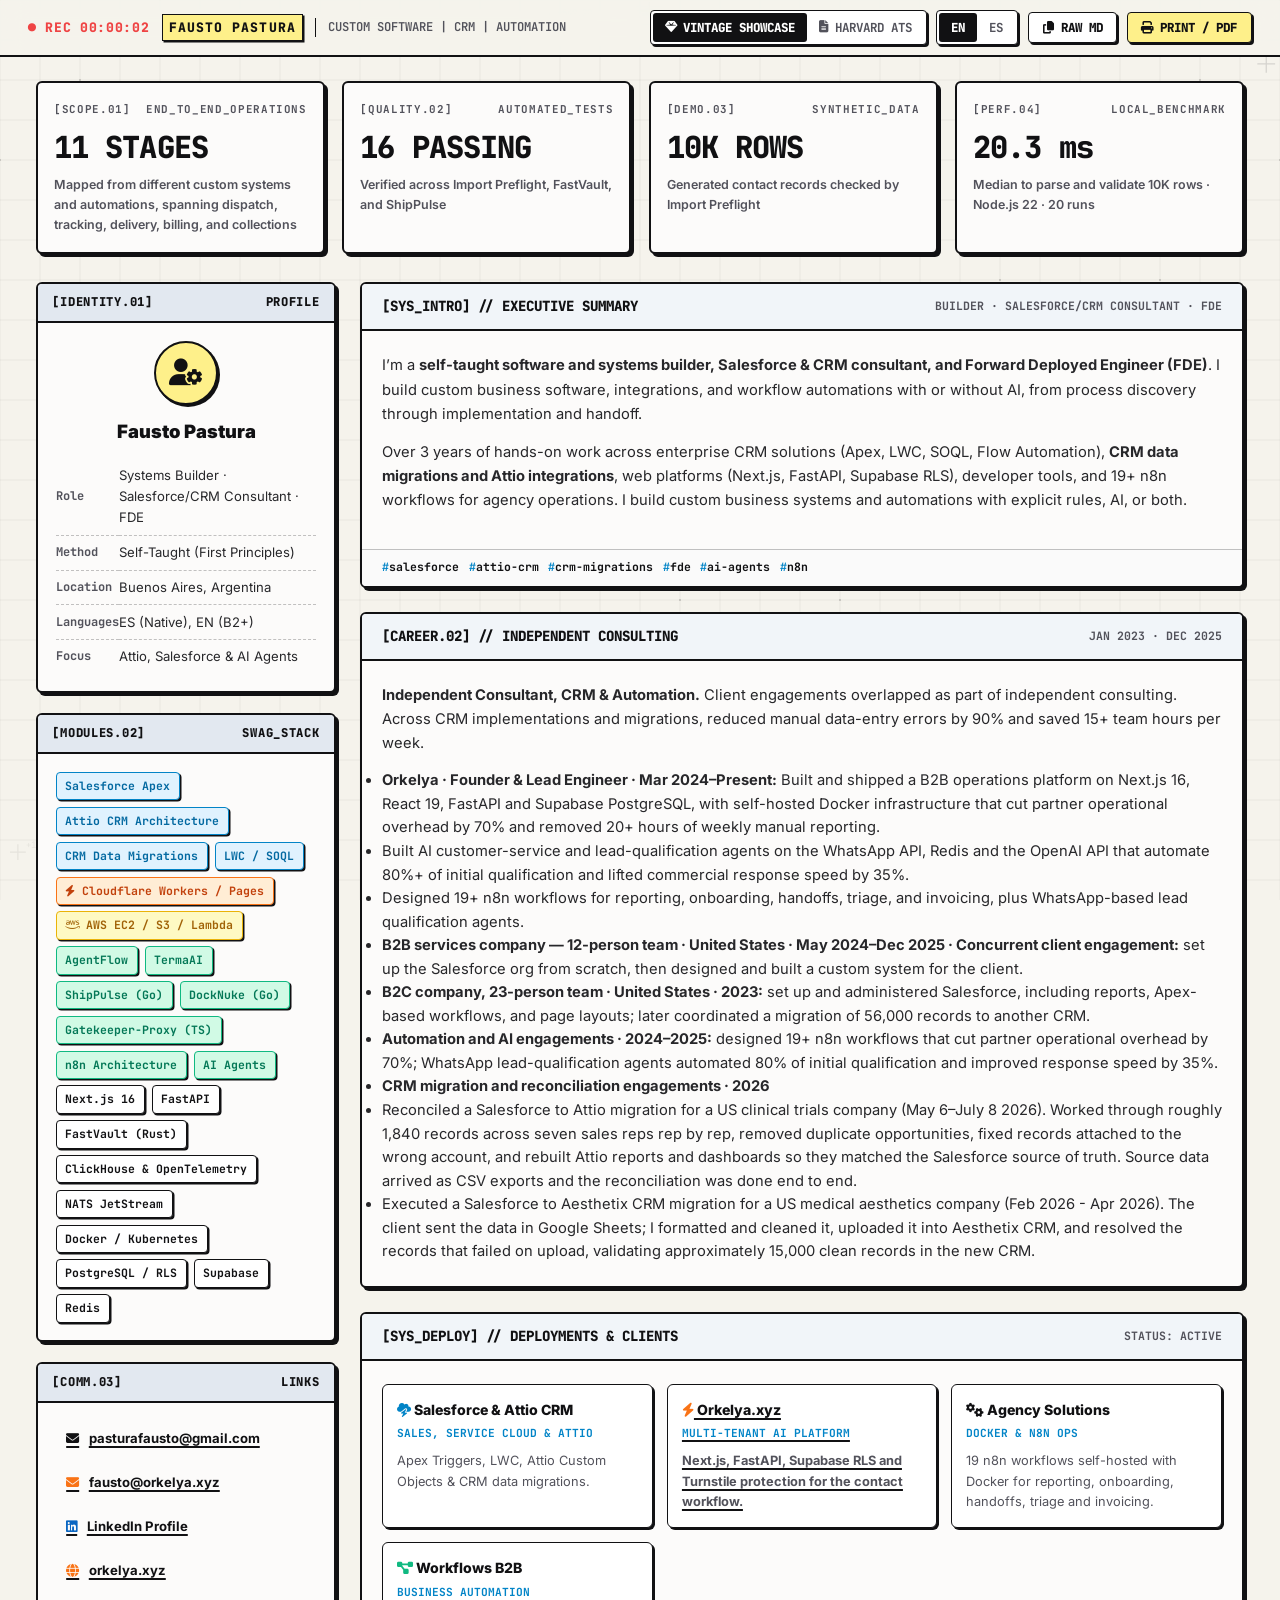
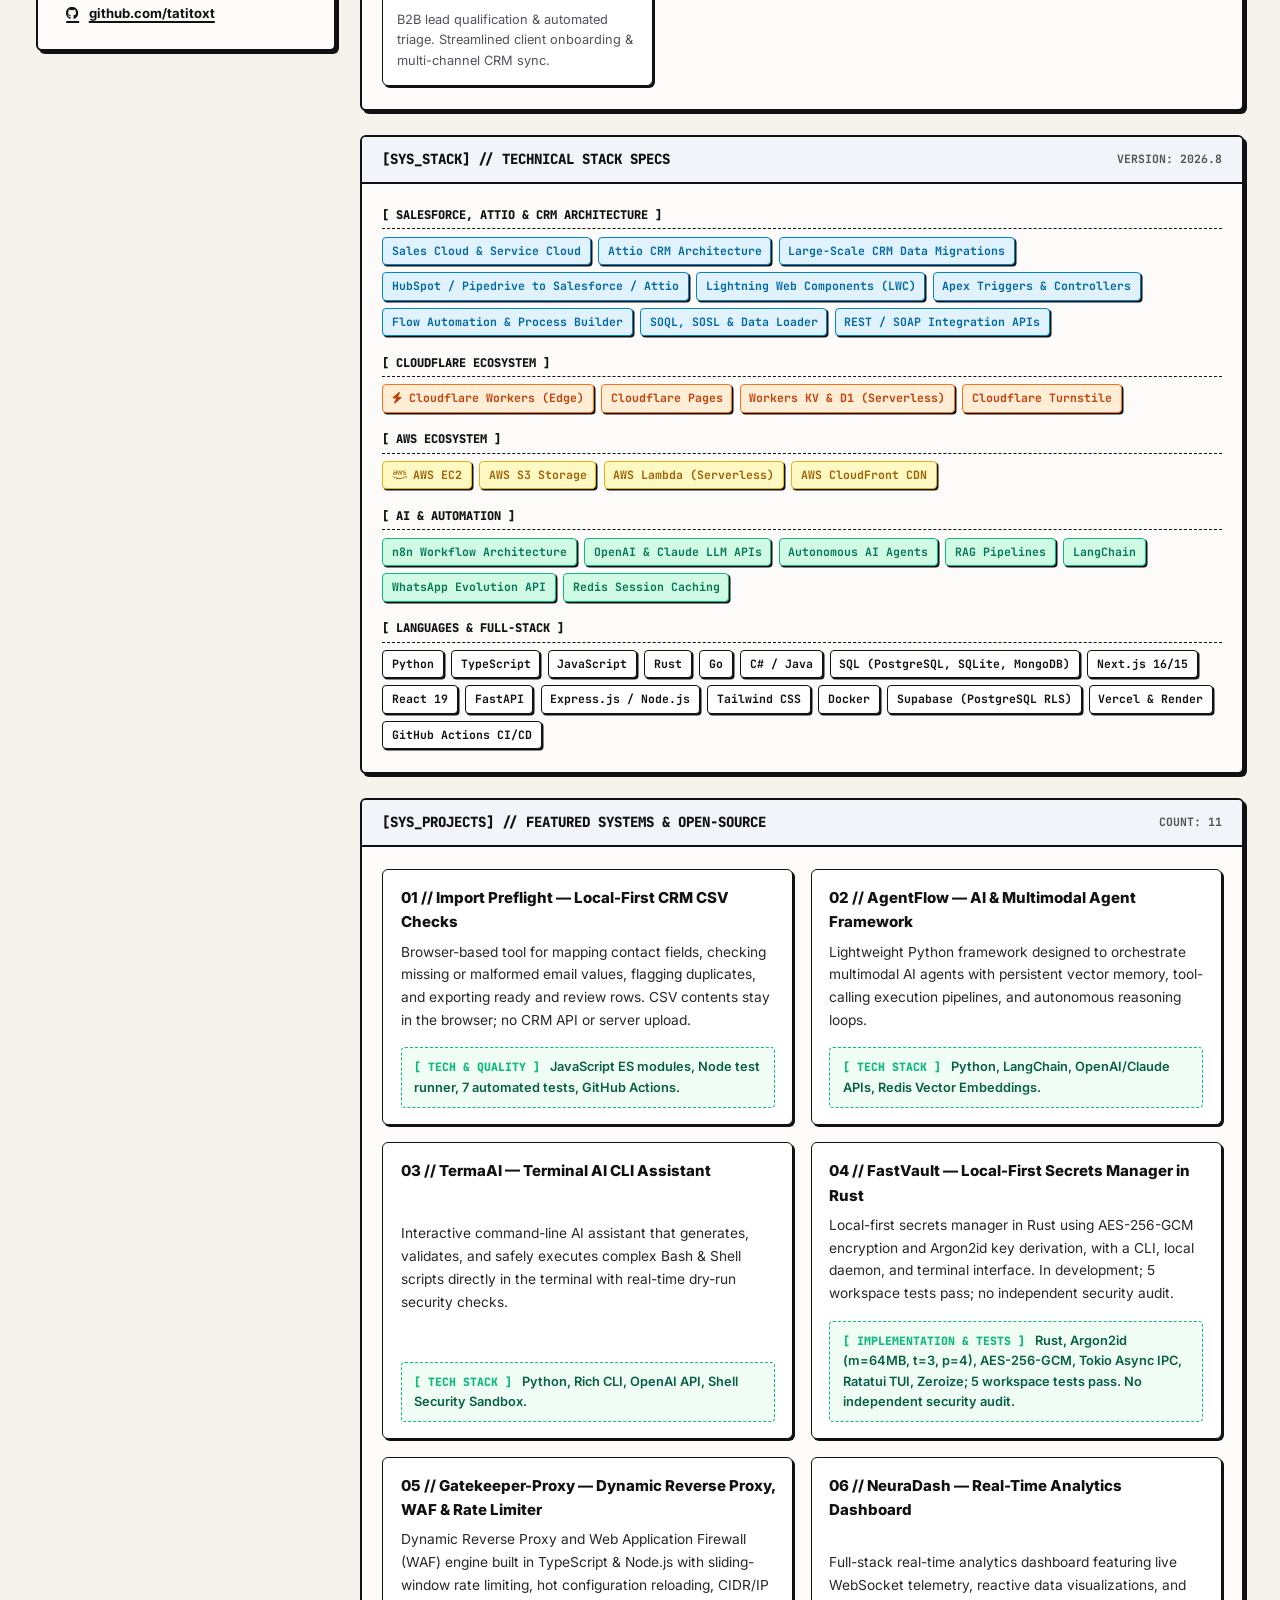
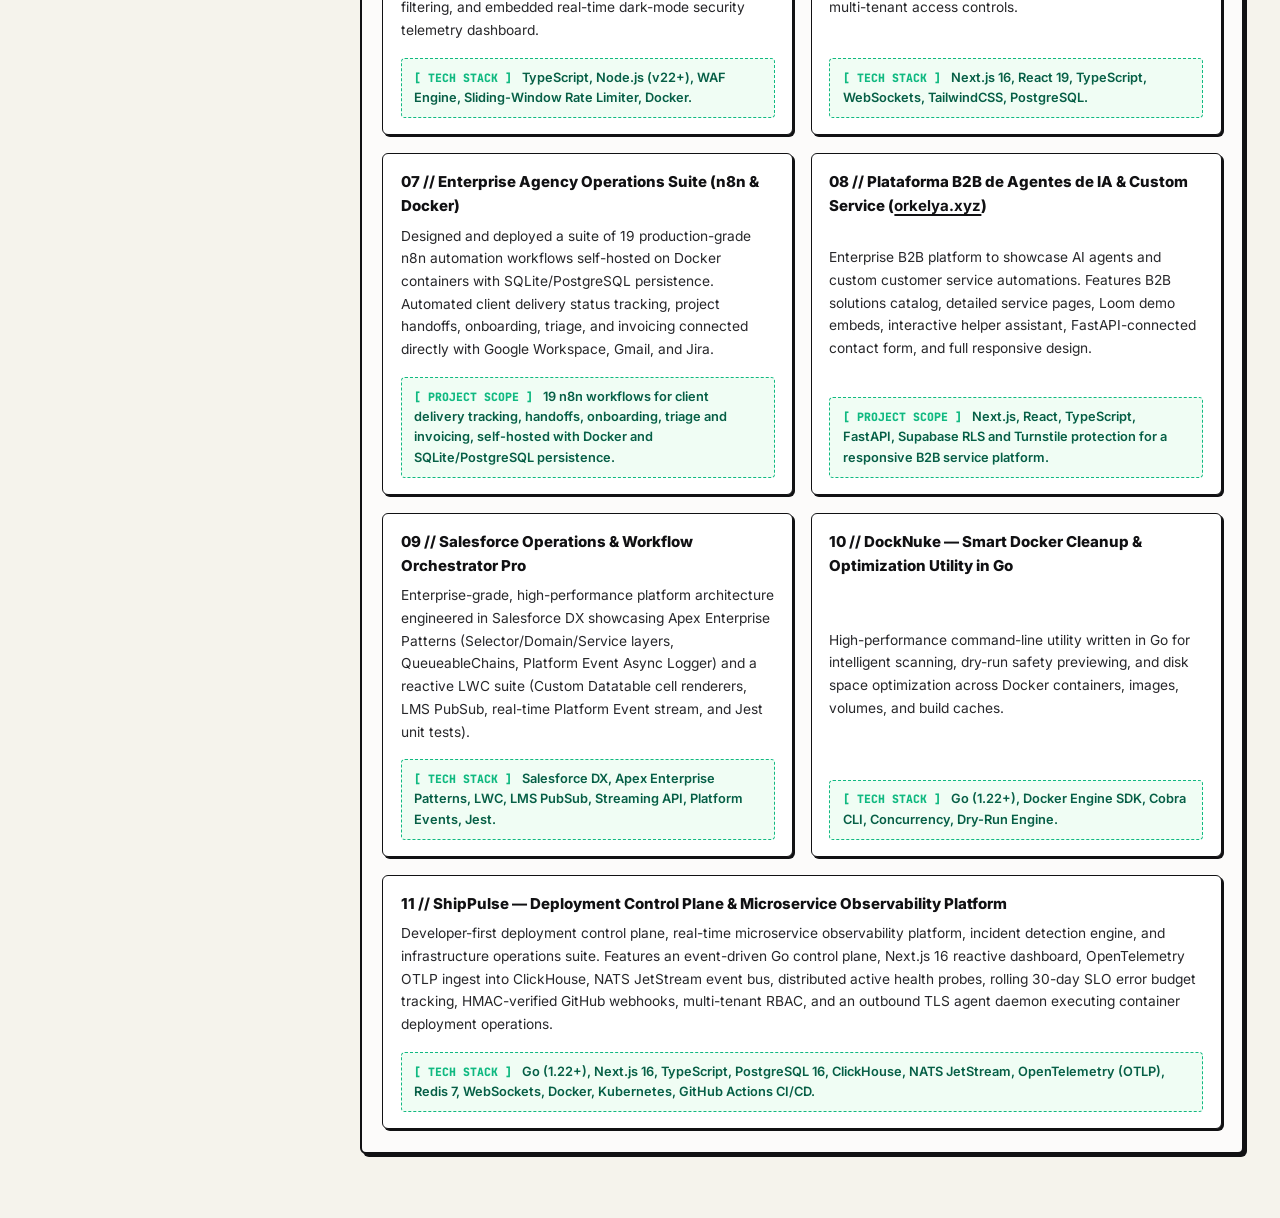
==== resume-app/index.html @ 9c27ce4f "CV + profile README: rebuild featured projects around verified portfolio - Featured projects now cov" ====
<!DOCTYPE html>
<html lang="en">
<head>
  <meta charset="UTF-8">
  <meta name="viewport" content="width=device-width, initial-scale=1.0">
  <title>Fausto Pastura — Software & Systems | Salesforce/CRM | FDE</title>
  <meta name="description" content="Self-taught software and systems builder, Salesforce and CRM consultant, and Forward Deployed Engineer (FDE). Builds custom business software and workflow automations with or without AI.">
  
  <!-- Monospace & Sans Vintage Fonts -->
  <link rel="preconnect" href="https://fonts.googleapis.com">
  <link rel="preconnect" href="https://fonts.gstatic.com" crossorigin>
  <link href="https://fonts.googleapis.com/css2?family=Inter:wght@400;500;600;700;800;900&family=JetBrains+Mono:wght@400;500;600;700;800;900&family=Newsreader:ital,wght@0,400;0,700;1,400&display=swap" rel="stylesheet">
  
  <!-- FontAwesome Icons -->
  <link rel="stylesheet" href="https://cdnjs.cloudflare.com/ajax/libs/font-awesome/6.4.0/css/all.min.css">
  
  <link rel="stylesheet" href="styles.css">
</head>
<body class="mode-portfolio lang-en">

  <!-- ANIMATED GRAPH PAPER CANVAS -->
  <canvas id="vintageCanvas"></canvas>

  <!-- TOP RETRO CAMERA OSD HEADER (PERMANENT FAVORED HUD) -->
  <header class="app-header no-print">
    <div class="header-container">
      <div class="brand">
        <span class="rec-indicator" id="recIndicator">● REC 00:00:00</span>
        <span class="brand-badge">FAUSTO PASTURA</span>
        <span class="brand-subtitle">CUSTOM SOFTWARE | CRM | AUTOMATION</span>
      </div>

      <div class="controls-group">
        <!-- View Switcher -->
        <div class="segmented-control">
          <button id="btnViewPortfolio" class="seg-btn active" title="Vintage Swag View">
            <i class="fa-solid fa-gem"></i> VINTAGE SHOWCASE
          </button>
          <button id="btnViewATS" class="seg-btn" title="Executive ATS Print View">
            <i class="fa-solid fa-file-lines"></i> HARVARD ATS
          </button>
        </div>

        <!-- Language Switcher -->
        <div class="segmented-control">
          <button id="btnLangEN" class="seg-btn active">EN</button>
          <button id="btnLangES" class="seg-btn">ES</button>
        </div>

        <!-- Actions -->
        <button id="btnCopyMD" class="action-btn" title="Copy raw Markdown to Clipboard">
          <i class="fa-solid fa-copy"></i> <span class="btn-text">RAW MD</span>
        </button>

        <button id="btnPrintPDF" class="action-btn primary" title="Export as High-Quality PDF">
          <i class="fa-solid fa-print"></i> <span class="btn-text">PRINT / PDF</span>
        </button>
      </div>
    </div>
  </header>

  <!-- MAIN PAGE WRAPPER -->
  <main class="resume-wrapper">
    
    <!-- EXPERIENCE AND WORK SCOPE -->
    <div class="metrics-strip portfolio-only no-print">
      <div class="vintage-card">
        <div class="vintage-card-label"><span>[SCOPE.01]</span><span>END_TO_END_OPERATIONS</span></div>
        <div class="metric-num">11 STAGES</div>
        <div class="metric-desc" data-en="Mapped from different custom systems and automations, spanning dispatch, tracking, delivery, billing, and collections" data-es="Mapeadas a partir de distintos sistemas a medida y automatizaciones: despacho, seguimiento, entrega, facturación y cobranzas">Mapped from different custom systems and automations, spanning dispatch, tracking, delivery, billing, and collections</div>
      </div>

      <div class="vintage-card">
        <div class="vintage-card-label"><span>[QUALITY.02]</span><span>AUTOMATED_TESTS</span></div>
        <div class="metric-num">16 PASSING</div>
        <div class="metric-desc" data-en="Verified across Import Preflight, FastVault, and ShipPulse" data-es="Verificados en Import Preflight, FastVault y ShipPulse">Verified across Import Preflight, FastVault, and ShipPulse</div>
      </div>

      <div class="vintage-card">
        <div class="vintage-card-label"><span>[DEMO.03]</span><span>SYNTHETIC_DATA</span></div>
        <div class="metric-num">10K ROWS</div>
        <div class="metric-desc" data-en="Generated contact records checked by Import Preflight" data-es="Contactos sintéticos validados con Import Preflight">Generated contact records checked by Import Preflight</div>
      </div>

      <div class="vintage-card">
        <div class="vintage-card-label"><span>[PERF.04]</span><span>LOCAL_BENCHMARK</span></div>
        <div class="metric-num">20.3 ms</div>
        <div class="metric-desc" data-en="Median to parse and validate 10K rows · Node.js 22 · 20 runs" data-es="Mediana al analizar y validar 10K filas · Node.js 22 · 20 ejecuciones">Median to parse and validate 10K rows · Node.js 22 · 20 runs</div>
      </div>
    </div>

    <!-- ATS DOCUMENT VIEW -->
    <article class="resume-document" id="resumeDoc">
      
      <!-- GRID CONTAINER (VINTAGE ARCHITECTURE) -->
      <div class="showcase-grid portfolio-only no-print">
        
        <!-- LEFT SIDEBAR -->
        <aside class="sidebar-left">
          
          <!-- About Me Widget -->
          <div class="widget">
            <div class="widget-header">
              <span>[IDENTITY.01]</span>
              <span>PROFILE</span>
            </div>
            <div class="widget-body">
              <div class="profile-avatar-box">
                <i class="fa-solid fa-user-gear avatar-icon"></i>
              </div>
              <p class="profile-name">Fausto Pastura</p>
              <table class="info-table">
                <tr>
                  <td class="info-key">Role</td>
                  <td>Systems Builder · Salesforce/CRM Consultant · FDE</td>
                </tr>
                <tr>
                  <td class="info-key">Method</td>
                  <td>Self-Taught (First Principles)</td>
                </tr>
                <tr>
                  <td class="info-key">Location</td>
                  <td>Buenos Aires, Argentina</td>
                </tr>
                <tr>
                  <td class="info-key">Languages</td>
                  <td>ES (Native), EN (B2+)</td>
                </tr>
                <tr>
                  <td class="info-key">Focus</td>
                  <td>Attio, Salesforce & AI Agents</td>
                </tr>
              </table>
            </div>
          </div>

          <!-- Core Competencies Widget -->
          <div class="widget">
            <div class="widget-header">
              <span>[MODULES.02]</span>
              <span>SWAG_STACK</span>
            </div>
            <div class="widget-body tag-cloud">
              <span class="tech-pill gold">Salesforce Apex</span>
              <span class="tech-pill gold">Attio CRM Architecture</span>
              <span class="tech-pill gold">CRM Data Migrations</span>
              <span class="tech-pill gold">LWC / SOQL</span>
              <span class="tech-pill cloudflare"><i class="fa-solid fa-bolt"></i> Cloudflare Workers / Pages</span>
              <span class="tech-pill aws"><i class="fa-brands fa-aws"></i> AWS EC2 / S3 / Lambda</span>
              <span class="tech-pill patina">AgentFlow</span>
              <span class="tech-pill patina">TermaAI</span>
              <span class="tech-pill patina">ShipPulse (Go)</span>
              <span class="tech-pill patina">DockNuke (Go)</span>
              <span class="tech-pill patina">Gatekeeper-Proxy (TS)</span>
              <span class="tech-pill patina">n8n Architecture</span>
              <span class="tech-pill patina">AI Agents</span>
              <span class="tech-pill">Next.js 16</span>
              <span class="tech-pill">FastAPI</span>
              <span class="tech-pill">FastVault (Rust)</span>
              <span class="tech-pill">ClickHouse & OpenTelemetry</span>
              <span class="tech-pill">NATS JetStream</span>
              <span class="tech-pill">Docker / Kubernetes</span>
              <span class="tech-pill">PostgreSQL / RLS</span>
              <span class="tech-pill">Supabase</span>
              <span class="tech-pill">Redis</span>
            </div>
          </div>

          <!-- Contact Widget -->
          <div class="widget">
            <div class="widget-header">
              <span>[COMM.03]</span>
              <span>LINKS</span>
            </div>
            <div class="widget-body">
              <div class="social-list">
                <a href="mailto:pasturafausto@gmail.com" class="social-link">
                  <i class="fa-solid fa-envelope" style="color:var(--text-black);"></i>
                  <span>pasturafausto@gmail.com</span>
                </a>
                <a href="mailto:fausto@orkelya.xyz" class="social-link">
                  <i class="fa-solid fa-envelope" style="color:var(--cloudflare-orange);"></i>
                  <span>fausto@orkelya.xyz</span>
                </a>
                <a href="https://www.linkedin.com/in/fausto-pastura-582828369/" target="_blank" class="social-link">
                  <i class="fa-brands fa-linkedin" style="color:#0a66c2;"></i>
                  <span>LinkedIn Profile</span>
                </a>
                <a href="https://www.orkelya.xyz" target="_blank" class="social-link">
                  <i class="fa-solid fa-globe" style="color:var(--cloudflare-orange);"></i>
                  <span>orkelya.xyz</span>
                </a>
                <a href="https://github.com/tatitoxt" target="_blank" class="social-link">
                  <i class="fa-brands fa-github" style="color:var(--text-black);"></i>
                  <span>github.com/tatitoxt</span>
                </a>
              </div>
            </div>
          </div>

        </aside>

        <!-- CENTER MAIN COLUMN -->
        <div class="main-column">
          
          <!-- Post Card 1: Intro / Summary -->
          <div class="post-card">
            <div class="post-header">
              <span class="post-title">[SYS_INTRO] // EXECUTIVE SUMMARY</span>
              <span class="post-date">BUILDER · SALESFORCE/CRM CONSULTANT · FDE</span>
            </div>
            <div class="post-body">
              <p class="summary-text lang-content-en">
                I’m a <strong>self-taught software and systems builder, Salesforce & CRM consultant, and Forward Deployed Engineer (FDE)</strong>. I build custom business software, integrations, and workflow automations with or without AI, from process discovery through implementation and handoff.
              </p>
              <p class="summary-text lang-content-es">
                Soy <strong>autodidacta, desarrollador de software y sistemas a medida, consultor de Salesforce y CRM, e ingeniero Forward Deployed (FDE)</strong>. Construyo software empresarial, integraciones y automatizaciones con o sin IA, desde el relevamiento hasta la implementación y transferencia.
              </p>
              <p class="lang-content-en">
                Over 3 years of hands-on work across enterprise CRM solutions (Apex, LWC, SOQL, Flow Automation), <strong>CRM data migrations and Attio integrations</strong>, web platforms (Next.js, FastAPI, Supabase RLS), developer tools, and 19+ n8n workflows for agency operations. I build custom business systems and automations with explicit rules, AI, or both.
              </p>
              <p class="lang-content-es">
                Más de 3 años de trabajo práctico en soluciones CRM empresariales (Apex, LWC, SOQL y Flows), <strong>migraciones de datos e integraciones con Attio</strong>, plataformas web (Next.js, FastAPI y Supabase RLS), herramientas para desarrolladores y más de 19 flujos n8n para operaciones de agencias. Desarrollo sistemas de negocio a medida y automatizaciones con reglas, IA o ambas.
              </p>
            </div>
            <div class="post-footer">
              <span class="post-tag">salesforce</span>
              <span class="post-tag">attio-crm</span>
              <span class="post-tag">crm-migrations</span>
              <span class="post-tag">fde</span>
              <span class="post-tag">ai-agents</span>
              <span class="post-tag">n8n</span>
            </div>
          </div>

          <div class="post-card">
            <div class="post-header">
              <span class="post-title">[CAREER.02] // INDEPENDENT CONSULTING</span>
              <span class="post-date" data-en="JAN 2023 · DEC 2025" data-es="ENE 2023 · DIC 2025">JAN 2023 · DEC 2025</span>
            </div>
            <div class="post-body">
              <p class="lang-content-en"><strong>Independent Consultant, CRM &amp; Automation.</strong> Client engagements overlapped as part of independent consulting. Across CRM implementations and migrations, reduced manual data-entry errors by 90% and saved 15+ team hours per week.</p>
              <p class="lang-content-es"><strong>Consultor independiente de CRM y automatización.</strong> Los proyectos con clientes se realizaron en paralelo dentro de la consultoría independiente. En las implementaciones y migraciones de CRM, reduje los errores manuales de datos un 90% y ahorré más de 15 horas semanales al equipo.</p>
              <ul class="bullet-list">
                <li class="lang-content-en"><strong>Orkelya · Founder &amp; Lead Engineer · Mar 2024–Present:</strong> Built and shipped a B2B operations platform on Next.js 16, React 19, FastAPI and Supabase PostgreSQL, with self-hosted Docker infrastructure that cut partner operational overhead by 70% and removed 20+ hours of weekly manual reporting.</li>
                <li class="lang-content-en">Built AI customer-service and lead-qualification agents on the WhatsApp API, Redis and the OpenAI API that automate 80%+ of initial qualification and lifted commercial response speed by 35%.</li>
                <li class="lang-content-en">Designed 19+ n8n workflows for reporting, onboarding, handoffs, triage, and invoicing, plus WhatsApp-based lead qualification agents.</li>
                <li class="lang-content-es"><strong>Orkelya · Fundador y líder técnico · mar 2024–actualidad:</strong> Construí y puse en producción una plataforma B2B de operaciones con Next.js 16, React 19, FastAPI y Supabase PostgreSQL, con infraestructura Docker self-hosted que redujo el overhead operativo de partners en un 70% y eliminó más de 20 horas semanales de reportes manuales.</li>
                <li class="lang-content-es">Construí agentes de IA de atención al cliente y calificación de leads sobre la API de WhatsApp, Redis y la API de OpenAI, que automatizan más del 80% de la calificación inicial y aumentaron un 35% la velocidad de respuesta comercial.</li>
                <li class="lang-content-es">Diseñé más de 19 flujos n8n para reportes, onboarding, traspasos, triaje y facturación, además de agentes de calificación de leads por WhatsApp.</li>
                <li class="lang-content-en"><strong>B2B services company — 12-person team · United States · May 2024–Dec 2025 · Concurrent client engagement:</strong> set up the Salesforce org from scratch, then designed and built a custom system for the client.</li>
                <li class="lang-content-es"><strong>Empresa de servicios B2B — equipo de 12 personas · Estados Unidos · mayo 2024–dic 2025 · Engagement en paralelo:</strong> configuré Salesforce desde cero y luego diseñé y construí un sistema a medida para la empresa.</li>
                <li class="lang-content-en"><strong>B2C company, 23-person team · United States · 2023:</strong> set up and administered Salesforce, including reports, Apex-based workflows, and page layouts; later coordinated a migration of 56,000 records to another CRM.</li>
                <li class="lang-content-es"><strong>Empresa B2C, equipo de 23 personas · Estados Unidos · 2023:</strong> configuré y administré Salesforce, incluidos reportes, flujos con Apex y diseños de página; luego coordiné la migración de 56.000 registros a otro CRM.</li>
                <li class="lang-content-en"><strong>Automation and AI engagements · 2024–2025:</strong> designed 19+ n8n workflows that cut partner operational overhead by 70%; WhatsApp lead-qualification agents automated 80% of initial qualification and improved response speed by 35%.</li>
                <li class="lang-content-en"><strong>CRM migration and reconciliation engagements · 2026</strong></li>
                <li class="lang-content-en">Reconciled a Salesforce to Attio migration for a US clinical trials company (May 6–July 8 2026). Worked through roughly 1,840 records across seven sales reps rep by rep, removed duplicate opportunities, fixed records attached to the wrong account, and rebuilt Attio reports and dashboards so they matched the Salesforce source of truth. Source data arrived as CSV exports and the reconciliation was done end to end.</li>
                <li class="lang-content-en">Executed a Salesforce to Aesthetix CRM migration for a US medical aesthetics company (Feb 2026 - Apr 2026). The client sent the data in Google Sheets; I formatted and cleaned it, uploaded it into Aesthetix CRM, and resolved the records that failed on upload, validating approximately 15,000 clean records in the new CRM.</li>
                <li class="lang-content-es"><strong>Proyectos de automatización e IA · 2024–2025:</strong> diseñé más de 19 flujos n8n que redujeron un 70% la carga operativa de los partners; agentes de calificación por WhatsApp automatizaron el 80% de la calificación inicial y mejoraron un 35% la velocidad de respuesta.</li>
                <li class="lang-content-es"><strong>Proyectos de migración y conciliación de CRM · 2026</strong></li>
                <li class="lang-content-es">Concilié una migración de Salesforce a Attio para una empresa estadounidense de ensayos clínicos (6 de mayo–8 de julio de 2026). Revisé aproximadamente 1.840 registros con siete representantes de ventas, uno por uno; eliminé oportunidades duplicadas, corregí registros asociados a la cuenta equivocada y reconstruí los reportes y dashboards de Attio para que coincidieran con la fuente de verdad de Salesforce. Los datos de origen llegaron como exportaciones CSV y realicé la conciliación de principio a fin.</li>
                <li class="lang-content-es">Ejecuté una migración de Salesforce a Aesthetix CRM para una empresa estadounidense de medicina estética (feb 2026 - abr 2026). El cliente envió los datos en Google Sheets; los formateé y limpié, los cargué en Aesthetix CRM y resolví los registros que fallaban en la carga, validando aproximadamente 15.000 registros limpios en el nuevo CRM.</li>
              </ul>
            </div>
          </div>

          <!-- Post Card 2: Client & Partner Deployments -->
          <div class="post-card">
            <div class="post-header">
              <span class="post-title">[SYS_DEPLOY] // DEPLOYMENTS & CLIENTS</span>
              <span class="post-date">STATUS: ACTIVE</span>
            </div>
            <div class="post-body">
              <div class="clients-grid">
                <div class="client-mini-card">
                  <span class="client-name"><i class="fa-solid fa-cloud-bolt" style="color:var(--salesforce-blue);"></i> Salesforce & Attio CRM</span>
                  <span class="client-category">Sales, Service Cloud & Attio</span>
                  <span class="client-comment" data-en="Apex Triggers, LWC, Attio Custom Objects & CRM data migrations." data-es="Triggers Apex, LWC, objetos personalizados en Attio y migraciones de datos CRM.">Apex Triggers, LWC, Attio Custom Objects & CRM data migrations.</span>
                </div>

                <a href="https://www.orkelya.xyz" target="_blank" class="client-mini-card">
                  <span class="client-name"><i class="fa-solid fa-bolt" style="color:var(--cloudflare-orange);"></i> Orkelya.xyz</span>
                  <span class="client-category">Multi-Tenant AI Platform</span>
                  <span class="client-comment" data-en="Next.js, FastAPI, Supabase RLS and Turnstile protection for the contact workflow." data-es="Next.js, FastAPI, Supabase RLS y Turnstile para el flujo de contacto.">Next.js, FastAPI, Supabase RLS and Turnstile protection for the contact workflow.</span>
                </a>

                <div class="client-mini-card">
                  <span class="client-name"><i class="fa-solid fa-gears" style="color:var(--text-black);"></i> Agency Solutions</span>
                  <span class="client-category">Docker & n8n Ops</span>
                  <span class="client-comment" data-en="19 n8n workflows self-hosted with Docker for reporting, onboarding, handoffs, triage and invoicing." data-es="19 workflows n8n self-hosted con Docker para reportes, onboarding, traspasos, triaje y facturación.">19 n8n workflows self-hosted with Docker for reporting, onboarding, handoffs, triage and invoicing.</span>
                </div>

                <div class="client-mini-card">
                  <span class="client-name"><i class="fa-solid fa-diagram-project" style="color:var(--emerald-green);"></i> Workflows B2B</span>
                  <span class="client-category">Business Automation</span>
                  <span class="client-comment" data-en="B2B lead qualification & automated triage. Streamlined client onboarding & multi-channel CRM sync." data-es="Calificación de leads B2B y triaje automatizado. Onboarding acelerado y sincronización CRM multicanal.">B2B lead qualification & automated triage. Streamlined client onboarding & multi-channel CRM sync.</span>
                </div>
              </div>
            </div>
          </div>

          <!-- Post Card 3: Tech Stack -->
          <div class="post-card">
            <div class="post-header">
              <span class="post-title">[SYS_STACK] // TECHNICAL STACK SPECS</span>
              <span class="post-date">VERSION: 2026.8</span>
            </div>
            <div class="post-body stack-body">
              
              <div class="stack-group">
                <span class="stack-label">[ SALESFORCE, ATTIO & CRM ARCHITECTURE ]</span>
                <div class="stack-list">
                  <span class="tech-pill gold">Sales Cloud & Service Cloud</span>
                  <span class="tech-pill gold">Attio CRM Architecture</span>
                  <span class="tech-pill gold">Large-Scale CRM Data Migrations</span>
                  <span class="tech-pill gold">HubSpot / Pipedrive to Salesforce / Attio</span>
                  <span class="tech-pill gold">Lightning Web Components (LWC)</span>
                  <span class="tech-pill gold">Apex Triggers & Controllers</span>
                  <span class="tech-pill gold">Flow Automation & Process Builder</span>
                  <span class="tech-pill gold">SOQL, SOSL & Data Loader</span>
                  <span class="tech-pill gold">REST / SOAP Integration APIs</span>
                </div>
              </div>

              <div class="stack-group">
                <span class="stack-label">[ CLOUDFLARE ECOSYSTEM ]</span>
                <div class="stack-list">
                  <span class="tech-pill cloudflare"><i class="fa-solid fa-bolt"></i> Cloudflare Workers (Edge)</span>
                  <span class="tech-pill cloudflare">Cloudflare Pages</span>
                  <span class="tech-pill cloudflare">Workers KV & D1 (Serverless)</span>
                  <span class="tech-pill cloudflare">Cloudflare Turnstile</span>
                </div>
              </div>

              <div class="stack-group">
                <span class="stack-label">[ AWS ECOSYSTEM ]</span>
                <div class="stack-list">
                  <span class="tech-pill aws"><i class="fa-brands fa-aws"></i> AWS EC2</span>
                  <span class="tech-pill aws">AWS S3 Storage</span>
                  <span class="tech-pill aws">AWS Lambda (Serverless)</span>
                  <span class="tech-pill aws">AWS CloudFront CDN</span>
                </div>
              </div>

              <div class="stack-group">
                <span class="stack-label">[ AI & AUTOMATION ]</span>
                <div class="stack-list">
                  <span class="tech-pill patina">n8n Workflow Architecture</span>
                  <span class="tech-pill patina">OpenAI & Claude LLM APIs</span>
                  <span class="tech-pill patina">Autonomous AI Agents</span>
                  <span class="tech-pill patina">RAG Pipelines</span>
                  <span class="tech-pill patina">LangChain</span>
                  <span class="tech-pill patina">WhatsApp Evolution API</span>
                  <span class="tech-pill patina">Redis Session Caching</span>
                </div>
              </div>

              <div class="stack-group">
                <span class="stack-label">[ LANGUAGES & FULL-STACK ]</span>
                <div class="stack-list">
                  <span class="tech-pill">Python</span>
                  <span class="tech-pill">TypeScript</span>
                  <span class="tech-pill">JavaScript</span>
                  <span class="tech-pill">Rust</span>
                  <span class="tech-pill">Go</span>
                  <span class="tech-pill">C# / Java</span>
                  <span class="tech-pill">SQL (PostgreSQL, SQLite, MongoDB)</span>
                  <span class="tech-pill">Next.js 16/15</span>
                  <span class="tech-pill">React 19</span>
                  <span class="tech-pill">FastAPI</span>
                  <span class="tech-pill">Express.js / Node.js</span>
                  <span class="tech-pill">Tailwind CSS</span>
                  <span class="tech-pill">Docker</span>
                  <span class="tech-pill">Supabase (PostgreSQL RLS)</span>
                  <span class="tech-pill">Vercel & Render</span>
                  <span class="tech-pill">GitHub Actions CI/CD</span>
                </div>
              </div>

            </div>
          </div>

          <!-- Post Card 4: Systems & Projects -->
          <div class="post-card">
            <div class="post-header">
              <span class="post-title">[SYS_PROJECTS] // FEATURED SYSTEMS & OPEN-SOURCE</span>
              <span class="post-date">COUNT: 11</span>
            </div>
            <div class="post-body">
              <ul class="project-showcase-list">
                <li>
                  <strong class="proj-title">01 // Import Preflight — Local-First CRM CSV Checks</strong>
                  <p class="lang-content-en">Browser-based tool for mapping contact fields, checking missing or malformed email values, flagging duplicates, and exporting ready and review rows. CSV contents stay in the browser; no CRM API or server upload.</p>
                  <p class="lang-content-es">Herramienta en el navegador para mapear campos de contactos, detectar emails ausentes o mal formados, marcar duplicados y exportar filas listas y para revisar. El CSV permanece en el navegador; no usa una API de CRM ni sube el archivo.</p>
                  <div class="project-impact-box">
                    <span class="impact-badge">[ TECH & QUALITY ]</span>
                    <span>JavaScript ES modules, Node test runner, 7 automated tests, GitHub Actions.</span>
                  </div>
                </li>
                <li>
                  <strong class="proj-title">02 // AgentFlow — AI & Multimodal Agent Framework</strong>
                  <p class="lang-content-en">Lightweight Python framework designed to orchestrate multimodal AI agents with persistent vector memory, tool-calling execution pipelines, and autonomous reasoning loops.</p>
                  <p class="lang-content-es">Framework ligero en Python diseñado para orquestar agentes de IA multimodales con memoria vectorial persistente, tuberías de ejecución de herramientas y bucles de razonamiento autónomo.</p>
                  <div class="project-impact-box">
                    <span class="impact-badge">[ TECH STACK ]</span>
                    <span>Python, LangChain, OpenAI/Claude APIs, Redis Vector Embeddings.</span>
                  </div>
                </li>

                <li>
                  <strong class="proj-title">03 // TermaAI — Terminal AI CLI Assistant</strong>
                  <p class="lang-content-en">Interactive command-line AI assistant that generates, validates, and safely executes complex Bash & Shell scripts directly in the terminal with real-time dry-run security checks.</p>
                  <p class="lang-content-es">Asistente interactivo de línea de comandos que genera, valida y ejecuta scripts complejos en Bash y Shell de forma segura directamente en la terminal con comprobaciones previas.</p>
                  <div class="project-impact-box">
                    <span class="impact-badge">[ TECH STACK ]</span>
                    <span>Python, Rich CLI, OpenAI API, Shell Security Sandbox.</span>
                  </div>
                </li>

                <li>
                  <strong class="proj-title">04 // FastVault — Local-First Secrets Manager in Rust</strong>
                  <p class="lang-content-en">Local-first secrets manager in Rust using AES-256-GCM encryption and Argon2id key derivation, with a CLI, local daemon, and terminal interface. In development; 5 workspace tests pass; no independent security audit.</p>
                  <p class="lang-content-es">Gestor local de secretos en Rust con cifrado AES-256-GCM y derivación Argon2id, CLI, daemon local e interfaz de terminal. En desarrollo; pasan 5 pruebas del workspace; sin auditoría de seguridad independiente.</p>
                  <div class="project-impact-box">
                    <span class="impact-badge">[ IMPLEMENTATION & TESTS ]</span>
                    <span class="lang-content-en">Rust, Argon2id (m=64MB, t=3, p=4), AES-256-GCM, Tokio Async IPC, Ratatui TUI, Zeroize; 5 workspace tests pass. No independent security audit.</span>
                    <span class="lang-content-es">Rust, Argon2id (m=64MB, t=3, p=4), AES-256-GCM, Tokio Async IPC, Ratatui TUI, Zeroize; pasan 5 pruebas del workspace. Sin auditoría de seguridad independiente.</span>
                  </div>
                </li>

                <li>
                  <strong class="proj-title">05 // Gatekeeper-Proxy — Dynamic Reverse Proxy, WAF & Rate Limiter</strong>
                  <p class="lang-content-en">Dynamic Reverse Proxy and Web Application Firewall (WAF) engine built in TypeScript & Node.js with sliding-window rate limiting, hot configuration reloading, CIDR/IP filtering, and embedded real-time dark-mode security telemetry dashboard.</p>
                  <p class="lang-content-es">Reverse Proxy dinámico y motor Firewall WAF construido en TypeScript & Node.js con rate limiting de ventana deslizante, recarga de configuración en caliente, filtrado por IP/CIDR y dashboard de telemetría de seguridad en tiempo real.</p>
                  <div class="project-impact-box">
                    <span class="impact-badge">[ TECH STACK ]</span>
                    <span>TypeScript, Node.js (v22+), WAF Engine, Sliding-Window Rate Limiter, Docker.</span>
                  </div>
                </li>

                <li>
                  <strong class="proj-title">06 // NeuraDash — Real-Time Analytics Dashboard</strong>
                  <p class="lang-content-en">Full-stack real-time analytics dashboard featuring live WebSocket telemetry, reactive data visualizations, and multi-tenant access controls.</p>
                  <p class="lang-content-es">Dashboard analítico full-stack con telemetría en vivo vía WebSockets, visualizaciones de datos reactivas y control de acceso multitenant.</p>
                  <div class="project-impact-box">
                    <span class="impact-badge">[ TECH STACK ]</span>
                    <span>Next.js 16, React 19, TypeScript, WebSockets, TailwindCSS, PostgreSQL.</span>
                  </div>
                </li>

                <li>
                  <strong class="proj-title">07 // Enterprise Agency Operations Suite (n8n & Docker)</strong>
                  <p class="lang-content-en">Designed and deployed a suite of 19 production-grade n8n automation workflows self-hosted on Docker containers with SQLite/PostgreSQL persistence. Automated client delivery status tracking, project handoffs, onboarding, triage, and invoicing connected directly with Google Workspace, Gmail, and Jira.</p>
                  <p class="lang-content-es">Diseño y despliegue de una suite de 19 flujos de automatización en n8n alojados en contenedores Docker self-hosted con persistencia SQLite/PostgreSQL. Automatización del seguimiento del estado de entregas a clientes, traspasos de proyectos, onboarding, triaje y facturación conectada a Google Workspace, Gmail y Jira.</p>
                  <div class="project-impact-box">
                    <span class="impact-badge">[ PROJECT SCOPE ]</span>
                    <span class="lang-content-en">19 n8n workflows for client delivery tracking, handoffs, onboarding, triage and invoicing, self-hosted with Docker and SQLite/PostgreSQL persistence.</span>
                    <span class="lang-content-es">19 flujos n8n para seguimiento de entregas, traspasos, onboarding, triaje y facturación, alojados con Docker y persistencia SQLite/PostgreSQL.</span>
                  </div>
                </li>

                <li>
                  <strong class="proj-title">08 // Plataforma B2B de Agentes de IA & Custom Service (<a href="https://www.orkelya.xyz" target="_blank">orkelya.xyz</a>)</strong>
                  <p class="lang-content-en">Enterprise B2B platform to showcase AI agents and custom customer service automations. Features B2B solutions catalog, detailed service pages, Loom demo embeds, interactive helper assistant, FastAPI-connected contact form, and full responsive design.</p>
                  <p class="lang-content-es">Plataforma B2B y landing profesional para presentar agentes de IA y automatizaciones de Custom Service. Incluye catálogo de soluciones B2B, páginas detalladas, soporte para demos Loom, asistente interactivo de ayuda, formulario conectado a FastAPI y diseño responsive.</p>
                  <div class="project-impact-box">
                    <span class="impact-badge">[ PROJECT SCOPE ]</span>
                    <span class="lang-content-en">Next.js, React, TypeScript, FastAPI, Supabase RLS and Turnstile protection for a responsive B2B service platform.</span>
                    <span class="lang-content-es">Next.js, React, TypeScript, FastAPI, Supabase RLS y Turnstile en una plataforma B2B responsive.</span>
                  </div>
                </li>

                <li>
                  <strong class="proj-title">09 // Salesforce Operations & Workflow Orchestrator Pro</strong>
                  <p class="lang-content-en">Enterprise-grade, high-performance platform architecture engineered in Salesforce DX showcasing Apex Enterprise Patterns (Selector/Domain/Service layers, QueueableChains, Platform Event Async Logger) and a reactive LWC suite (Custom Datatable cell renderers, LMS PubSub, real-time Platform Event stream, and Jest unit tests).</p>
                  <p class="lang-content-es">Arquitectura de plataforma empresarial de alto rendimiento implementada en Salesforce DX que demuestra Patrones Enterprise en Apex (capas Selector/Domain/Service, encadenamiento Queueable, Logger asíncrono con Platform Events) y una suite reactiva en LWC (Datatable personalizada con renderizadores de celdas, PubSub con LMS, flujo de eventos en tiempo real y pruebas unitarias en Jest).</p>
                  <div class="project-impact-box">
                    <span class="impact-badge">[ TECH STACK ]</span>
                    <span>Salesforce DX, Apex Enterprise Patterns, LWC, LMS PubSub, Streaming API, Platform Events, Jest.</span>
                  </div>
                </li>

                <li>
                  <strong class="proj-title">10 // DockNuke — Smart Docker Cleanup & Optimization Utility in Go</strong>
                  <p class="lang-content-en">High-performance command-line utility written in Go for intelligent scanning, dry-run safety previewing, and disk space optimization across Docker containers, images, volumes, and build caches.</p>
                  <p class="lang-content-es">Utilidad de línea de comandos en Go de alto rendimiento para escaneo inteligente, previsualización en modo dry-run y optimización de espacio en disco en contenedores, imágenes, volúmenes y cachés de Docker.</p>
                  <div class="project-impact-box">
                    <span class="impact-badge">[ TECH STACK ]</span>
                    <span>Go (1.22+), Docker Engine SDK, Cobra CLI, Concurrency, Dry-Run Engine.</span>
                  </div>
                </li>

                <li>
                  <strong class="proj-title">11 // ShipPulse — Deployment Control Plane & Microservice Observability Platform</strong>
                  <p class="lang-content-en">Developer-first deployment control plane, real-time microservice observability platform, incident detection engine, and infrastructure operations suite. Features an event-driven Go control plane, Next.js 16 reactive dashboard, OpenTelemetry OTLP ingest into ClickHouse, NATS JetStream event bus, distributed active health probes, rolling 30-day SLO error budget tracking, HMAC-verified GitHub webhooks, multi-tenant RBAC, and an outbound TLS agent daemon executing container deployment operations.</p>
                  <p class="lang-content-es">Plataforma de control de despliegues para desarrolladores, observabilidad de microservicios en tiempo real, motor de detección de incidentes y suite de operaciones de infraestructura. Incluye plano de control en Go orientado a eventos, dashboard reactivo en Next.js 16, ingesta OpenTelemetry OTLP hacia ClickHouse, bus de eventos NATS JetStream, sondas activas de salud distribuidas, seguimiento de presupuestos de error SLO a 30 días, webhooks de GitHub verificados con HMAC, RBAC multitenant y daemon agente TLS saliente para operaciones en contenedores.</p>
                  <div class="project-impact-box">
                    <span class="impact-badge">[ TECH STACK ]</span>
                    <span>Go (1.22+), Next.js 16, TypeScript, PostgreSQL 16, ClickHouse, NATS JetStream, OpenTelemetry (OTLP), Redis 7, WebSockets, Docker, Kubernetes, GitHub Actions CI/CD.</span>
                  </div>
                </li>
              </ul>
            </div>
          </div>

        </div>

      </div>

      <!-- HARVARD ATS PRINT LAYOUT -->
      <div class="ats-print-content">
        <header class="doc-header">
          <h1 class="candidate-name">FAUSTO PASTURA</h1>
          <p class="candidate-title" data-en="Software & Systems Builder | Salesforce & CRM Consultant | Forward Deployed Engineer (FDE) | Automation" data-es="Desarrollo de software y sistemas | Consultoría Salesforce y CRM | Forward Deployed Engineer (FDE) | Automatización">
            Software & Systems Builder | Salesforce & CRM Consultant | Forward Deployed Engineer (FDE) | Automation
          </p>
          
          <div class="contact-bar">
            <span>Buenos Aires, Argentina</span> |
            <span>pasturafausto@gmail.com</span> |
            <span>linkedin.com/in/fausto-pastura-582828369</span> |
            <span>orkelya.xyz</span> |
            <span>github.com/tatitoxt</span>
          </div>
        </header>

        <hr class="doc-divider">

        <section class="doc-section">
          <h2 class="section-title" data-en="PROFESSIONAL SUMMARY" data-es="RESUMEN PROFESIONAL">PROFESSIONAL SUMMARY</h2>
          <p class="summary-text lang-content-en">
            <strong>Self-taught Salesforce & Attio CRM Consultant, Forward Deployed AI Engineer (FDE), and Systems Integrator</strong> focused on custom software and systems for businesses, plus workflow automation with or without AI. I learn by building and have over 3 years of hands-on work across CRM, migrations, integrations, web platforms, developer tools, and 19+ n8n workflows. I work from understanding the process through implementation and documentation.
          </p>
          <p class="summary-text lang-content-es">
            <strong>Autodidacta, consultor Salesforce y Attio CRM, Ingeniero Forward Deployed de IA (FDE) e Integrador de Sistemas</strong> enfocado en desarrollar sistemas y software a medida para empresas, además de automatizaciones con o sin IA. Aprendo construyendo y tengo más de 3 años de trabajo práctico en CRM, migraciones, integraciones, plataformas web, herramientas para desarrolladores y 19+ flujos n8n. Trabajo desde el relevamiento del proceso hasta la implementación y documentación.
          </p>
        </section>

        <section class="doc-section">
          <h2 class="section-title" data-en="SELF-TAUGHT LEARNING PHILOSOPHY & MINDSET" data-es="FILOSOFÍA Y METODOLOGÍA AUTODIDACTA (SELF-TAUGHT)">SELF-TAUGHT LEARNING PHILOSOPHY & MINDSET</h2>
          <ul class="bullet-list lang-content-en">
            <li><strong>First-Principles Problem Solving:</strong> Gained software engineering skills through relentless self-study, reading official documentation, inspecting open-source codebases, and building production systems.</li>
            <li><strong>Forward Deployed Mindset:</strong> Ability to bridge business strategy with deep technical execution, directly interfacing with clients to scope, build, and deploy production-grade software and AI integrations.</li>
            <li><strong>Rapid Technology Adoption:</strong> Ability to learn and deploy new technology stacks (Next.js 16, FastAPI, n8n, Salesforce Apex/LWC, Attio CRM, Docker, Redis, Rust) in days to solve urgent business challenges.</li>
          </ul>
          <ul class="bullet-list lang-content-es">
            <li><strong>Resolución desde Primeros Principios:</strong> Desarrollo de habilidades de ingeniería mediante el estudio independiente, lectura de documentación oficial y construcción de software en producción.</li>
            <li><strong>Mentalidad Forward Deployed (FDE):</strong> Capacidad para unir la estrategia de negocio con la ejecución técnica profunda, trabajando directamente con clientes para diseñar, integrar y desplegar soluciones de software e IA.</li>
            <li><strong>Adopción Rápida Tecnológica:</strong> Capacidad para aprender y desplegar nuevos stacks (Next.js 16, FastAPI, n8n, Salesforce Apex/LWC, Attio CRM, Docker, Redis, Rust) en cuestión de días.</li>
          </ul>
        </section>

        <section class="doc-section">
          <h2 class="section-title" data-en="TECHNICAL SKILLS & COMPETENCIES" data-es="HABILIDADES TÉCNICAS Y COMPETENCIAS">TECHNICAL SKILLS & COMPETENCIES</h2>
          <p class="skill-category"><strong>Salesforce, Attio & CRM Architecture:</strong> Sales Cloud, Service Cloud, Attio CRM, Large-Scale CRM Data Migrations (HubSpot/Pipedrive to Salesforce/Attio), Apex Triggers, LWC, Flows, SOQL, Data Loader, REST/SOAP APIs</p>
          <p class="skill-category"><strong>Languages:</strong> Python, TypeScript, JavaScript, Apex (Salesforce), SOQL, SOSL, SQL, C, C++, Rust, Go, C#, Java, HTML5, CSS3, Bash</p>
          <p class="skill-category"><strong>Cloud & Edge (Cloudflare & AWS):</strong> Cloudflare Workers, Pages, Zero Trust, D1 SQL, Turnstile, AWS EC2, S3, Lambda, ECS, CloudFront, Route53</p>
          <p class="skill-category"><strong>AI, Agent & Automation:</strong> AgentFlow, TermaAI, FastVault (Rust), n8n Workflow Architecture, OpenAI/Claude APIs, RAG, LangChain, Redis</p>
          <p class="skill-category"><strong>Full-Stack & Databases:</strong> Next.js 16/15, React 19, FastAPI, Node.js, Express, Tailwind CSS, Supabase, PostgreSQL, MongoDB, Docker, Vercel, Render</p>
        </section>

        <section class="doc-section">
          <h2 class="section-title" data-en="PROFESSIONAL EXPERIENCE" data-es="EXPERIENCIA PROFESIONAL">PROFESSIONAL EXPERIENCE</h2>
          <div class="experience-item">
            <div class="lang-content-en">
              <p><strong>Orkelya — Founder &amp; Lead Engineer (Mar 2024–Present)</strong></p>
              <ul class="bullet-list">
                <li>Built and shipped a B2B operations platform on Next.js 16, React 19, FastAPI and Supabase PostgreSQL, with self-hosted Docker infrastructure that cut partner operational overhead by 70% and removed 20+ hours of weekly manual reporting.</li>
                <li>Built AI customer-service and lead-qualification agents on the WhatsApp API, Redis and the OpenAI API that automate 80%+ of initial qualification and lifted commercial response speed by 35%.</li>
                <li>Designed 19+ n8n workflows for reporting, onboarding, handoffs, triage, and invoicing, plus WhatsApp-based lead qualification agents.</li>
              </ul>
              <p><strong>CRM migration and reconciliation engagements (2026)</strong></p>
              <ul class="bullet-list">
                <li>Reconciled a Salesforce to Attio migration for a US clinical trials company (May 6–July 8 2026). Worked through roughly 1,840 records across seven sales reps rep by rep, removed duplicate opportunities, fixed records attached to the wrong account, and rebuilt Attio reports and dashboards so they matched the Salesforce source of truth. Source data arrived as CSV exports and the reconciliation was done end to end.</li>
                <li>Executed a Salesforce to Aesthetix CRM migration for a US medical aesthetics company (Feb 2026 - Apr 2026). The client sent the data in Google Sheets; I formatted and cleaned it, uploaded it into Aesthetix CRM, and resolved the records that failed on upload, validating approximately 15,000 clean records in the new CRM.</li>
              </ul>
              <p><strong>Independent consulting engagements (concurrent with Orkelya)</strong></p>
              <ul class="bullet-list">
                <li>B2B services company — 12-person team — United States (May 2024–Dec 2025): set up the Salesforce org from scratch, then designed and built a custom system for the client.</li>
                <li>B2C company, 23-person team, United States (2023): set up and administered Salesforce, including reports, Apex-based workflows, and page layouts; later coordinated the migration of 56,000 records to another CRM, including data preparation and quality validation.</li>
              </ul>
              <p>Client names withheld where required by confidentiality.</p>
            </div>
            <div class="lang-content-es">
              <p><strong>Orkelya — Fundador y líder técnico (mar 2024–presente)</strong></p>
              <ul class="bullet-list">
                <li>Construí y puse en producción una plataforma B2B de operaciones con Next.js 16, React 19, FastAPI y Supabase PostgreSQL, con infraestructura Docker self-hosted que redujo el overhead operativo de partners en un 70% y eliminó más de 20 horas semanales de reportes manuales.</li>
                <li>Construí agentes de IA de atención al cliente y calificación de leads sobre la API de WhatsApp, Redis y la API de OpenAI, que automatizan más del 80% de la calificación inicial y aumentaron un 35% la velocidad de respuesta comercial.</li>
                <li>Diseñé más de 19 flujos n8n para reportes, onboarding, traspasos, triaje y facturación, además de agentes de calificación de leads por WhatsApp.</li>
              </ul>
              <p><strong>Proyectos de migración y conciliación de CRM (2026)</strong></p>
              <ul class="bullet-list">
                <li>Concilié una migración de Salesforce a Attio para una empresa estadounidense de ensayos clínicos (6 de mayo–8 de julio de 2026). Revisé aproximadamente 1.840 registros con siete representantes de ventas, uno por uno; eliminé oportunidades duplicadas, corregí registros asociados a la cuenta equivocada y reconstruí los reportes y dashboards de Attio para que coincidieran con la fuente de verdad de Salesforce. Los datos de origen llegaron como exportaciones CSV y realicé la conciliación de principio a fin.</li>
                <li>Ejecuté una migración de Salesforce a Aesthetix CRM para una empresa estadounidense de medicina estética (feb 2026 - abr 2026). El cliente envió los datos en Google Sheets; los formateé y limpié, los cargué en Aesthetix CRM y resolví los registros que fallaban en la carga, validando aproximadamente 15.000 registros limpios en el nuevo CRM.</li>
              </ul>
              <p><strong>Engagements de consultoría independiente (en paralelo con Orkelya)</strong></p>
              <ul class="bullet-list">
                <li>Empresa de servicios B2B — equipo de 12 personas — Estados Unidos (may 2024–dic 2025): configuré el org de Salesforce desde cero y luego diseñé y construí un sistema a medida para la empresa.</li>
                <li>Empresa B2C, equipo de 23 personas, Estados Unidos (2023): configuré y administré Salesforce, incluidos reportes, flujos con Apex y diseños de página; luego coordiné la migración de 56.000 registros a otro CRM, incluida la preparación y validación de calidad de los datos.</li>
              </ul>
              <p>Nombres de clientes omitidos cuando lo requiere la confidencialidad.</p>
            </div>
          </div>
        </section>

        <section class="doc-section">
          <h2 class="section-title" data-en="FEATURED OPEN-SOURCE & SYSTEMS PROJECTS" data-es="PROYECTOS Y SISTEMAS OPEN-SOURCE DESTACADOS">FEATURED OPEN-SOURCE & SYSTEMS PROJECTS</h2>
          <ul class="bullet-list lang-content-en">
            <li><strong>Aurora:</strong> Cross-platform desktop music companion (Tauri 2, Rust core, React/TypeScript): ambient edge lighting, glass mini player, synced karaoke lyrics, stats and playlists. Rust tests + Vitest + Playwright + WebDriver E2E in CI.</li>
            <li><strong>Salesforce Integration Gateway:</strong> Apex + LWC integration framework: signed webhooks, async reconciliation, billing sync, admin console and event simulator. 70 Apex test methods in 9 classes.</li>
            <li><strong>Pipeline Clinic:</strong> CI failure triage for GitHub Actions — deterministic fingerprinting/grouping, secret redaction, API + CLI + React UI. 116 tests on SQLite/PostgreSQL + Playwright E2E.</li>
            <li><strong>Compose Doctor:</strong> Go CLI that diagnoses Docker Compose projects fully offline (17 rule classes). 156 tests incl. golden and fuzz.</li>
            <li><strong>CargoDesk:</strong> Logistics operations desk (Go API + Next.js): request→delivery state machine, SLA, audit timeline, RBAC, multi-tenancy. Unit + integration + 7 E2E tests.</li>
            <li><strong>Gatekeeper-Proxy:</strong> Hardened TypeScript/Node reverse proxy + WAF + rate limiter (fixed IP-spoofing, stored XSS, request smuggling). 143 unit/integration + 17 E2E tests.</li>
            <li><strong>NeuraDash:</strong> Multi-tenant real-time analytics dashboard (Next.js 16, React 19, WebSockets, Postgres RLS). 73 tests + compose smoke CI.</li>
            <li><strong>ShipPulse:</strong> Go release-safety slice: outbox → NATS JetStream → idempotent worker → health probes → automatic rollback. 52 unit+integration tests + Playwright.</li>
            <li><strong>AgentFlow:</strong> Typed Python framework for tool-calling agents with pluggable providers, vector memory and agent handoff. 65 tests; mypy --strict.</li>
            <li><strong>TermaAI:</strong> Terminal AI assistant for safe Bash script generation with dry-run checks and audit log. 222 tests.</li>
            <li><strong>Also public:</strong> Staff Suite Lite (FiveM MIT resource, SHA-256 audit chain), Import Preflight (7 tests), FastVault (Rust secrets CLI, in development), DockNuke (Go Docker cleanup).</li>
          </ul>
          <ul class="bullet-list lang-content-es">
            <li><strong>Aurora:</strong> App de escritorio multiplataforma (Tauri 2, núcleo en Rust, React/TypeScript): iluminación ambiental, mini reproductor glass, letras karaoke sincronizadas, estadísticas y playlists. Tests Rust + Vitest + Playwright + E2E WebDriver en CI.</li>
            <li><strong>Salesforce Integration Gateway:</strong> Framework de integración en Apex + LWC: webhooks firmados, conciliación asíncrona, sincronización de facturación, consola admin y simulador de eventos. 70 métodos de test Apex en 9 clases.</li>
            <li><strong>Pipeline Clinic:</strong> Triaje de fallos de CI para GitHub Actions — fingerprinting/agrupación determinística, enmascarado de secretos, API + CLI + UI React. 116 tests en SQLite/PostgreSQL + E2E Playwright.</li>
            <li><strong>Compose Doctor:</strong> CLI en Go que diagnostica proyectos Docker Compose totalmente offline (17 clases de reglas). 156 tests incl. golden y fuzz.</li>
            <li><strong>CargoDesk:</strong> Mesa de operaciones logísticas (API en Go + Next.js): máquina de estados pedido→entrega, SLA, línea de tiempo auditable, RBAC, multi-tenancy. Tests unitarios + integración + 7 E2E.</li>
            <li><strong>Gatekeeper-Proxy:</strong> Reverse proxy endurecido en TypeScript/Node + WAF + rate limiter (corregidos IP-spoofing, XSS persistente, request smuggling). 143 tests unitarios/integración + 17 E2E.</li>
            <li><strong>NeuraDash:</strong> Dashboard analítico multi-tenant en tiempo real (Next.js 16, React 19, WebSockets, Postgres RLS). 73 tests + smoke de compose en CI.</li>
            <li><strong>ShipPulse:</strong> Pipeline de releases en Go: outbox → NATS JetStream → worker idempotente → sondas de salud → rollback automático. 52 tests unitarios/integración + Playwright.</li>
            <li><strong>AgentFlow:</strong> Framework tipado en Python para agentes con tool-calling, proveedores intercambiables, memoria vectorial y delegación entre agentes. 65 tests; mypy --strict.</li>
            <li><strong>TermaAI:</strong> Asistente de terminal con IA para generación segura de scripts Bash con dry-run y log de auditoría. 222 tests.</li>
            <li><strong>También públicos:</strong> Staff Suite Lite (recurso MIT para FiveM, auditoría SHA-256), Import Preflight (7 tests), FastVault (CLI de secretos en Rust, en desarrollo), DockNuke (limpieza Docker en Go).</li>
          </ul>
        </section>

        <section class="doc-section">
          <h2 class="section-title" data-en="EDUCATION & CONTINUOUS LEARNING" data-es="EDUCACIÓN Y APRENDIZAJE CONTINUO">EDUCATION & CONTINUOUS LEARNING</h2>
          <ul class="simple-list">
            <li><strong>Self-Taught Continuous Learner</strong> — Hands-on software development & real-world system architecture (2022 - Present)</li>
            <li><strong>Salesforce & Attio Platform Engineering</strong> — Hands-on Apex, LWC, SOQL & Flow Architecture (2023 - Present)</li>
            <li><strong>Bartolomé Mitre Day School</strong> — High School Diploma (Buenos Aires, Argentina)</li>
          </ul>
        </section>

        <section class="doc-section">
          <h2 class="section-title" data-en="LANGUAGES" data-es="IDIOMAS">LANGUAGES</h2>
          <p><strong>Spanish:</strong> Native / Bilingual &nbsp;|&nbsp; <strong>English:</strong> Upper-Intermediate (B2+)</p>
        </section>

      </div>

    </article>
  </main>

  <!-- TOAST NOTIFICATION -->
  <div id="toast" class="toast hidden">Copied Markdown to clipboard!</div>

  <script src="app.js"></script>

  <!-- Vercel Analytics -->
  <script>
    window.va = window.va || function () { (window.vaq = window.vaq || []).push(arguments); };
  </script>
  <script defer src="/_vercel/insights/script.js"></script>

  <!-- Vercel Speed Insights -->
  <script>
    window.si = window.si || function () { (window.siq = window.siq || []).push(arguments); };
  </script>
  <script defer src="/_vercel/speed-insights/script.js"></script>
</body>
</html>
---- resume-app/styles.css ----
/* ==========================================================================
   FAUSTO PASTURA — VINTAGE LIGHT SWAG AESTHETIC DESIGN SYSTEM
   Theme: Vintage Light Paper, Retro Macintosh / Cyber-Analog Swag
   Features: Warm Cream Canvas, Tactile Borders, Animated Graph Grid, Vibrant Badges
   ========================================================================== */

:root {
  /* Vintage Light Palette */
  --bg-vintage: #f5f3ec;
  --bg-card: #fcfbfa;
  --bg-card-hover: #ffffff;
  --bg-header: rgba(245, 243, 236, 0.92);
  
  --border-dark: #111113;
  --border-subtle: rgba(17, 17, 19, 0.15);
  --border-dashed: rgba(17, 17, 19, 0.25);
  
  --shadow-retro: 3px 3px 0px #111113;
  --shadow-retro-hover: 5px 5px 0px #111113;
  
  /* Text Colors */
  --text-black: #111113;
  --text-body: #27272a;
  --text-muted: #52525b;
  --text-faint: #71717a;
  
  /* Swag Vibrant Accents */
  --vhs-red: #ef4444;
  --cloudflare-orange: #f97316;
  --aws-gold: #d97706;
  --salesforce-blue: #0284c7;
  --emerald-green: #10b981;
  --vintage-purple: #8b5cf6;
  
  /* Fonts */
  --font-mono: 'JetBrains Mono', monospace;
  --font-sans: 'Inter', -apple-system, sans-serif;
  --font-serif: 'Newsreader', Georgia, serif;
}

/* RESET */
*, *::before, *::after {
  box-sizing: border-box;
  margin: 0;
  padding: 0;
}

body {
  font-family: var(--font-sans);
  background-color: var(--bg-vintage);
  color: var(--text-body);
  line-height: 1.6;
  min-height: 100vh;
  padding-bottom: 4rem;
  position: relative;
  overflow-x: hidden;
}

/* ANIMATED GRAPH PAPER CANVAS */
#vintageCanvas {
  position: fixed;
  top: 0;
  left: 0;
  width: 100vw;
  height: 100vh;
  z-index: -1;
  pointer-events: none;
}

a {
  color: var(--text-black);
  font-weight: 700;
  text-decoration: underline;
  text-decoration-thickness: 1.5px;
  text-underline-offset: 3px;
  transition: all 0.2s ease;
}

a:hover {
  color: var(--salesforce-blue);
  text-decoration-color: var(--salesforce-blue);
}

/* ==========================================================================
   PERMANENT FAVORITE HUD HEADER (Camera OSD Bar)
   ========================================================================== */
.app-header {
  position: sticky;
  top: 0;
  z-index: 100;
  background: var(--bg-header);
  backdrop-filter: blur(12px);
  -webkit-backdrop-filter: blur(12px);
  border-bottom: 2px solid var(--border-dark);
  padding: 0.65rem 1.75rem;
  font-family: var(--font-mono);
}

.header-container {
  max-width: 1240px;
  margin: 0 auto;
  display: flex;
  justify-content: space-between;
  align-items: center;
  flex-wrap: wrap;
  gap: 0.8rem;
  font-size: 0.82rem;
}

.brand {
  display: flex;
  align-items: center;
  gap: 0.8rem;
}

.rec-indicator {
  color: var(--vhs-red);
  font-weight: 900;
  letter-spacing: 0.05em;
  animation: rec-blink 1.5s infinite;
}

@keyframes rec-blink {
  0%, 100% { opacity: 1; }
  50% { opacity: 0.3; }
}

.brand-badge {
  color: var(--text-black);
  font-weight: 900;
  letter-spacing: 0.08em;
  text-transform: uppercase;
  background: #fef08a;
  padding: 2px 6px;
  border: 1.5px solid var(--border-dark);
  box-shadow: 1.5px 1.5px 0px var(--border-dark);
}

.brand-subtitle {
  color: var(--text-muted);
  font-size: 0.76rem;
  border-left: 1.5px solid var(--border-dark);
  padding-left: 0.75rem;
  font-weight: 600;
}

.controls-group {
  display: flex;
  align-items: center;
  gap: 0.6rem;
  flex-wrap: wrap;
}

/* VINTAGE RETRO BUTTONS */
.segmented-control {
  display: flex;
  background: #ffffff;
  border: 1.5px solid var(--border-dark);
  box-shadow: 2px 2px 0px var(--border-dark);
  border-radius: 4px;
  padding: 2px;
}

.seg-btn {
  background: transparent;
  border: none;
  color: var(--text-muted);
  padding: 0.35rem 0.75rem;
  font-family: var(--font-mono);
  font-size: 0.78rem;
  font-weight: 700;
  cursor: pointer;
  border-radius: 3px;
  transition: all 0.15s ease;
  display: flex;
  align-items: center;
  gap: 0.4rem;
}

.seg-btn:hover {
  color: var(--text-black);
}

.seg-btn.active {
  background: var(--text-black);
  color: #ffffff;
  font-weight: 800;
}

.action-btn {
  background: #ffffff;
  border: 1.5px solid var(--border-dark);
  box-shadow: 2px 2px 0px var(--border-dark);
  color: var(--text-black);
  padding: 0.4rem 0.85rem;
  font-family: var(--font-mono);
  font-size: 0.78rem;
  font-weight: 800;
  border-radius: 4px;
  cursor: pointer;
  transition: all 0.15s ease;
}

.action-btn:hover {
  transform: translate(-1px, -1px);
  box-shadow: 3px 3px 0px var(--border-dark);
}

.action-btn:active {
  transform: translate(1px, 1px);
  box-shadow: 1px 1px 0px var(--border-dark);
}

.action-btn.primary {
  background: #fef08a;
  color: var(--text-black);
}

/* ==========================================================================
   METRICS STRIP (VINTAGE TACTILE CARDS)
   ========================================================================== */
.resume-wrapper {
  max-width: 1240px;
  margin: 1.5rem auto 0;
  padding: 0 1rem;
}

.metrics-strip {
  display: grid;
  grid-template-columns: repeat(auto-fit, minmax(210px, 1fr));
  gap: 1.1rem;
  margin-bottom: 1.75rem;
}

.vintage-card {
  background: var(--bg-card);
  border: 2px solid var(--border-dark);
  box-shadow: var(--shadow-retro);
  border-radius: 6px;
  padding: 1.1rem 1rem;
  position: relative;
  transition: all 0.2s ease;
}

.vintage-card:hover {
  transform: translate(-2px, -2px);
  box-shadow: var(--shadow-retro-hover);
  background: var(--bg-card-hover);
}

.vintage-card-label {
  font-family: var(--font-mono);
  font-size: 0.68rem;
  color: var(--text-muted);
  text-transform: uppercase;
  font-weight: 700;
  letter-spacing: 0.06em;
  display: flex;
  justify-content: space-between;
  margin-bottom: 0.3rem;
}

.metric-num {
  font-size: 1.9rem;
  font-weight: 900;
  color: var(--text-black);
  font-family: var(--font-mono);
  letter-spacing: -0.03em;
}

.metric-desc {
  font-size: 0.78rem;
  color: var(--text-muted);
  margin-top: 0.2rem;
  font-weight: 600;
}

/* ==========================================================================
   SHOWCASE GRID ARCHITECTURE
   ========================================================================== */
.showcase-grid {
  display: grid;
  grid-template-columns: 300px 1fr;
  gap: 1.5rem;
  align-items: start;
}

@media (max-width: 900px) {
  .showcase-grid {
    grid-template-columns: 1fr;
  }
}

/* SIDEBAR & WIDGETS */
.sidebar-left {
  display: flex;
  flex-direction: column;
  gap: 1.25rem;
}

.widget {
  background: var(--bg-card);
  border: 2px solid var(--border-dark);
  box-shadow: var(--shadow-retro);
  border-radius: 6px;
  overflow: hidden;
}

.widget-header {
  background: #e2e8f0;
  border-bottom: 2px solid var(--border-dark);
  padding: 0.55rem 0.9rem;
  font-family: var(--font-mono);
  font-size: 0.76rem;
  font-weight: 800;
  color: var(--text-black);
  text-transform: uppercase;
  letter-spacing: 0.06em;
  display: flex;
  justify-content: space-between;
}

.widget-body {
  padding: 1.1rem;
}

.profile-avatar-box {
  width: 64px;
  height: 64px;
  border-radius: 50%;
  border: 2px solid var(--border-dark);
  background: #fef08a;
  display: flex;
  align-items: center;
  justify-content: center;
  margin: 0 auto 0.75rem;
  box-shadow: 2px 2px 0px var(--border-dark);
}

.avatar-icon {
  font-size: 1.7rem;
  color: var(--text-black);
}

.profile-name {
  text-align: center;
  font-weight: 900;
  font-size: 1.15rem;
  color: var(--text-black);
  margin-bottom: 0.8rem;
}

.info-table {
  width: 100%;
  border-collapse: collapse;
  font-size: 0.82rem;
}

.info-table td {
  padding: 0.4rem 0;
  border-bottom: 1px dashed var(--border-dashed);
}

.info-table tr:last-child td {
  border-bottom: none;
}

.info-key {
  color: var(--text-muted);
  font-family: var(--font-mono);
  font-size: 0.75rem;
  font-weight: 700;
}

/* TECH SWAG PILLS */
.tag-cloud {
  display: flex;
  flex-wrap: wrap;
  gap: 0.4rem;
}

.tech-pill {
  font-family: var(--font-mono);
  font-size: 0.72rem;
  padding: 0.25rem 0.55rem;
  border-radius: 4px;
  background: #ffffff;
  color: var(--text-black);
  border: 1.5px solid var(--border-dark);
  box-shadow: 1.5px 1.5px 0px var(--border-dark);
  font-weight: 700;
  transition: all 0.15s ease;
}

.tech-pill:hover {
  transform: translate(-1px, -1px);
  box-shadow: 2.5px 2.5px 0px var(--border-dark);
}

.tech-pill.cloudflare {
  background: #ffedd5;
  color: #c2410c;
  border-color: #f97316;
}

.tech-pill.aws {
  background: #fef9c3;
  color: #a16207;
  border-color: #eab308;
}

.tech-pill.gold {
  background: #e0f2fe;
  color: #0369a1;
  border-color: #0284c7;
}

.tech-pill.patina {
  background: #d1fae5;
  color: #047857;
  border-color: #10b981;
}

.social-list {
  display: flex;
  flex-direction: column;
  gap: 0.5rem;
}

.social-link {
  display: flex;
  align-items: center;
  gap: 0.6rem;
  font-size: 0.82rem;
  color: var(--text-black);
  padding: 0.4rem 0.6rem;
  border-radius: 4px;
  border: 1px solid transparent;
  transition: all 0.15s ease;
}

.social-link:hover {
  background: #ffffff;
  border-color: var(--border-dark);
  box-shadow: 2px 2px 0px var(--border-dark);
}

/* MAIN COLUMN */
.main-column {
  display: flex;
  flex-direction: column;
  gap: 1.5rem;
}

.post-card {
  background: var(--bg-card);
  border: 2px solid var(--border-dark);
  box-shadow: var(--shadow-retro);
  border-radius: 6px;
  overflow: hidden;
  transition: all 0.2s ease;
}

.post-card:hover {
  transform: translate(-2px, -2px);
  box-shadow: var(--shadow-retro-hover);
}

.post-header {
  background: #f1f5f9;
  border-bottom: 2px solid var(--border-dark);
  padding: 0.7rem 1.25rem;
  display: flex;
  justify-content: space-between;
  align-items: center;
}

.post-title {
  font-family: var(--font-mono);
  font-size: 0.88rem;
  font-weight: 800;
  color: var(--text-black);
}

.post-date {
  font-family: var(--font-mono);
  font-size: 0.72rem;
  color: var(--text-muted);
  font-weight: 700;
}

.post-body {
  padding: 1.4rem 1.25rem;
  font-size: 0.92rem;
  color: var(--text-body);
}

.post-body p {
  margin-bottom: 0.85rem;
  line-height: 1.65;
}

.post-footer {
  background: #fafafa;
  border-top: 1px solid var(--border-dashed);
  padding: 0.55rem 1.25rem;
  display: flex;
  gap: 0.6rem;
  flex-wrap: wrap;
}

.post-tag {
  font-family: var(--font-mono);
  font-size: 0.72rem;
  color: var(--text-black);
  font-weight: 700;
}

.post-tag::before {
  content: "#";
  color: var(--salesforce-blue);
}

/* CLIENT MINI CARDS */
.clients-grid {
  display: grid;
  grid-template-columns: repeat(auto-fit, minmax(220px, 1fr));
  gap: 0.85rem;
}

.client-mini-card {
  background: #ffffff;
  border: 1.5px solid var(--border-dark);
  box-shadow: 2px 2px 0px var(--border-dark);
  border-radius: 6px;
  padding: 0.9rem;
  display: flex;
  flex-direction: column;
  gap: 0.25rem;
  transition: all 0.15s ease;
}

.client-mini-card:hover {
  transform: translate(-1px, -1px);
  box-shadow: 3px 3px 0px var(--border-dark);
  text-decoration: none;
}

.client-name {
  font-weight: 800;
  color: var(--text-black);
  font-size: 0.88rem;
}

.client-category {
  font-size: 0.7rem;
  font-family: var(--font-mono);
  color: var(--salesforce-blue);
  text-transform: uppercase;
  font-weight: 700;
}

.client-comment {
  font-size: 0.8rem;
  color: var(--text-muted);
  margin-top: 0.25rem;
}

/* STACK GROUPS */
.stack-body {
  display: flex;
  flex-direction: column;
  gap: 1.1rem;
}

.stack-group {
  display: flex;
  flex-direction: column;
  gap: 0.45rem;
}

.stack-label {
  font-family: var(--font-mono);
  font-size: 0.75rem;
  font-weight: 800;
  color: var(--text-black);
  text-transform: uppercase;
  padding-bottom: 0.2rem;
  border-bottom: 1.5px dashed var(--border-dark);
}

.stack-list {
  display: flex;
  flex-wrap: wrap;
  gap: 0.45rem;
}

/* PROJECT SHOWCASE LIST & IMPACT BOX */
.project-showcase-list {
  list-style: none;
  display: grid;
  grid-template-columns: repeat(2, 1fr);
  gap: 1.1rem;
}

@media (max-width: 768px) {
  .project-showcase-list {
    grid-template-columns: 1fr;
  }
}

.project-showcase-list li {
  background: #ffffff;
  border: 1.5px solid var(--border-dark);
  box-shadow: 2px 2px 0px var(--border-dark);
  border-radius: 6px;
  padding: 1rem 1.1rem;
  display: flex;
  flex-direction: column;
  justify-content: space-between;
  transition: all 0.15s ease;
}

.project-showcase-list li:hover {
  transform: translate(-1px, -1px);
  box-shadow: 3px 3px 0px var(--border-dark);
}

@media (min-width: 769px) {
  .project-showcase-list li:last-child:nth-child(odd) {
    grid-column: 1 / -1;
  }
}

.proj-title {
  color: var(--text-black);
  font-size: 0.94rem;
  display: block;
  margin-bottom: 0.4rem;
  font-weight: 800;
}

.project-showcase-list p {
  margin-bottom: 0.55rem;
  font-size: 0.86rem;
  color: var(--text-body);
}

.project-impact-box {
  background: #f0fdf4;
  border: 1.5px dashed var(--emerald-green);
  border-radius: 4px;
  padding: 0.55rem 0.8rem;
  font-size: 0.8rem;
  color: #065f46;
  margin-top: 0.45rem;
  font-weight: 600;
}

.impact-badge {
  font-weight: 900;
  color: var(--emerald-green);
  margin-right: 0.4rem;
  font-family: var(--font-mono);
  font-size: 0.72rem;
  text-transform: uppercase;
}

/* HARVARD ATS PRINT LAYOUT */
.ats-print-content { display: none; }
body.mode-ats .portfolio-only { display: none !important; }
body.mode-ats .ats-print-content {
  display: block !important;
  background: #ffffff;
  color: #0f172a;
  padding: 3rem 3.5rem;
  font-family: var(--font-serif);
}

body.mode-ats .resume-document { background: #ffffff; border: 1px solid #cbd5e1; padding: 0; }
body.mode-ats .candidate-name { color: #000000; text-align: center; font-size: 2.2rem; font-weight: 800; }
body.mode-ats .candidate-title { color: #1e293b; text-align: center; font-size: 1.05rem; font-weight: 700; }
body.mode-ats .contact-bar { justify-content: center; color: #334155; font-size: 0.85rem; }
body.mode-ats .doc-divider { background: #000000; height: 1.5px; margin: 1rem 0; }
body.mode-ats .section-title { color: #000000; border-bottom: 1.5px solid #000000; font-size: 0.9rem; font-weight: 800; }
body.mode-ats .summary-text, body.mode-ats .bullet-list, body.mode-ats .simple-list, body.mode-ats p { color: #1e293b; font-size: 0.92rem; }

/* LANGUAGE TOGGLING */
body.lang-en .lang-content-es { display: none !important; }
body.lang-es .lang-content-en { display: none !important; }

/* TOAST */
.toast {
  position: fixed;
  bottom: 2rem;
  right: 2rem;
  background: var(--text-black);
  color: #ffffff;
  padding: 0.65rem 1.3rem;
  font-weight: 800;
  font-size: 0.82rem;
  border-radius: 6px;
  box-shadow: 4px 4px 0px rgba(0, 0, 0, 0.2);
  transition: opacity 0.3s ease;
  z-index: 1000;
}

.toast.hidden { opacity: 0; pointer-events: none; }

/* PRINT MEDIA */
@media print {
  @page { margin: 0.4in; size: letter; }
  body { background: #ffffff !important; color: #000000 !important; padding: 0 !important; }
  #vintageCanvas { display: none !important; }
  .no-print, .app-header, .metrics-strip, .showcase-grid, .toast { display: none !important; }
  .ats-print-content { display: block !important; padding: 0 !important; }
  .resume-wrapper { max-width: 100% !important; margin: 0 !important; padding: 0 !important; }
  .resume-document { background: #ffffff !important; color: #000000 !important; border: none !important; padding: 0 !important; }
  a { color: #000000 !important; text-decoration: none !important; }
}
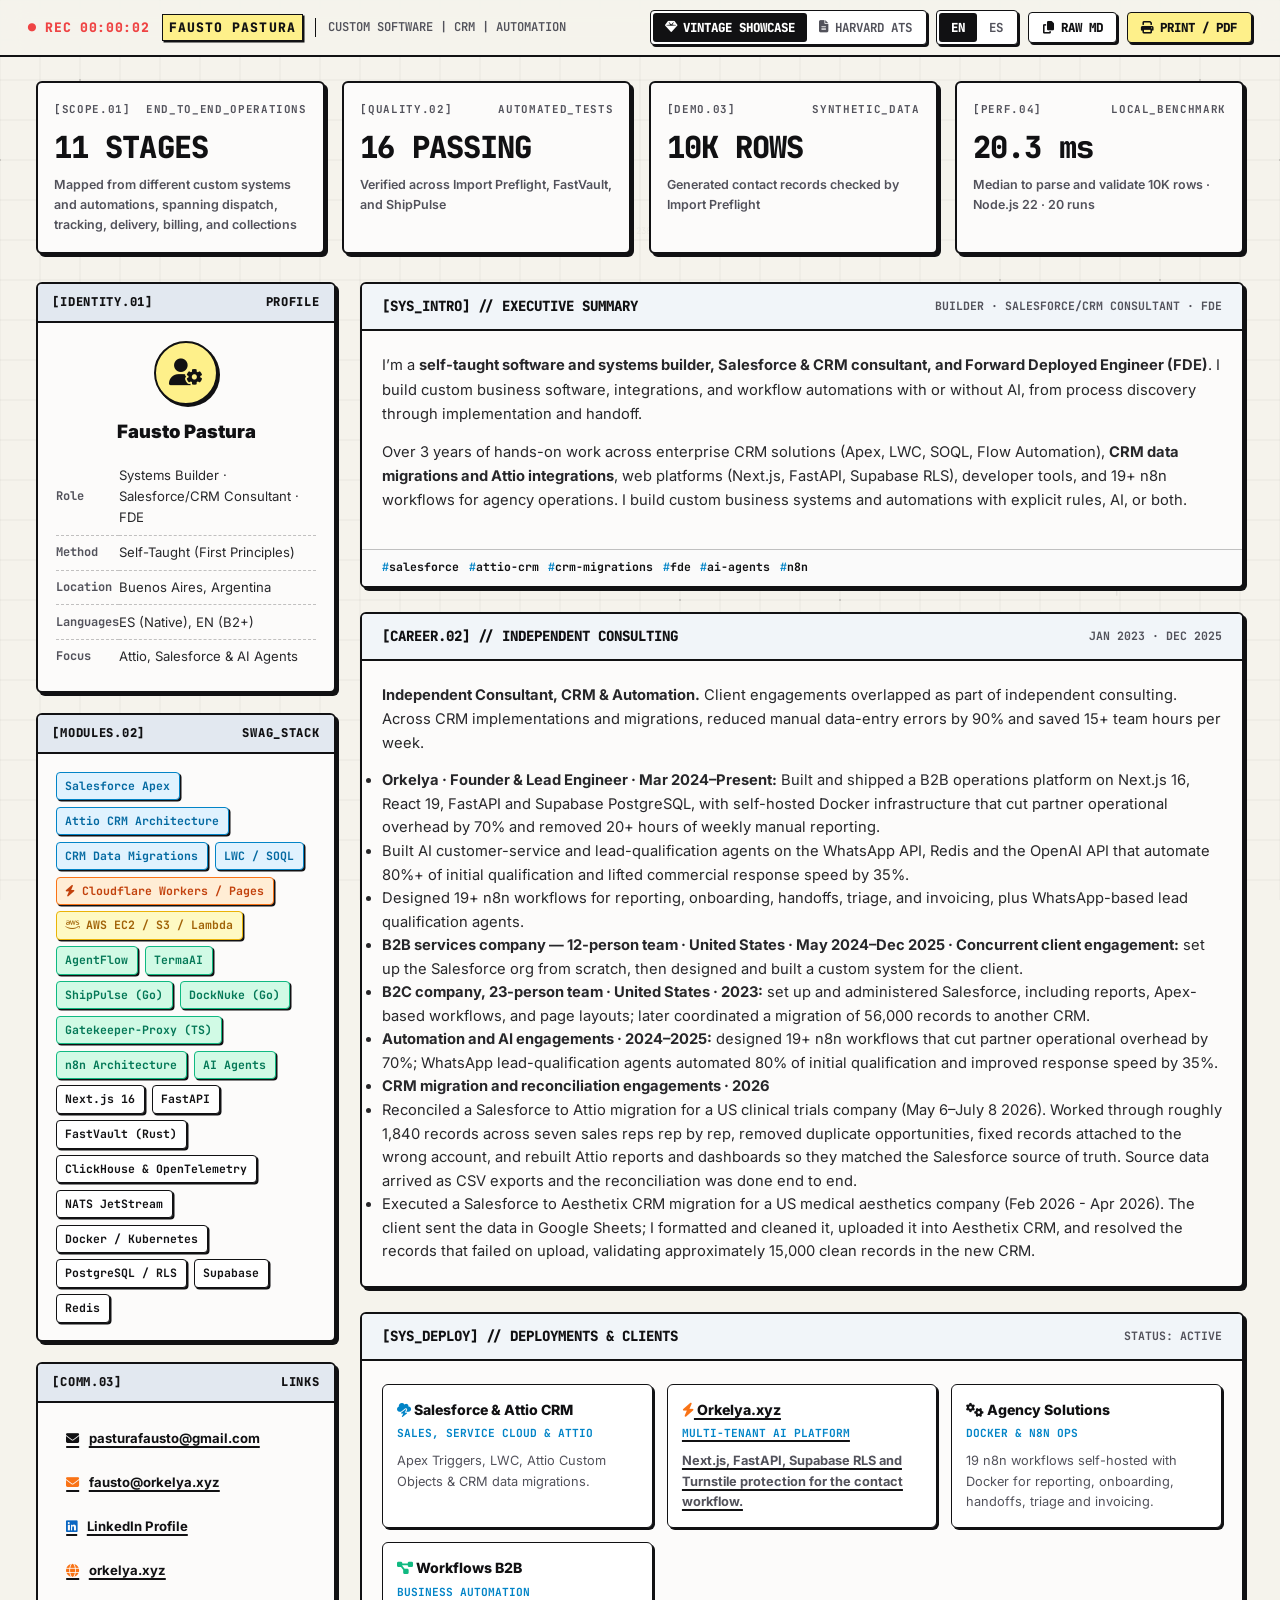
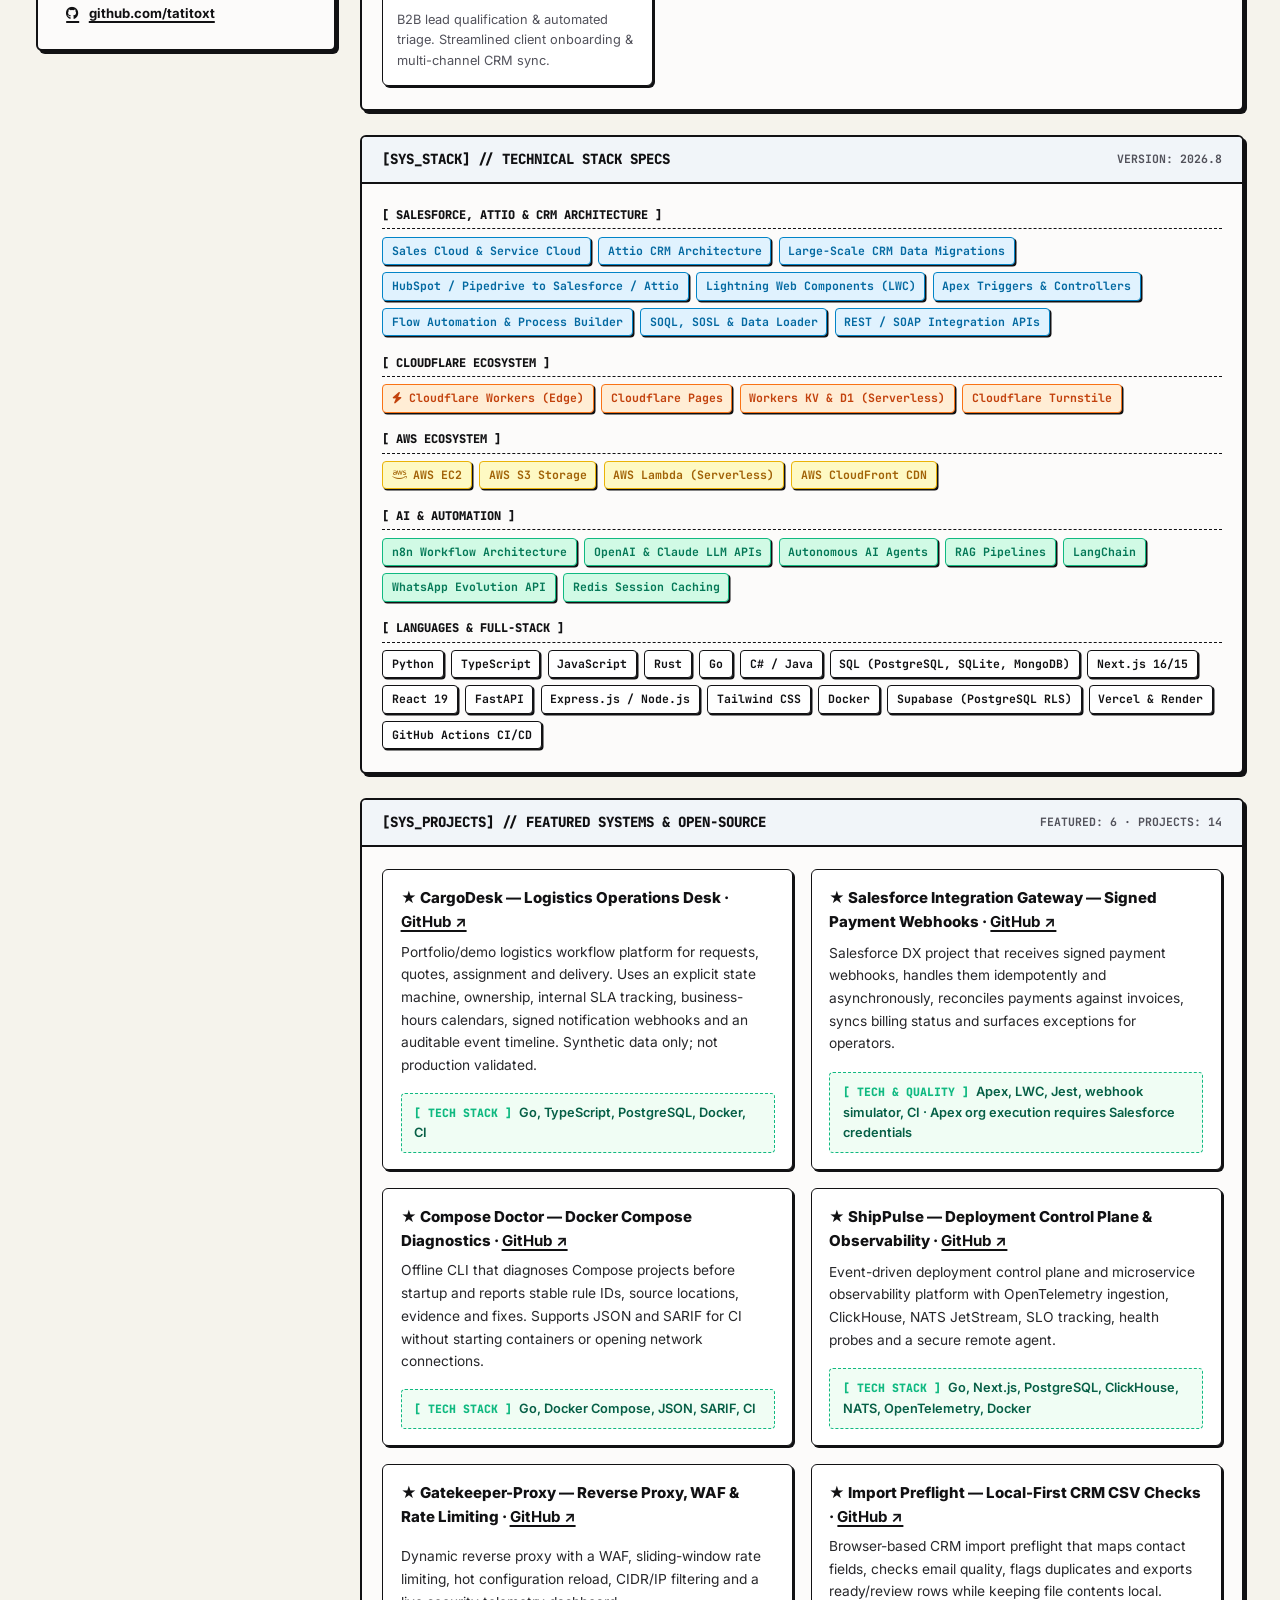
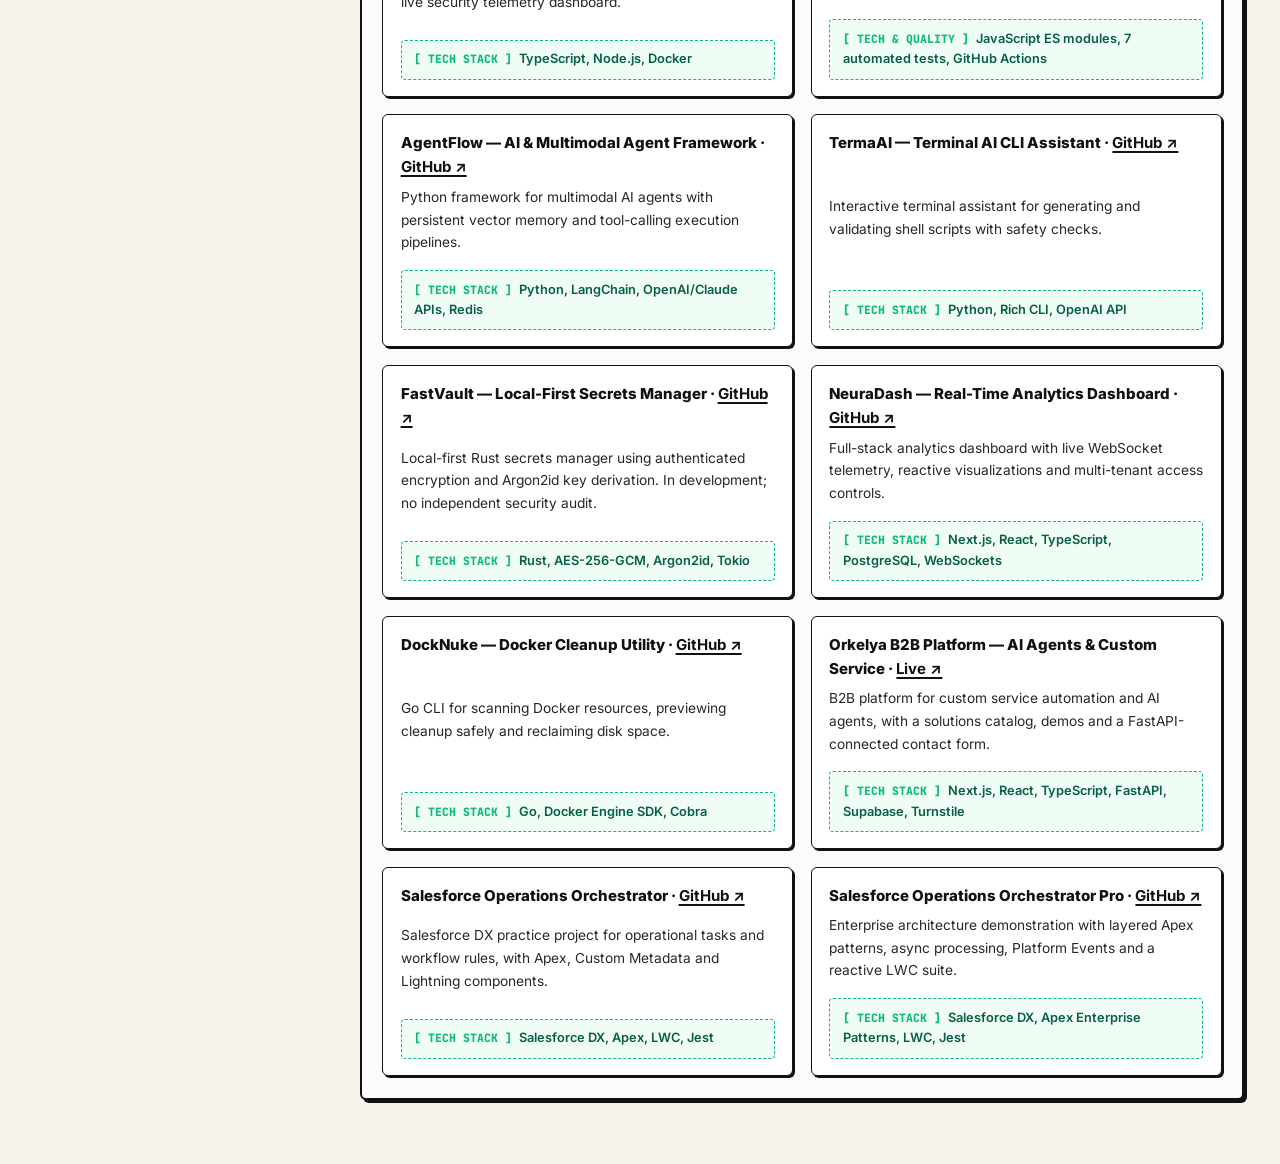
==== commit e4148316: "Update featured repository showcase" ====
--- a/resume-app/index.html
+++ b/resume-app/index.html
@@ -384,120 +384,93 @@
           <div class="post-card">
             <div class="post-header">
               <span class="post-title">[SYS_PROJECTS] // FEATURED SYSTEMS & OPEN-SOURCE</span>
-              <span class="post-date">COUNT: 11</span>
+              <span class="post-date">FEATURED: 6 · PROJECTS: 14</span>
             </div>
             <div class="post-body">
               <ul class="project-showcase-list">
-                <li>
-                  <strong class="proj-title">01 // Import Preflight — Local-First CRM CSV Checks</strong>
-                  <p class="lang-content-en">Browser-based tool for mapping contact fields, checking missing or malformed email values, flagging duplicates, and exporting ready and review rows. CSV contents stay in the browser; no CRM API or server upload.</p>
-                  <p class="lang-content-es">Herramienta en el navegador para mapear campos de contactos, detectar emails ausentes o mal formados, marcar duplicados y exportar filas listas y para revisar. El CSV permanece en el navegador; no usa una API de CRM ni sube el archivo.</p>
-                  <div class="project-impact-box">
-                    <span class="impact-badge">[ TECH & QUALITY ]</span>
-                    <span>JavaScript ES modules, Node test runner, 7 automated tests, GitHub Actions.</span>
-                  </div>
-                </li>
-                <li>
-                  <strong class="proj-title">02 // AgentFlow — AI & Multimodal Agent Framework</strong>
-                  <p class="lang-content-en">Lightweight Python framework designed to orchestrate multimodal AI agents with persistent vector memory, tool-calling execution pipelines, and autonomous reasoning loops.</p>
-                  <p class="lang-content-es">Framework ligero en Python diseñado para orquestar agentes de IA multimodales con memoria vectorial persistente, tuberías de ejecución de herramientas y bucles de razonamiento autónomo.</p>
-                  <div class="project-impact-box">
-                    <span class="impact-badge">[ TECH STACK ]</span>
-                    <span>Python, LangChain, OpenAI/Claude APIs, Redis Vector Embeddings.</span>
-                  </div>
-                </li>
-
-                <li>
-                  <strong class="proj-title">03 // TermaAI — Terminal AI CLI Assistant</strong>
-                  <p class="lang-content-en">Interactive command-line AI assistant that generates, validates, and safely executes complex Bash & Shell scripts directly in the terminal with real-time dry-run security checks.</p>
-                  <p class="lang-content-es">Asistente interactivo de línea de comandos que genera, valida y ejecuta scripts complejos en Bash y Shell de forma segura directamente en la terminal con comprobaciones previas.</p>
-                  <div class="project-impact-box">
-                    <span class="impact-badge">[ TECH STACK ]</span>
-                    <span>Python, Rich CLI, OpenAI API, Shell Security Sandbox.</span>
-                  </div>
-                </li>
-
-                <li>
-                  <strong class="proj-title">04 // FastVault — Local-First Secrets Manager in Rust</strong>
-                  <p class="lang-content-en">Local-first secrets manager in Rust using AES-256-GCM encryption and Argon2id key derivation, with a CLI, local daemon, and terminal interface. In development; 5 workspace tests pass; no independent security audit.</p>
-                  <p class="lang-content-es">Gestor local de secretos en Rust con cifrado AES-256-GCM y derivación Argon2id, CLI, daemon local e interfaz de terminal. En desarrollo; pasan 5 pruebas del workspace; sin auditoría de seguridad independiente.</p>
-                  <div class="project-impact-box">
-                    <span class="impact-badge">[ IMPLEMENTATION & TESTS ]</span>
-                    <span class="lang-content-en">Rust, Argon2id (m=64MB, t=3, p=4), AES-256-GCM, Tokio Async IPC, Ratatui TUI, Zeroize; 5 workspace tests pass. No independent security audit.</span>
-                    <span class="lang-content-es">Rust, Argon2id (m=64MB, t=3, p=4), AES-256-GCM, Tokio Async IPC, Ratatui TUI, Zeroize; pasan 5 pruebas del workspace. Sin auditoría de seguridad independiente.</span>
-                  </div>
-                </li>
-
-                <li>
-                  <strong class="proj-title">05 // Gatekeeper-Proxy — Dynamic Reverse Proxy, WAF & Rate Limiter</strong>
-                  <p class="lang-content-en">Dynamic Reverse Proxy and Web Application Firewall (WAF) engine built in TypeScript & Node.js with sliding-window rate limiting, hot configuration reloading, CIDR/IP filtering, and embedded real-time dark-mode security telemetry dashboard.</p>
-                  <p class="lang-content-es">Reverse Proxy dinámico y motor Firewall WAF construido en TypeScript & Node.js con rate limiting de ventana deslizante, recarga de configuración en caliente, filtrado por IP/CIDR y dashboard de telemetría de seguridad en tiempo real.</p>
-                  <div class="project-impact-box">
-                    <span class="impact-badge">[ TECH STACK ]</span>
-                    <span>TypeScript, Node.js (v22+), WAF Engine, Sliding-Window Rate Limiter, Docker.</span>
-                  </div>
-                </li>
-
-                <li>
-                  <strong class="proj-title">06 // NeuraDash — Real-Time Analytics Dashboard</strong>
-                  <p class="lang-content-en">Full-stack real-time analytics dashboard featuring live WebSocket telemetry, reactive data visualizations, and multi-tenant access controls.</p>
-                  <p class="lang-content-es">Dashboard analítico full-stack con telemetría en vivo vía WebSockets, visualizaciones de datos reactivas y control de acceso multitenant.</p>
-                  <div class="project-impact-box">
-                    <span class="impact-badge">[ TECH STACK ]</span>
-                    <span>Next.js 16, React 19, TypeScript, WebSockets, TailwindCSS, PostgreSQL.</span>
-                  </div>
-                </li>
-
-                <li>
-                  <strong class="proj-title">07 // Enterprise Agency Operations Suite (n8n & Docker)</strong>
-                  <p class="lang-content-en">Designed and deployed a suite of 19 production-grade n8n automation workflows self-hosted on Docker containers with SQLite/PostgreSQL persistence. Automated client delivery status tracking, project handoffs, onboarding, triage, and invoicing connected directly with Google Workspace, Gmail, and Jira.</p>
-                  <p class="lang-content-es">Diseño y despliegue de una suite de 19 flujos de automatización en n8n alojados en contenedores Docker self-hosted con persistencia SQLite/PostgreSQL. Automatización del seguimiento del estado de entregas a clientes, traspasos de proyectos, onboarding, triaje y facturación conectada a Google Workspace, Gmail y Jira.</p>
-                  <div class="project-impact-box">
-                    <span class="impact-badge">[ PROJECT SCOPE ]</span>
-                    <span class="lang-content-en">19 n8n workflows for client delivery tracking, handoffs, onboarding, triage and invoicing, self-hosted with Docker and SQLite/PostgreSQL persistence.</span>
-                    <span class="lang-content-es">19 flujos n8n para seguimiento de entregas, traspasos, onboarding, triaje y facturación, alojados con Docker y persistencia SQLite/PostgreSQL.</span>
-                  </div>
-                </li>
-
-                <li>
-                  <strong class="proj-title">08 // Plataforma B2B de Agentes de IA & Custom Service (<a href="https://www.orkelya.xyz" target="_blank">orkelya.xyz</a>)</strong>
-                  <p class="lang-content-en">Enterprise B2B platform to showcase AI agents and custom customer service automations. Features B2B solutions catalog, detailed service pages, Loom demo embeds, interactive helper assistant, FastAPI-connected contact form, and full responsive design.</p>
-                  <p class="lang-content-es">Plataforma B2B y landing profesional para presentar agentes de IA y automatizaciones de Custom Service. Incluye catálogo de soluciones B2B, páginas detalladas, soporte para demos Loom, asistente interactivo de ayuda, formulario conectado a FastAPI y diseño responsive.</p>
-                  <div class="project-impact-box">
-                    <span class="impact-badge">[ PROJECT SCOPE ]</span>
-                    <span class="lang-content-en">Next.js, React, TypeScript, FastAPI, Supabase RLS and Turnstile protection for a responsive B2B service platform.</span>
-                    <span class="lang-content-es">Next.js, React, TypeScript, FastAPI, Supabase RLS y Turnstile en una plataforma B2B responsive.</span>
-                  </div>
-                </li>
-
-                <li>
-                  <strong class="proj-title">09 // Salesforce Operations & Workflow Orchestrator Pro</strong>
-                  <p class="lang-content-en">Enterprise-grade, high-performance platform architecture engineered in Salesforce DX showcasing Apex Enterprise Patterns (Selector/Domain/Service layers, QueueableChains, Platform Event Async Logger) and a reactive LWC suite (Custom Datatable cell renderers, LMS PubSub, real-time Platform Event stream, and Jest unit tests).</p>
-                  <p class="lang-content-es">Arquitectura de plataforma empresarial de alto rendimiento implementada en Salesforce DX que demuestra Patrones Enterprise en Apex (capas Selector/Domain/Service, encadenamiento Queueable, Logger asíncrono con Platform Events) y una suite reactiva en LWC (Datatable personalizada con renderizadores de celdas, PubSub con LMS, flujo de eventos en tiempo real y pruebas unitarias en Jest).</p>
-                  <div class="project-impact-box">
-                    <span class="impact-badge">[ TECH STACK ]</span>
-                    <span>Salesforce DX, Apex Enterprise Patterns, LWC, LMS PubSub, Streaming API, Platform Events, Jest.</span>
-                  </div>
-                </li>
-
-                <li>
-                  <strong class="proj-title">10 // DockNuke — Smart Docker Cleanup & Optimization Utility in Go</strong>
-                  <p class="lang-content-en">High-performance command-line utility written in Go for intelligent scanning, dry-run safety previewing, and disk space optimization across Docker containers, images, volumes, and build caches.</p>
-                  <p class="lang-content-es">Utilidad de línea de comandos en Go de alto rendimiento para escaneo inteligente, previsualización en modo dry-run y optimización de espacio en disco en contenedores, imágenes, volúmenes y cachés de Docker.</p>
-                  <div class="project-impact-box">
-                    <span class="impact-badge">[ TECH STACK ]</span>
-                    <span>Go (1.22+), Docker Engine SDK, Cobra CLI, Concurrency, Dry-Run Engine.</span>
-                  </div>
-                </li>
-
-                <li>
-                  <strong class="proj-title">11 // ShipPulse — Deployment Control Plane & Microservice Observability Platform</strong>
-                  <p class="lang-content-en">Developer-first deployment control plane, real-time microservice observability platform, incident detection engine, and infrastructure operations suite. Features an event-driven Go control plane, Next.js 16 reactive dashboard, OpenTelemetry OTLP ingest into ClickHouse, NATS JetStream event bus, distributed active health probes, rolling 30-day SLO error budget tracking, HMAC-verified GitHub webhooks, multi-tenant RBAC, and an outbound TLS agent daemon executing container deployment operations.</p>
-                  <p class="lang-content-es">Plataforma de control de despliegues para desarrolladores, observabilidad de microservicios en tiempo real, motor de detección de incidentes y suite de operaciones de infraestructura. Incluye plano de control en Go orientado a eventos, dashboard reactivo en Next.js 16, ingesta OpenTelemetry OTLP hacia ClickHouse, bus de eventos NATS JetStream, sondas activas de salud distribuidas, seguimiento de presupuestos de error SLO a 30 días, webhooks de GitHub verificados con HMAC, RBAC multitenant y daemon agente TLS saliente para operaciones en contenedores.</p>
-                  <div class="project-impact-box">
-                    <span class="impact-badge">[ TECH STACK ]</span>
-                    <span>Go (1.22+), Next.js 16, TypeScript, PostgreSQL 16, ClickHouse, NATS JetStream, OpenTelemetry (OTLP), Redis 7, WebSockets, Docker, Kubernetes, GitHub Actions CI/CD.</span>
-                  </div>
+                <li class="featured-project">
+                  <strong class="proj-title">★ CargoDesk — Logistics Operations Desk · <a href="https://github.com/tatitoxt/cargodesk" target="_blank" rel="noopener">GitHub ↗</a></strong>
+                  <p class="lang-content-en">Portfolio/demo logistics workflow platform for requests, quotes, assignment and delivery. Uses an explicit state machine, ownership, internal SLA tracking, business-hours calendars, signed notification webhooks and an auditable event timeline. Synthetic data only; not production validated.</p>
+                  <p class="lang-content-es">Plataforma demo de operaciones logísticas para gestionar solicitudes, cotizaciones, asignación y entregas. Incluye máquina de estados explícita, responsables, seguimiento de SLA, calendarios laborales, webhooks firmados y una línea de tiempo auditable. Usa datos sintéticos; no está validada en producción.</p>
+                  <div class="project-impact-box"><span class="impact-badge">[ TECH STACK ]</span><span>Go, TypeScript, PostgreSQL, Docker, CI</span></div>
+                </li>
+                <li class="featured-project">
+                  <strong class="proj-title">★ Salesforce Integration Gateway — Signed Payment Webhooks · <a href="https://github.com/tatitoxt/salesforce-integration-gateway" target="_blank" rel="noopener">GitHub ↗</a></strong>
+                  <p class="lang-content-en">Salesforce DX project that receives signed payment webhooks, handles them idempotently and asynchronously, reconciles payments against invoices, syncs billing status and surfaces exceptions for operators.</p>
+                  <p class="lang-content-es">Proyecto Salesforce DX que recibe webhooks de pago firmados, los procesa de forma idempotente y asíncrona, concilia pagos con facturas, sincroniza el estado de facturación y muestra excepciones para el equipo operativo.</p>
+                  <div class="project-impact-box"><span class="impact-badge">[ TECH & QUALITY ]</span><span>Apex, LWC, Jest, webhook simulator, CI · Apex org execution requires Salesforce credentials</span></div>
+                </li>
+                <li class="featured-project">
+                  <strong class="proj-title">★ Compose Doctor — Docker Compose Diagnostics · <a href="https://github.com/tatitoxt/compose-doctor" target="_blank" rel="noopener">GitHub ↗</a></strong>
+                  <p class="lang-content-en">Offline CLI that diagnoses Compose projects before startup and reports stable rule IDs, source locations, evidence and fixes. Supports JSON and SARIF for CI without starting containers or opening network connections.</p>
+                  <p class="lang-content-es">CLI offline que diagnostica proyectos Compose antes del inicio y reporta reglas estables, ubicación, evidencia y sugerencias. Genera JSON y SARIF para CI sin iniciar contenedores ni abrir conexiones de red.</p>
+                  <div class="project-impact-box"><span class="impact-badge">[ TECH STACK ]</span><span>Go, Docker Compose, JSON, SARIF, CI</span></div>
+                </li>
+                <li class="featured-project">
+                  <strong class="proj-title">★ ShipPulse — Deployment Control Plane & Observability · <a href="https://github.com/tatitoxt/shippulse" target="_blank" rel="noopener">GitHub ↗</a></strong>
+                  <p class="lang-content-en">Event-driven deployment control plane and microservice observability platform with OpenTelemetry ingestion, ClickHouse, NATS JetStream, SLO tracking, health probes and a secure remote agent.</p>
+                  <p class="lang-content-es">Plano de control de despliegues y plataforma de observabilidad de microservicios con ingesta OpenTelemetry, ClickHouse, NATS JetStream, seguimiento de SLO, chequeos de salud y agente remoto seguro.</p>
+                  <div class="project-impact-box"><span class="impact-badge">[ TECH STACK ]</span><span>Go, Next.js, PostgreSQL, ClickHouse, NATS, OpenTelemetry, Docker</span></div>
+                </li>
+                <li class="featured-project">
+                  <strong class="proj-title">★ Gatekeeper-Proxy — Reverse Proxy, WAF & Rate Limiting · <a href="https://github.com/tatitoxt/gatekeeper-proxy" target="_blank" rel="noopener">GitHub ↗</a></strong>
+                  <p class="lang-content-en">Dynamic reverse proxy with a WAF, sliding-window rate limiting, hot configuration reload, CIDR/IP filtering and a live security telemetry dashboard.</p>
+                  <p class="lang-content-es">Reverse proxy dinámico con WAF, rate limiting de ventana deslizante, recarga de configuración, filtrado CIDR/IP y dashboard de telemetría de seguridad en vivo.</p>
+                  <div class="project-impact-box"><span class="impact-badge">[ TECH STACK ]</span><span>TypeScript, Node.js, Docker</span></div>
+                </li>
+                <li class="featured-project">
+                  <strong class="proj-title">★ Import Preflight — Local-First CRM CSV Checks · <a href="https://github.com/tatitoxt/crm-import-preflight" target="_blank" rel="noopener">GitHub ↗</a></strong>
+                  <p class="lang-content-en">Browser-based CRM import preflight that maps contact fields, checks email quality, flags duplicates and exports ready/review rows while keeping file contents local.</p>
+                  <p class="lang-content-es">Preflight de importaciones CRM en el navegador: mapea campos, valida emails, marca duplicados y exporta filas listas o para revisar manteniendo el archivo local.</p>
+                  <div class="project-impact-box"><span class="impact-badge">[ TECH & QUALITY ]</span><span>JavaScript ES modules, 7 automated tests, GitHub Actions</span></div>
+                </li>
+                <li>
+                  <strong class="proj-title">AgentFlow — AI & Multimodal Agent Framework · <a href="https://github.com/tatitoxt/agentflow" target="_blank" rel="noopener">GitHub ↗</a></strong>
+                  <p class="lang-content-en">Python framework for multimodal AI agents with persistent vector memory and tool-calling execution pipelines.</p>
+                  <p class="lang-content-es">Framework Python para agentes de IA multimodales con memoria vectorial persistente y ejecución de herramientas.</p>
+                  <div class="project-impact-box"><span class="impact-badge">[ TECH STACK ]</span><span>Python, LangChain, OpenAI/Claude APIs, Redis</span></div>
+                </li>
+                <li>
+                  <strong class="proj-title">TermaAI — Terminal AI CLI Assistant · <a href="https://github.com/tatitoxt/termaai" target="_blank" rel="noopener">GitHub ↗</a></strong>
+                  <p class="lang-content-en">Interactive terminal assistant for generating and validating shell scripts with safety checks.</p>
+                  <p class="lang-content-es">Asistente de terminal para generar y validar scripts de shell con controles de seguridad.</p>
+                  <div class="project-impact-box"><span class="impact-badge">[ TECH STACK ]</span><span>Python, Rich CLI, OpenAI API</span></div>
+                </li>
+                <li>
+                  <strong class="proj-title">FastVault — Local-First Secrets Manager · <a href="https://github.com/tatitoxt/fastvault" target="_blank" rel="noopener">GitHub ↗</a></strong>
+                  <p class="lang-content-en">Local-first Rust secrets manager using authenticated encryption and Argon2id key derivation. In development; no independent security audit.</p>
+                  <p class="lang-content-es">Gestor local de secretos en Rust con cifrado autenticado y derivación Argon2id. En desarrollo; sin auditoría de seguridad independiente.</p>
+                  <div class="project-impact-box"><span class="impact-badge">[ TECH STACK ]</span><span>Rust, AES-256-GCM, Argon2id, Tokio</span></div>
+                </li>
+                <li>
+                  <strong class="proj-title">NeuraDash — Real-Time Analytics Dashboard · <a href="https://github.com/tatitoxt/neuradash" target="_blank" rel="noopener">GitHub ↗</a></strong>
+                  <p class="lang-content-en">Full-stack analytics dashboard with live WebSocket telemetry, reactive visualizations and multi-tenant access controls.</p>
+                  <p class="lang-content-es">Dashboard analítico full-stack con telemetría WebSocket en vivo, visualizaciones reactivas y control de acceso multitenant.</p>
+                  <div class="project-impact-box"><span class="impact-badge">[ TECH STACK ]</span><span>Next.js, React, TypeScript, PostgreSQL, WebSockets</span></div>
+                </li>
+                <li>
+                  <strong class="proj-title">DockNuke — Docker Cleanup Utility · <a href="https://github.com/tatitoxt/docknuke" target="_blank" rel="noopener">GitHub ↗</a></strong>
+                  <p class="lang-content-en">Go CLI for scanning Docker resources, previewing cleanup safely and reclaiming disk space.</p>
+                  <p class="lang-content-es">CLI en Go para escanear recursos Docker, previsualizar limpiezas seguras y recuperar espacio.</p>
+                  <div class="project-impact-box"><span class="impact-badge">[ TECH STACK ]</span><span>Go, Docker Engine SDK, Cobra</span></div>
+                </li>
+                <li>
+                  <strong class="proj-title">Orkelya B2B Platform — AI Agents & Custom Service · <a href="https://www.orkelya.xyz" target="_blank" rel="noopener">Live ↗</a></strong>
+                  <p class="lang-content-en">B2B platform for custom service automation and AI agents, with a solutions catalog, demos and a FastAPI-connected contact form.</p>
+                  <p class="lang-content-es">Plataforma B2B de automatización de servicio y agentes IA, con catálogo de soluciones, demos y formulario conectado a FastAPI.</p>
+                  <div class="project-impact-box"><span class="impact-badge">[ TECH STACK ]</span><span>Next.js, React, TypeScript, FastAPI, Supabase, Turnstile</span></div>
+                </li>
+                <li>
+                  <strong class="proj-title">Salesforce Operations Orchestrator · <a href="https://github.com/tatitoxt/salesforce-operations-orchestrator" target="_blank" rel="noopener">GitHub ↗</a></strong>
+                  <p class="lang-content-en">Salesforce DX practice project for operational tasks and workflow rules, with Apex, Custom Metadata and Lightning components.</p>
+                  <p class="lang-content-es">Proyecto práctico en Salesforce DX para tareas operativas y reglas de flujo, con Apex, Custom Metadata y componentes Lightning.</p>
+                  <div class="project-impact-box"><span class="impact-badge">[ TECH STACK ]</span><span>Salesforce DX, Apex, LWC, Jest</span></div>
+                </li>
+                <li>
+                  <strong class="proj-title">Salesforce Operations Orchestrator Pro · <a href="https://github.com/tatitoxt/salesforce-operations-orchestrator" target="_blank" rel="noopener">GitHub ↗</a></strong>
+                  <p class="lang-content-en">Enterprise architecture demonstration with layered Apex patterns, async processing, Platform Events and a reactive LWC suite.</p>
+                  <p class="lang-content-es">Demostración de arquitectura empresarial con patrones Apex por capas, procesos asíncronos, Platform Events y una suite LWC reactiva.</p>
+                  <div class="project-impact-box"><span class="impact-badge">[ TECH STACK ]</span><span>Salesforce DX, Apex Enterprise Patterns, LWC, Jest</span></div>
                 </li>
               </ul>
             </div>
@@ -606,30 +579,22 @@
         <section class="doc-section">
           <h2 class="section-title" data-en="FEATURED OPEN-SOURCE & SYSTEMS PROJECTS" data-es="PROYECTOS Y SISTEMAS OPEN-SOURCE DESTACADOS">FEATURED OPEN-SOURCE & SYSTEMS PROJECTS</h2>
           <ul class="bullet-list lang-content-en">
-            <li><strong>Aurora:</strong> Cross-platform desktop music companion (Tauri 2, Rust core, React/TypeScript): ambient edge lighting, glass mini player, synced karaoke lyrics, stats and playlists. Rust tests + Vitest + Playwright + WebDriver E2E in CI.</li>
-            <li><strong>Salesforce Integration Gateway:</strong> Apex + LWC integration framework: signed webhooks, async reconciliation, billing sync, admin console and event simulator. 70 Apex test methods in 9 classes.</li>
-            <li><strong>Pipeline Clinic:</strong> CI failure triage for GitHub Actions — deterministic fingerprinting/grouping, secret redaction, API + CLI + React UI. 116 tests on SQLite/PostgreSQL + Playwright E2E.</li>
-            <li><strong>Compose Doctor:</strong> Go CLI that diagnoses Docker Compose projects fully offline (17 rule classes). 156 tests incl. golden and fuzz.</li>
-            <li><strong>CargoDesk:</strong> Logistics operations desk (Go API + Next.js): request→delivery state machine, SLA, audit timeline, RBAC, multi-tenancy. Unit + integration + 7 E2E tests.</li>
-            <li><strong>Gatekeeper-Proxy:</strong> Hardened TypeScript/Node reverse proxy + WAF + rate limiter (fixed IP-spoofing, stored XSS, request smuggling). 143 unit/integration + 17 E2E tests.</li>
-            <li><strong>NeuraDash:</strong> Multi-tenant real-time analytics dashboard (Next.js 16, React 19, WebSockets, Postgres RLS). 73 tests + compose smoke CI.</li>
-            <li><strong>ShipPulse:</strong> Go release-safety slice: outbox → NATS JetStream → idempotent worker → health probes → automatic rollback. 52 unit+integration tests + Playwright.</li>
-            <li><strong>AgentFlow:</strong> Typed Python framework for tool-calling agents with pluggable providers, vector memory and agent handoff. 65 tests; mypy --strict.</li>
-            <li><strong>TermaAI:</strong> Terminal AI assistant for safe Bash script generation with dry-run checks and audit log. 222 tests.</li>
-            <li><strong>Also public:</strong> Staff Suite Lite (FiveM MIT resource, SHA-256 audit chain), Import Preflight (7 tests), FastVault (Rust secrets CLI, in development), DockNuke (Go Docker cleanup).</li>
+            <li><strong>Import Preflight:</strong> Browser-only CSV preflight for CRM imports. Maps contact fields, checks email presence and format, flags duplicate addresses, and exports ready and review rows. The file is not uploaded. Includes 7 automated tests.</li>
+            <li><strong>AgentFlow:</strong> Multimodal AI agent framework with vector memory & autonomous tool-execution loops (Python, LangChain, OpenAI, Redis).</li>
+            <li><strong>TermaAI:</strong> Interactive command-line terminal AI assistant for safe Bash script generation (Python, Rich CLI, OpenAI).</li>
+            <li><strong>FastVault:</strong> Rust CLI for encrypted local secrets. In development; 5 workspace tests pass; no independent security audit.</li>
+            <li><strong>Gatekeeper-Proxy:</strong> Dynamic reverse proxy with WAF security firewall & sliding-window rate limiting (TypeScript, Node.js, Docker).</li>
+            <li><strong>DockNuke:</strong> High-performance Docker cleanup & disk optimization utility in Go.</li>
+            <li><strong>NeuraDash:</strong> Real-time WebSocket analytics dashboard (Next.js 16, React 19, WebSockets, PostgreSQL).</li>
           </ul>
           <ul class="bullet-list lang-content-es">
-            <li><strong>Aurora:</strong> App de escritorio multiplataforma (Tauri 2, núcleo en Rust, React/TypeScript): iluminación ambiental, mini reproductor glass, letras karaoke sincronizadas, estadísticas y playlists. Tests Rust + Vitest + Playwright + E2E WebDriver en CI.</li>
-            <li><strong>Salesforce Integration Gateway:</strong> Framework de integración en Apex + LWC: webhooks firmados, conciliación asíncrona, sincronización de facturación, consola admin y simulador de eventos. 70 métodos de test Apex en 9 clases.</li>
-            <li><strong>Pipeline Clinic:</strong> Triaje de fallos de CI para GitHub Actions — fingerprinting/agrupación determinística, enmascarado de secretos, API + CLI + UI React. 116 tests en SQLite/PostgreSQL + E2E Playwright.</li>
-            <li><strong>Compose Doctor:</strong> CLI en Go que diagnostica proyectos Docker Compose totalmente offline (17 clases de reglas). 156 tests incl. golden y fuzz.</li>
-            <li><strong>CargoDesk:</strong> Mesa de operaciones logísticas (API en Go + Next.js): máquina de estados pedido→entrega, SLA, línea de tiempo auditable, RBAC, multi-tenancy. Tests unitarios + integración + 7 E2E.</li>
-            <li><strong>Gatekeeper-Proxy:</strong> Reverse proxy endurecido en TypeScript/Node + WAF + rate limiter (corregidos IP-spoofing, XSS persistente, request smuggling). 143 tests unitarios/integración + 17 E2E.</li>
-            <li><strong>NeuraDash:</strong> Dashboard analítico multi-tenant en tiempo real (Next.js 16, React 19, WebSockets, Postgres RLS). 73 tests + smoke de compose en CI.</li>
-            <li><strong>ShipPulse:</strong> Pipeline de releases en Go: outbox → NATS JetStream → worker idempotente → sondas de salud → rollback automático. 52 tests unitarios/integración + Playwright.</li>
-            <li><strong>AgentFlow:</strong> Framework tipado en Python para agentes con tool-calling, proveedores intercambiables, memoria vectorial y delegación entre agentes. 65 tests; mypy --strict.</li>
-            <li><strong>TermaAI:</strong> Asistente de terminal con IA para generación segura de scripts Bash con dry-run y log de auditoría. 222 tests.</li>
-            <li><strong>También públicos:</strong> Staff Suite Lite (recurso MIT para FiveM, auditoría SHA-256), Import Preflight (7 tests), FastVault (CLI de secretos en Rust, en desarrollo), DockNuke (limpieza Docker en Go).</li>
+            <li><strong>Import Preflight:</strong> Preflight de CSV en el navegador para importaciones a CRM. Mapea campos de contactos, valida presencia y formato de email, marca direcciones duplicadas y exporta filas listas y para revisar. El archivo no se sube. Incluye 7 pruebas automatizadas.</li>
+            <li><strong>AgentFlow:</strong> Framework de agentes de IA multimodales con memoria vectorial y ejecución autónoma (Python, LangChain, OpenAI, Redis).</li>
+            <li><strong>TermaAI:</strong> Asistente interactivo de terminal para generación segura de scripts en Bash (Python, Rich CLI, OpenAI).</li>
+            <li><strong>FastVault:</strong> CLI en Rust para secretos cifrados localmente. En desarrollo; pasan 5 pruebas del workspace; sin auditoría de seguridad independiente.</li>
+            <li><strong>Gatekeeper-Proxy:</strong> Reverse proxy dinámico con firewall WAF de seguridad y rate limiting de ventana deslizante (TypeScript, Node.js, Docker).</li>
+            <li><strong>DockNuke:</strong> Utilidad en Go para limpieza inteligente y optimización de entornos Docker.</li>
+            <li><strong>NeuraDash:</strong> Dashboard analítico en tiempo real vía WebSockets (Next.js 16, React 19, WebSockets, PostgreSQL).</li>
           </ul>
         </section>
 
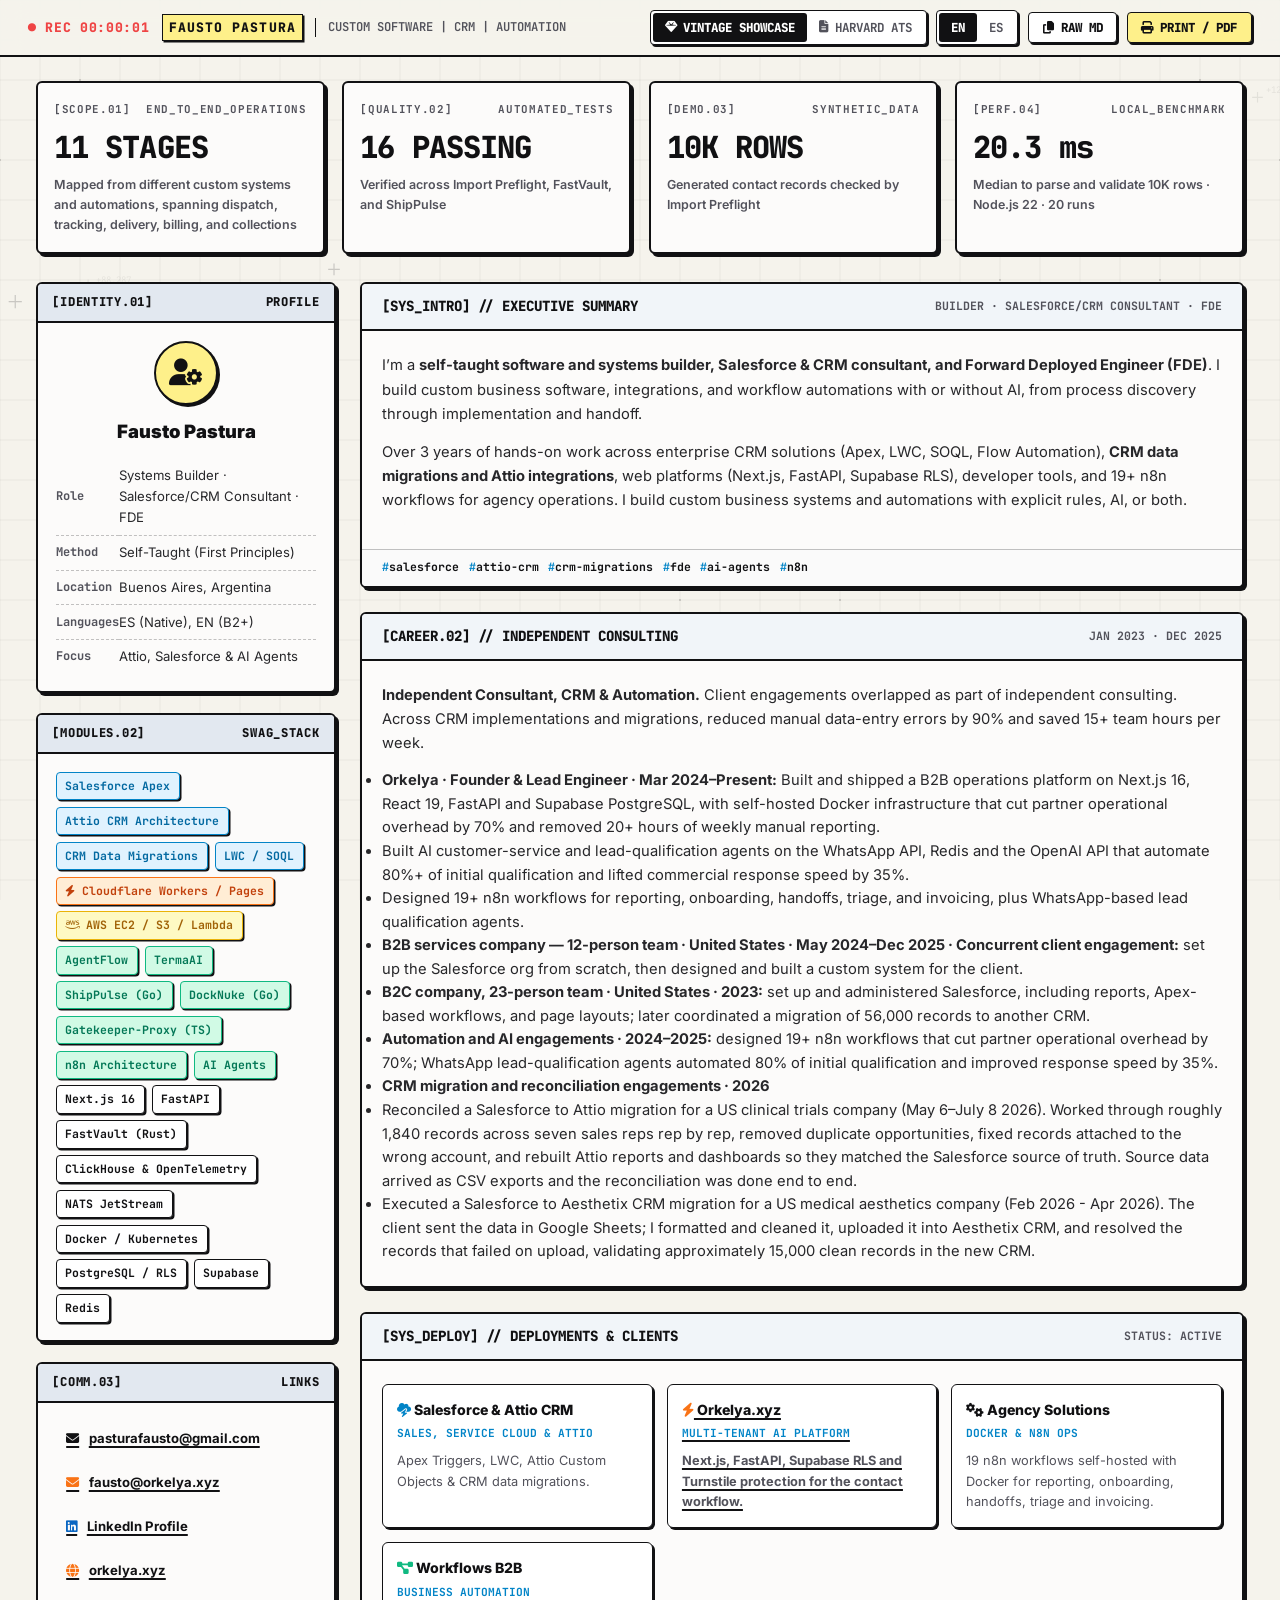
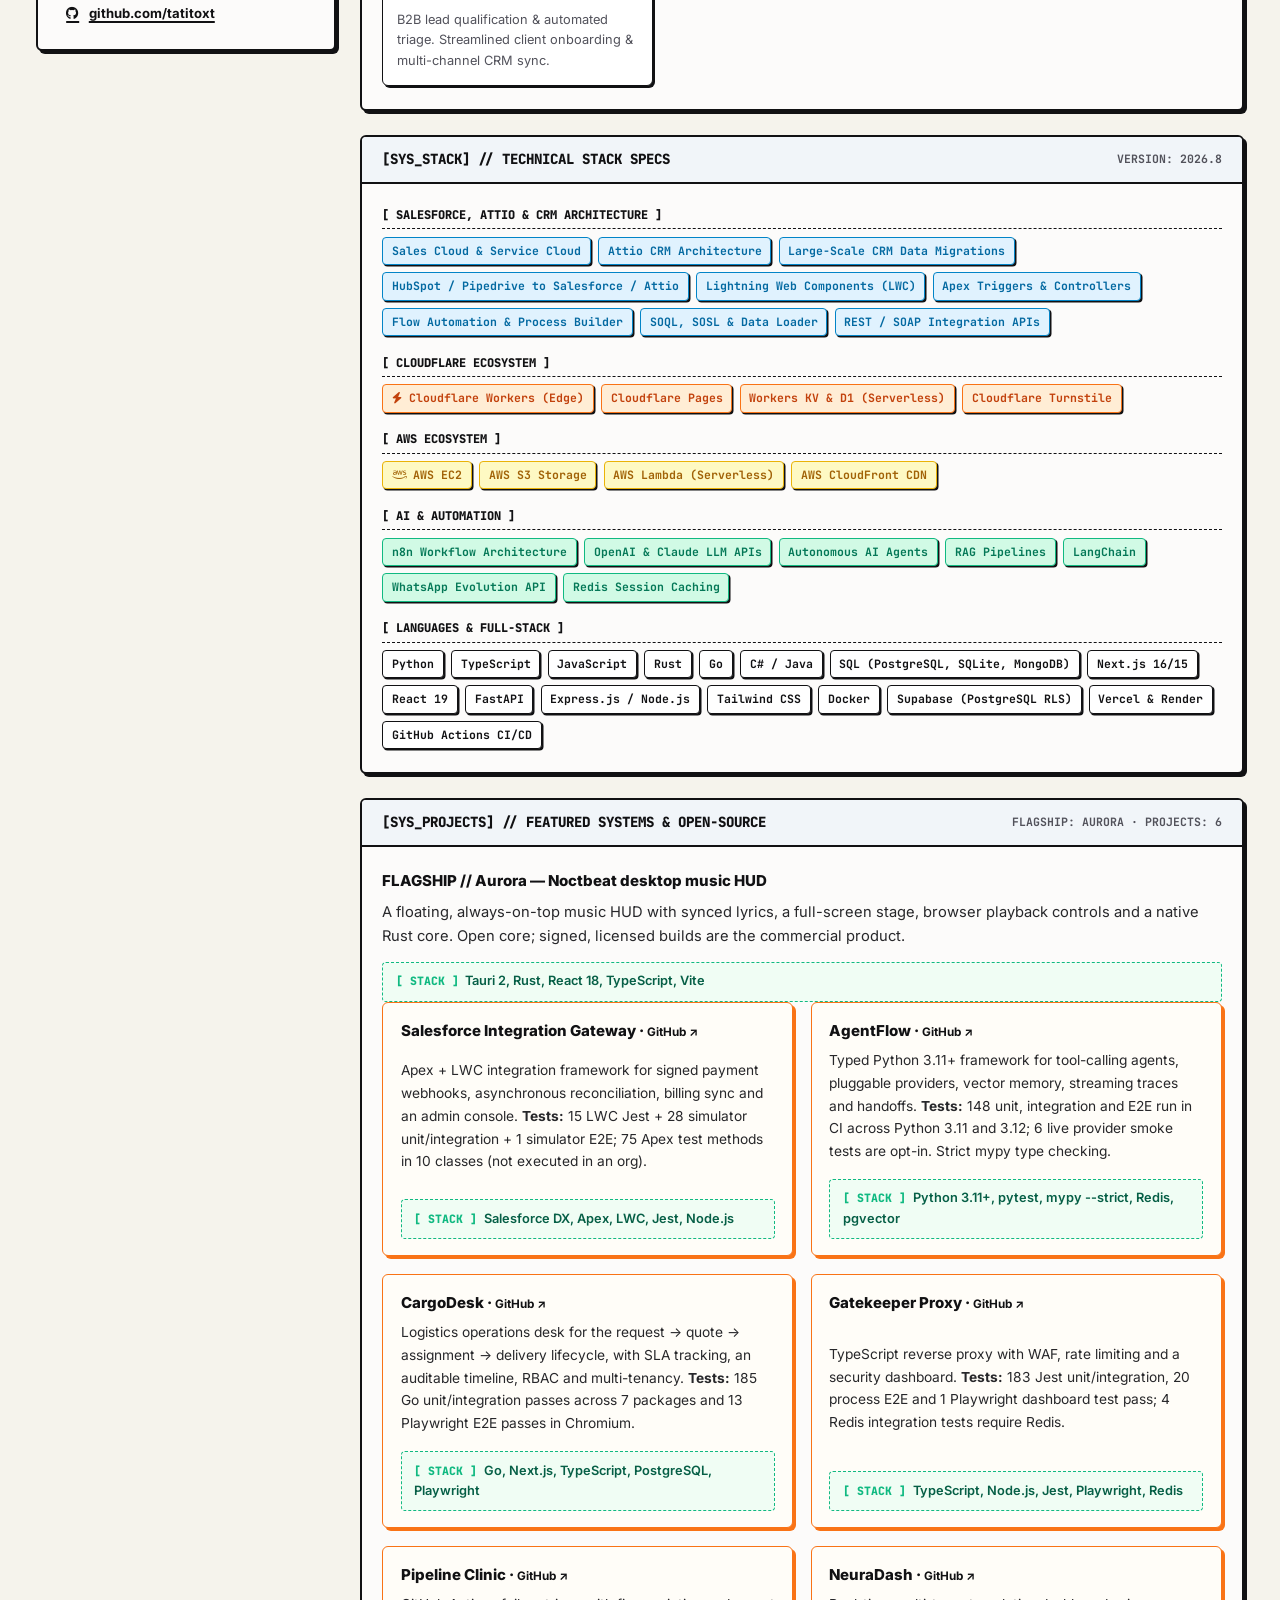
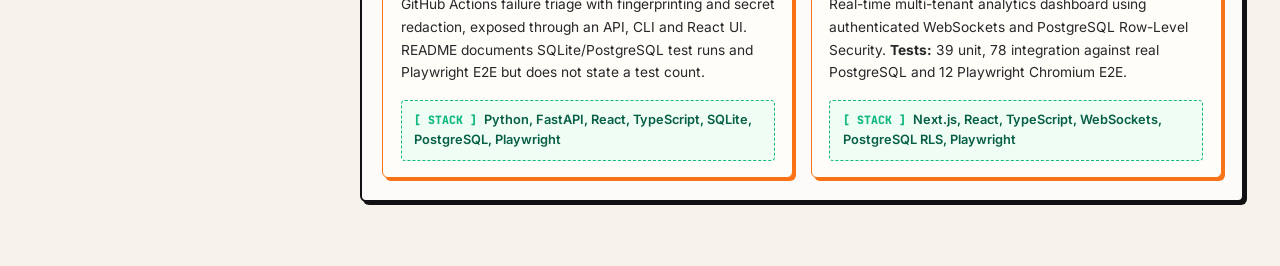
==== commit 0a4a3e6f: "Refresh featured projects and ATS list" ====
--- a/resume-app/index.html
+++ b/resume-app/index.html
@@ -384,97 +384,54 @@
           <div class="post-card">
             <div class="post-header">
               <span class="post-title">[SYS_PROJECTS] // FEATURED SYSTEMS & OPEN-SOURCE</span>
-              <span class="post-date">FEATURED: 6 · PROJECTS: 14</span>
+              <span class="post-date">FLAGSHIP: AURORA · PROJECTS: 6</span>
             </div>
             <div class="post-body">
+              <div class="project-flagship">
+                <strong class="proj-title">FLAGSHIP // Aurora — Noctbeat desktop music HUD</strong>
+                <p class="lang-content-en">A floating, always-on-top music HUD with synced lyrics, a full-screen stage, browser playback controls and a native Rust core. Open core; signed, licensed builds are the commercial product.</p>
+                <p class="lang-content-es">HUD musical flotante siempre visible, con letras sincronizadas, escenario fullscreen, controles de reproducción del navegador y núcleo nativo en Rust. Core abierto; las versiones firmadas y licenciadas son el producto comercial.</p>
+                <div class="project-impact-box"><span class="impact-badge">[ STACK ]</span><span>Tauri 2, Rust, React 18, TypeScript, Vite</span></div>
+              </div>
               <ul class="project-showcase-list">
                 <li class="featured-project">
-                  <strong class="proj-title">★ CargoDesk — Logistics Operations Desk · <a href="https://github.com/tatitoxt/cargodesk" target="_blank" rel="noopener">GitHub ↗</a></strong>
-                  <p class="lang-content-en">Portfolio/demo logistics workflow platform for requests, quotes, assignment and delivery. Uses an explicit state machine, ownership, internal SLA tracking, business-hours calendars, signed notification webhooks and an auditable event timeline. Synthetic data only; not production validated.</p>
-                  <p class="lang-content-es">Plataforma demo de operaciones logísticas para gestionar solicitudes, cotizaciones, asignación y entregas. Incluye máquina de estados explícita, responsables, seguimiento de SLA, calendarios laborales, webhooks firmados y una línea de tiempo auditable. Usa datos sintéticos; no está validada en producción.</p>
-                  <div class="project-impact-box"><span class="impact-badge">[ TECH STACK ]</span><span>Go, TypeScript, PostgreSQL, Docker, CI</span></div>
+                  <strong class="proj-title">Salesforce Integration Gateway · <a href="https://github.com/tatitoxt/salesforce-integration-gateway" target="_blank" rel="noopener">GitHub ↗</a></strong>
+                  <p class="lang-content-en">Apex + LWC integration framework for signed payment webhooks, asynchronous reconciliation, billing sync and an admin console. <strong>Tests:</strong> 15 LWC Jest + 28 simulator unit/integration + 1 simulator E2E; 75 Apex test methods in 10 classes (not executed in an org).</p>
+                  <p class="lang-content-es">Framework de integración Apex + LWC para webhooks de pago firmados, conciliación asíncrona, sincronización de facturación y consola administrativa. <strong>Pruebas:</strong> 15 LWC Jest + 28 unitarias/integración del simulador + 1 E2E del simulador; 75 métodos Apex en 10 clases (sin ejecutar en una org).</p>
+                  <div class="project-impact-box"><span class="impact-badge">[ STACK ]</span><span>Salesforce DX, Apex, LWC, Jest, Node.js</span></div>
                 </li>
                 <li class="featured-project">
-                  <strong class="proj-title">★ Salesforce Integration Gateway — Signed Payment Webhooks · <a href="https://github.com/tatitoxt/salesforce-integration-gateway" target="_blank" rel="noopener">GitHub ↗</a></strong>
-                  <p class="lang-content-en">Salesforce DX project that receives signed payment webhooks, handles them idempotently and asynchronously, reconciles payments against invoices, syncs billing status and surfaces exceptions for operators.</p>
-                  <p class="lang-content-es">Proyecto Salesforce DX que recibe webhooks de pago firmados, los procesa de forma idempotente y asíncrona, concilia pagos con facturas, sincroniza el estado de facturación y muestra excepciones para el equipo operativo.</p>
-                  <div class="project-impact-box"><span class="impact-badge">[ TECH & QUALITY ]</span><span>Apex, LWC, Jest, webhook simulator, CI · Apex org execution requires Salesforce credentials</span></div>
+                  <strong class="proj-title">AgentFlow · <a href="https://github.com/tatitoxt/agentflow" target="_blank" rel="noopener">GitHub ↗</a></strong>
+                  <p class="lang-content-en">Typed Python 3.11+ framework for tool-calling agents, pluggable providers, vector memory, streaming traces and handoffs. <strong>Tests:</strong> 148 unit, integration and E2E run in CI across Python 3.11 and 3.12; 6 live provider smoke tests are opt-in. Strict mypy type checking.</p>
+                  <p class="lang-content-es">Framework tipado en Python 3.11+ para agentes con tool calling, providers intercambiables, memoria vectorial, trazas de streaming y handoffs. <strong>Pruebas:</strong> 148 unitarias, de integración y E2E en CI con Python 3.11 y 3.12; 6 pruebas live de providers son opt-in. Tipado estricto con mypy.</p>
+                  <div class="project-impact-box"><span class="impact-badge">[ STACK ]</span><span>Python 3.11+, pytest, mypy --strict, Redis, pgvector</span></div>
                 </li>
                 <li class="featured-project">
-                  <strong class="proj-title">★ Compose Doctor — Docker Compose Diagnostics · <a href="https://github.com/tatitoxt/compose-doctor" target="_blank" rel="noopener">GitHub ↗</a></strong>
-                  <p class="lang-content-en">Offline CLI that diagnoses Compose projects before startup and reports stable rule IDs, source locations, evidence and fixes. Supports JSON and SARIF for CI without starting containers or opening network connections.</p>
-                  <p class="lang-content-es">CLI offline que diagnostica proyectos Compose antes del inicio y reporta reglas estables, ubicación, evidencia y sugerencias. Genera JSON y SARIF para CI sin iniciar contenedores ni abrir conexiones de red.</p>
-                  <div class="project-impact-box"><span class="impact-badge">[ TECH STACK ]</span><span>Go, Docker Compose, JSON, SARIF, CI</span></div>
+                  <strong class="proj-title">CargoDesk · <a href="https://github.com/tatitoxt/cargodesk" target="_blank" rel="noopener">GitHub ↗</a></strong>
+                  <p class="lang-content-en">Logistics operations desk for the request → quote → assignment → delivery lifecycle, with SLA tracking, an auditable timeline, RBAC and multi-tenancy. <strong>Tests:</strong> 185 Go unit/integration passes across 7 packages and 13 Playwright E2E passes in Chromium.</p>
+                  <p class="lang-content-es">Mesa de operaciones logísticas para el ciclo solicitud → cotización → asignación → entrega, con seguimiento de SLA, timeline auditable, RBAC y multitenancy. <strong>Pruebas:</strong> 185 pruebas Go unitarias/de integración en 7 paquetes y 13 E2E con Playwright en Chromium.</p>
+                  <div class="project-impact-box"><span class="impact-badge">[ STACK ]</span><span>Go, Next.js, TypeScript, PostgreSQL, Playwright</span></div>
                 </li>
                 <li class="featured-project">
-                  <strong class="proj-title">★ ShipPulse — Deployment Control Plane & Observability · <a href="https://github.com/tatitoxt/shippulse" target="_blank" rel="noopener">GitHub ↗</a></strong>
-                  <p class="lang-content-en">Event-driven deployment control plane and microservice observability platform with OpenTelemetry ingestion, ClickHouse, NATS JetStream, SLO tracking, health probes and a secure remote agent.</p>
-                  <p class="lang-content-es">Plano de control de despliegues y plataforma de observabilidad de microservicios con ingesta OpenTelemetry, ClickHouse, NATS JetStream, seguimiento de SLO, chequeos de salud y agente remoto seguro.</p>
-                  <div class="project-impact-box"><span class="impact-badge">[ TECH STACK ]</span><span>Go, Next.js, PostgreSQL, ClickHouse, NATS, OpenTelemetry, Docker</span></div>
+                  <strong class="proj-title">Gatekeeper Proxy · <a href="https://github.com/tatitoxt/gatekeeper-proxy" target="_blank" rel="noopener">GitHub ↗</a></strong>
+                  <p class="lang-content-en">TypeScript reverse proxy with WAF, rate limiting and a security dashboard. <strong>Tests:</strong> 183 Jest unit/integration, 20 process E2E and 1 Playwright dashboard test pass; 4 Redis integration tests require Redis.</p>
+                  <p class="lang-content-es">Reverse proxy en TypeScript con WAF, rate limiting y dashboard de seguridad. <strong>Pruebas:</strong> pasan 183 unitarias/de integración con Jest, 20 E2E de procesos y 1 prueba Playwright del dashboard; 4 pruebas de integración Redis requieren Redis.</p>
+                  <div class="project-impact-box"><span class="impact-badge">[ STACK ]</span><span>TypeScript, Node.js, Jest, Playwright, Redis</span></div>
                 </li>
                 <li class="featured-project">
-                  <strong class="proj-title">★ Gatekeeper-Proxy — Reverse Proxy, WAF & Rate Limiting · <a href="https://github.com/tatitoxt/gatekeeper-proxy" target="_blank" rel="noopener">GitHub ↗</a></strong>
-                  <p class="lang-content-en">Dynamic reverse proxy with a WAF, sliding-window rate limiting, hot configuration reload, CIDR/IP filtering and a live security telemetry dashboard.</p>
-                  <p class="lang-content-es">Reverse proxy dinámico con WAF, rate limiting de ventana deslizante, recarga de configuración, filtrado CIDR/IP y dashboard de telemetría de seguridad en vivo.</p>
-                  <div class="project-impact-box"><span class="impact-badge">[ TECH STACK ]</span><span>TypeScript, Node.js, Docker</span></div>
+                  <strong class="proj-title">Pipeline Clinic · <a href="https://github.com/tatitoxt/pipeline-clinic" target="_blank" rel="noopener">GitHub ↗</a></strong>
+                  <p class="lang-content-en">GitHub Actions failure triage with fingerprinting and secret redaction, exposed through an API, CLI and React UI. README documents SQLite/PostgreSQL test runs and Playwright E2E but does not state a test count.</p>
+                  <p class="lang-content-es">Triage de fallas de GitHub Actions con fingerprinting y redacción de secretos, mediante API, CLI y UI en React. El README documenta ejecuciones de pruebas en SQLite/PostgreSQL y E2E con Playwright, pero no indica un conteo.</p>
+                  <div class="project-impact-box"><span class="impact-badge">[ STACK ]</span><span>Python, FastAPI, React, TypeScript, SQLite, PostgreSQL, Playwright</span></div>
                 </li>
                 <li class="featured-project">
-                  <strong class="proj-title">★ Import Preflight — Local-First CRM CSV Checks · <a href="https://github.com/tatitoxt/crm-import-preflight" target="_blank" rel="noopener">GitHub ↗</a></strong>
-                  <p class="lang-content-en">Browser-based CRM import preflight that maps contact fields, checks email quality, flags duplicates and exports ready/review rows while keeping file contents local.</p>
-                  <p class="lang-content-es">Preflight de importaciones CRM en el navegador: mapea campos, valida emails, marca duplicados y exporta filas listas o para revisar manteniendo el archivo local.</p>
-                  <div class="project-impact-box"><span class="impact-badge">[ TECH & QUALITY ]</span><span>JavaScript ES modules, 7 automated tests, GitHub Actions</span></div>
+                  <strong class="proj-title">NeuraDash · <a href="https://github.com/tatitoxt/neuradash" target="_blank" rel="noopener">GitHub ↗</a></strong>
+                  <p class="lang-content-en">Real-time multi-tenant analytics dashboard using authenticated WebSockets and PostgreSQL Row-Level Security. <strong>Tests:</strong> 39 unit, 78 integration against real PostgreSQL and 12 Playwright Chromium E2E.</p>
+                  <p class="lang-content-es">Dashboard de analítica en tiempo real y multitenant, con WebSockets autenticados y Row-Level Security de PostgreSQL. <strong>Pruebas:</strong> 39 unitarias, 78 de integración con PostgreSQL real y 12 E2E con Playwright Chromium.</p>
+                  <div class="project-impact-box"><span class="impact-badge">[ STACK ]</span><span>Next.js, React, TypeScript, WebSockets, PostgreSQL RLS, Playwright</span></div>
                 </li>
-                <li>
-                  <strong class="proj-title">AgentFlow — AI & Multimodal Agent Framework · <a href="https://github.com/tatitoxt/agentflow" target="_blank" rel="noopener">GitHub ↗</a></strong>
-                  <p class="lang-content-en">Python framework for multimodal AI agents with persistent vector memory and tool-calling execution pipelines.</p>
-                  <p class="lang-content-es">Framework Python para agentes de IA multimodales con memoria vectorial persistente y ejecución de herramientas.</p>
-                  <div class="project-impact-box"><span class="impact-badge">[ TECH STACK ]</span><span>Python, LangChain, OpenAI/Claude APIs, Redis</span></div>
-                </li>
-                <li>
-                  <strong class="proj-title">TermaAI — Terminal AI CLI Assistant · <a href="https://github.com/tatitoxt/termaai" target="_blank" rel="noopener">GitHub ↗</a></strong>
-                  <p class="lang-content-en">Interactive terminal assistant for generating and validating shell scripts with safety checks.</p>
-                  <p class="lang-content-es">Asistente de terminal para generar y validar scripts de shell con controles de seguridad.</p>
-                  <div class="project-impact-box"><span class="impact-badge">[ TECH STACK ]</span><span>Python, Rich CLI, OpenAI API</span></div>
-                </li>
-                <li>
-                  <strong class="proj-title">FastVault — Local-First Secrets Manager · <a href="https://github.com/tatitoxt/fastvault" target="_blank" rel="noopener">GitHub ↗</a></strong>
-                  <p class="lang-content-en">Local-first Rust secrets manager using authenticated encryption and Argon2id key derivation. In development; no independent security audit.</p>
-                  <p class="lang-content-es">Gestor local de secretos en Rust con cifrado autenticado y derivación Argon2id. En desarrollo; sin auditoría de seguridad independiente.</p>
-                  <div class="project-impact-box"><span class="impact-badge">[ TECH STACK ]</span><span>Rust, AES-256-GCM, Argon2id, Tokio</span></div>
-                </li>
-                <li>
-                  <strong class="proj-title">NeuraDash — Real-Time Analytics Dashboard · <a href="https://github.com/tatitoxt/neuradash" target="_blank" rel="noopener">GitHub ↗</a></strong>
-                  <p class="lang-content-en">Full-stack analytics dashboard with live WebSocket telemetry, reactive visualizations and multi-tenant access controls.</p>
-                  <p class="lang-content-es">Dashboard analítico full-stack con telemetría WebSocket en vivo, visualizaciones reactivas y control de acceso multitenant.</p>
-                  <div class="project-impact-box"><span class="impact-badge">[ TECH STACK ]</span><span>Next.js, React, TypeScript, PostgreSQL, WebSockets</span></div>
-                </li>
-                <li>
-                  <strong class="proj-title">DockNuke — Docker Cleanup Utility · <a href="https://github.com/tatitoxt/docknuke" target="_blank" rel="noopener">GitHub ↗</a></strong>
-                  <p class="lang-content-en">Go CLI for scanning Docker resources, previewing cleanup safely and reclaiming disk space.</p>
-                  <p class="lang-content-es">CLI en Go para escanear recursos Docker, previsualizar limpiezas seguras y recuperar espacio.</p>
-                  <div class="project-impact-box"><span class="impact-badge">[ TECH STACK ]</span><span>Go, Docker Engine SDK, Cobra</span></div>
-                </li>
-                <li>
-                  <strong class="proj-title">Orkelya B2B Platform — AI Agents & Custom Service · <a href="https://www.orkelya.xyz" target="_blank" rel="noopener">Live ↗</a></strong>
-                  <p class="lang-content-en">B2B platform for custom service automation and AI agents, with a solutions catalog, demos and a FastAPI-connected contact form.</p>
-                  <p class="lang-content-es">Plataforma B2B de automatización de servicio y agentes IA, con catálogo de soluciones, demos y formulario conectado a FastAPI.</p>
-                  <div class="project-impact-box"><span class="impact-badge">[ TECH STACK ]</span><span>Next.js, React, TypeScript, FastAPI, Supabase, Turnstile</span></div>
-                </li>
-                <li>
-                  <strong class="proj-title">Salesforce Operations Orchestrator · <a href="https://github.com/tatitoxt/salesforce-operations-orchestrator" target="_blank" rel="noopener">GitHub ↗</a></strong>
-                  <p class="lang-content-en">Salesforce DX practice project for operational tasks and workflow rules, with Apex, Custom Metadata and Lightning components.</p>
-                  <p class="lang-content-es">Proyecto práctico en Salesforce DX para tareas operativas y reglas de flujo, con Apex, Custom Metadata y componentes Lightning.</p>
-                  <div class="project-impact-box"><span class="impact-badge">[ TECH STACK ]</span><span>Salesforce DX, Apex, LWC, Jest</span></div>
-                </li>
-                <li>
-                  <strong class="proj-title">Salesforce Operations Orchestrator Pro · <a href="https://github.com/tatitoxt/salesforce-operations-orchestrator" target="_blank" rel="noopener">GitHub ↗</a></strong>
-                  <p class="lang-content-en">Enterprise architecture demonstration with layered Apex patterns, async processing, Platform Events and a reactive LWC suite.</p>
-                  <p class="lang-content-es">Demostración de arquitectura empresarial con patrones Apex por capas, procesos asíncronos, Platform Events y una suite LWC reactiva.</p>
-                  <div class="project-impact-box"><span class="impact-badge">[ TECH STACK ]</span><span>Salesforce DX, Apex Enterprise Patterns, LWC, Jest</span></div>
-                </li>
-              </ul>
-            </div>
-          </div>
+              </ul>
+            </div>          </div>
 
         </div>
 
@@ -577,24 +534,24 @@
         </section>
 
         <section class="doc-section">
-          <h2 class="section-title" data-en="FEATURED OPEN-SOURCE & SYSTEMS PROJECTS" data-es="PROYECTOS Y SISTEMAS OPEN-SOURCE DESTACADOS">FEATURED OPEN-SOURCE & SYSTEMS PROJECTS</h2>
-          <ul class="bullet-list lang-content-en">
-            <li><strong>Import Preflight:</strong> Browser-only CSV preflight for CRM imports. Maps contact fields, checks email presence and format, flags duplicate addresses, and exports ready and review rows. The file is not uploaded. Includes 7 automated tests.</li>
-            <li><strong>AgentFlow:</strong> Multimodal AI agent framework with vector memory & autonomous tool-execution loops (Python, LangChain, OpenAI, Redis).</li>
-            <li><strong>TermaAI:</strong> Interactive command-line terminal AI assistant for safe Bash script generation (Python, Rich CLI, OpenAI).</li>
-            <li><strong>FastVault:</strong> Rust CLI for encrypted local secrets. In development; 5 workspace tests pass; no independent security audit.</li>
-            <li><strong>Gatekeeper-Proxy:</strong> Dynamic reverse proxy with WAF security firewall & sliding-window rate limiting (TypeScript, Node.js, Docker).</li>
-            <li><strong>DockNuke:</strong> High-performance Docker cleanup & disk optimization utility in Go.</li>
-            <li><strong>NeuraDash:</strong> Real-time WebSocket analytics dashboard (Next.js 16, React 19, WebSockets, PostgreSQL).</li>
+          <h2 class="section-title" data-en="FEATURED OPEN-SOURCE & SYSTEMS PROJECTS" data-es="PROYECTOS Y SISTEMAS OPEN-SOURCE DESTACADOS">FEATURED OPEN-SOURCE &amp; SYSTEMS PROJECTS</h2>
+          <p class="lang-content-en">Aurora (Tauri 2, Rust, React 18, TypeScript): floating music HUD with synced lyrics and native playback; test counts documented in its README.</p>
+          <p class="lang-content-es">Aurora (Tauri 2, Rust, React 18, TypeScript): HUD musical flotante con letras sincronizadas y reproducción nativa; conteos de pruebas documentados en su README.</p>
+          <ul class="bullet-list lang-content-en ats-project-list">
+            <li>Salesforce Integration Gateway (Salesforce DX, Apex, LWC, Jest): signed payment webhooks, async reconciliation, billing sync and admin console; 15 LWC Jest + 28 simulator unit/integration + 1 simulator E2E passing; 75 Apex test methods in 10 classes, not executed in a Salesforce org.</li>
+            <li>AgentFlow (Python 3.11+, pytest, Redis, pgvector): typed tool-calling agent framework with pluggable providers, vector memory, tracing and handoffs; 148 automated tests passing in CI; 6 live provider smoke tests opt-in; mypy strict.</li>
+            <li>CargoDesk (Go, Next.js, TypeScript, PostgreSQL, Playwright): logistics operations desk for request, quote, assignment and delivery with SLA, auditable timeline, RBAC and multi-tenancy; 185 Go unit/integration tests passing and 13 Chromium E2E tests passing.</li>
+            <li>Gatekeeper Proxy (TypeScript, Node.js, Jest, Playwright, Redis): reverse proxy with WAF, rate limiting and security dashboard; 183 Jest unit/integration + 20 process E2E + 1 dashboard Playwright test passing; 4 Redis integration tests require Redis.</li>
+            <li>Pipeline Clinic (Python, FastAPI, React, TypeScript, SQLite, PostgreSQL, Playwright): GitHub Actions failure triage with fingerprinting and secret redaction through API, CLI and UI; README documents SQLite/PostgreSQL and Playwright suites without a total test count.</li>
+            <li>NeuraDash (Next.js, React, TypeScript, WebSockets, PostgreSQL RLS, Playwright): real-time multi-tenant analytics dashboard; 39 unit + 78 PostgreSQL integration + 12 Chromium E2E tests passing.</li>
           </ul>
-          <ul class="bullet-list lang-content-es">
-            <li><strong>Import Preflight:</strong> Preflight de CSV en el navegador para importaciones a CRM. Mapea campos de contactos, valida presencia y formato de email, marca direcciones duplicadas y exporta filas listas y para revisar. El archivo no se sube. Incluye 7 pruebas automatizadas.</li>
-            <li><strong>AgentFlow:</strong> Framework de agentes de IA multimodales con memoria vectorial y ejecución autónoma (Python, LangChain, OpenAI, Redis).</li>
-            <li><strong>TermaAI:</strong> Asistente interactivo de terminal para generación segura de scripts en Bash (Python, Rich CLI, OpenAI).</li>
-            <li><strong>FastVault:</strong> CLI en Rust para secretos cifrados localmente. En desarrollo; pasan 5 pruebas del workspace; sin auditoría de seguridad independiente.</li>
-            <li><strong>Gatekeeper-Proxy:</strong> Reverse proxy dinámico con firewall WAF de seguridad y rate limiting de ventana deslizante (TypeScript, Node.js, Docker).</li>
-            <li><strong>DockNuke:</strong> Utilidad en Go para limpieza inteligente y optimización de entornos Docker.</li>
-            <li><strong>NeuraDash:</strong> Dashboard analítico en tiempo real vía WebSockets (Next.js 16, React 19, WebSockets, PostgreSQL).</li>
+          <ul class="bullet-list lang-content-es ats-project-list">
+            <li>Salesforce Integration Gateway (Salesforce DX, Apex, LWC, Jest): framework de integración con webhooks de pago firmados, conciliación asíncrona, sincronización de facturación y consola administrativa; 15 pruebas LWC Jest + 28 de unit/integración del simulador + 1 E2E del simulador pasando; 75 métodos Apex en 10 clases, no ejecutados en una org Salesforce.</li>
+            <li>AgentFlow (Python 3.11+, pytest, Redis, pgvector): framework tipado de agentes con tool calling, providers intercambiables, memoria vectorial, tracing y handoffs; 148 pruebas automatizadas pasando en CI; 6 pruebas live de providers opt-in; mypy estricto.</li>
+            <li>CargoDesk (Go, Next.js, TypeScript, PostgreSQL, Playwright): mesa logística para solicitudes, cotizaciones, asignaciones y entregas con SLA, timeline auditable, RBAC y multitenancy; 185 pruebas Go unitarias/de integración y 13 E2E Chromium pasando.</li>
+            <li>Gatekeeper Proxy (TypeScript, Node.js, Jest, Playwright, Redis): reverse proxy con WAF, rate limiting y dashboard de seguridad; 183 pruebas Jest unitarias/de integración + 20 E2E de procesos + 1 prueba Playwright del dashboard pasando; 4 pruebas Redis requieren Redis.</li>
+            <li>Pipeline Clinic (Python, FastAPI, React, TypeScript, SQLite, PostgreSQL, Playwright): triage de fallas de GitHub Actions con fingerprinting y redacción de secretos, mediante API, CLI y UI; el README documenta suites SQLite/PostgreSQL y Playwright, sin indicar un total.</li>
+            <li>NeuraDash (Next.js, React, TypeScript, WebSockets, PostgreSQL RLS, Playwright): dashboard de analítica multitenant en tiempo real; 39 pruebas unitarias + 78 de integración con PostgreSQL + 12 E2E Chromium pasando.</li>
           </ul>
         </section>
 
--- a/resume-app/styles.css
+++ b/resume-app/styles.css
@@ -718,3 +718,25 @@
   .resume-document { background: #ffffff !important; color: #000000 !important; border: none !important; padding: 0 !important; }
   a { color: #000000 !important; text-decoration: none !important; }
 }
+
+/* Featured repository cards */
+.project-showcase-list li.featured-project {
+  border-color: var(--cloudflare-orange);
+  box-shadow: 3px 3px 0 var(--cloudflare-orange);
+  background: #fffdf8;
+}
+
+.project-showcase-list li.featured-project .proj-title::before {
+  color: var(--cloudflare-orange);
+}
+
+.project-showcase-list .proj-title a {
+  font-size: 0.78em;
+  font-weight: 700;
+  text-decoration: none;
+  white-space: nowrap;
+}
+
+.project-showcase-list .proj-title a:hover {
+  text-decoration: underline;
+}
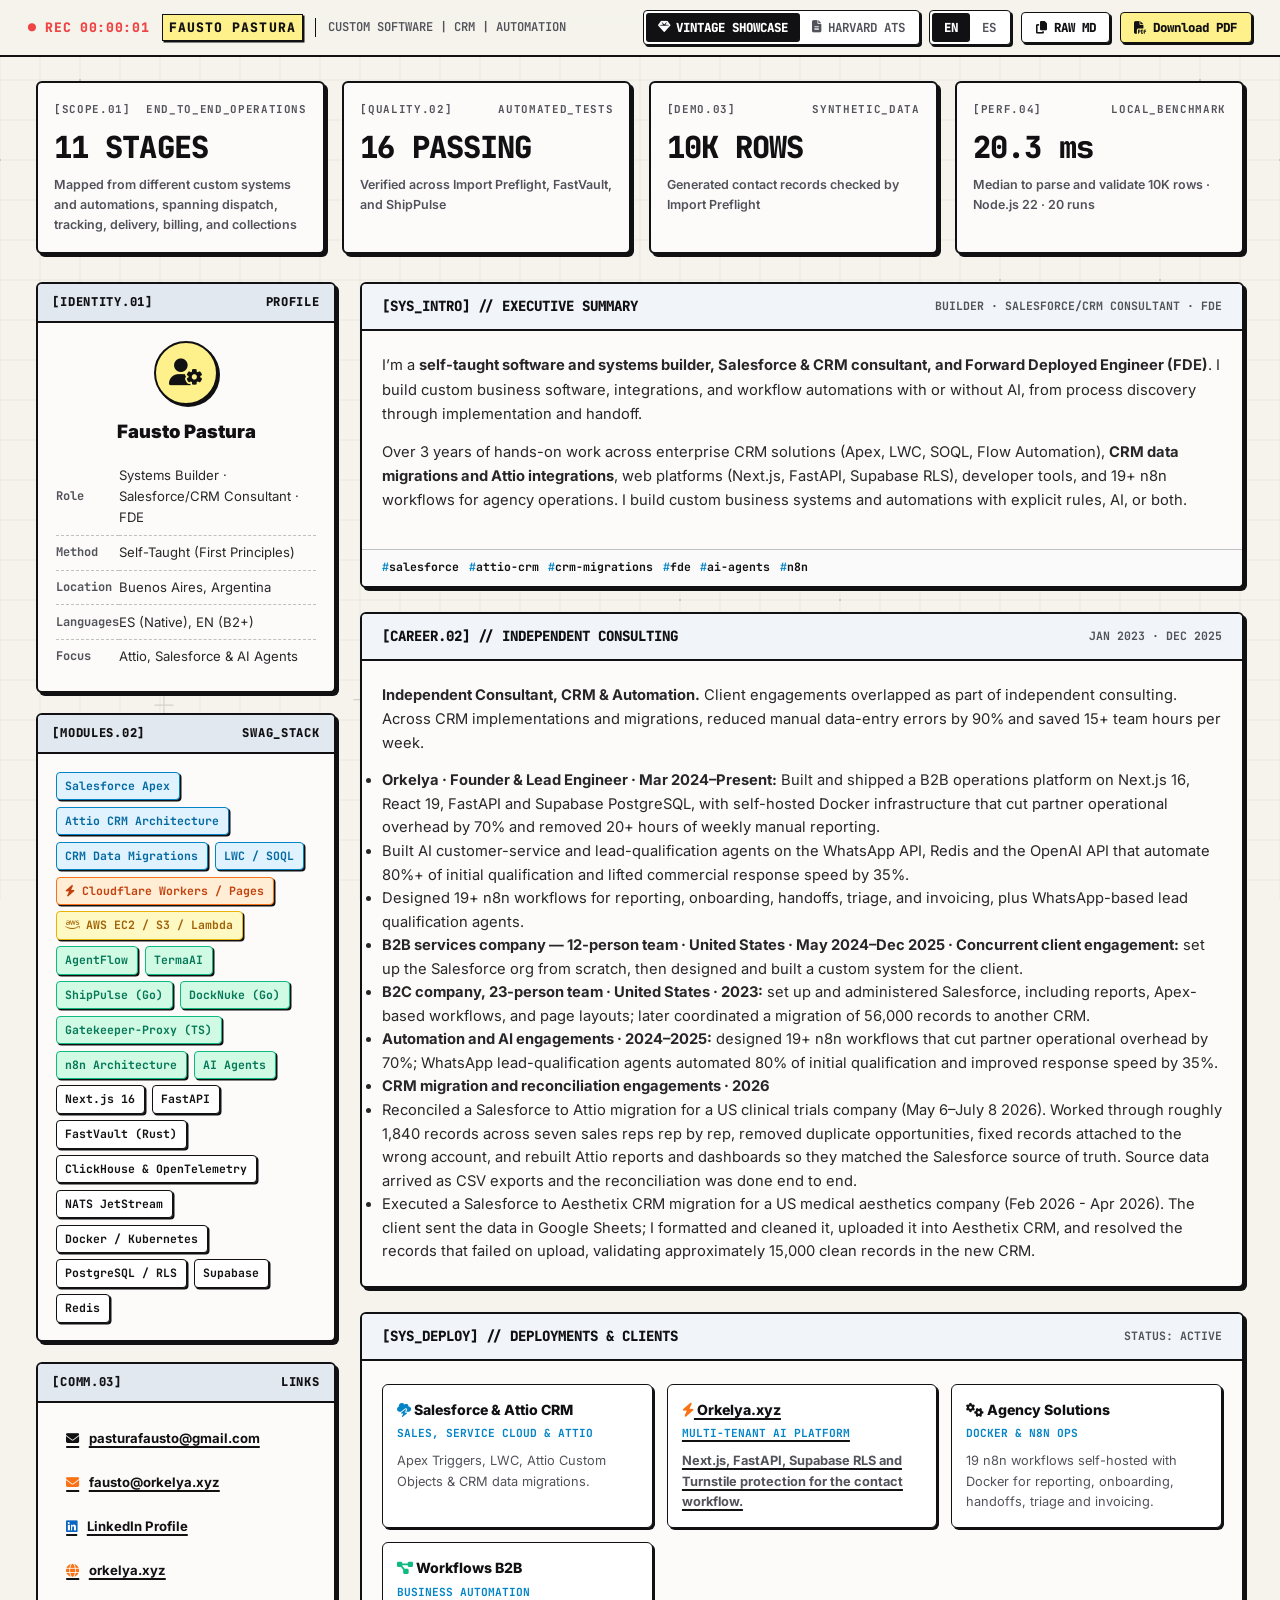
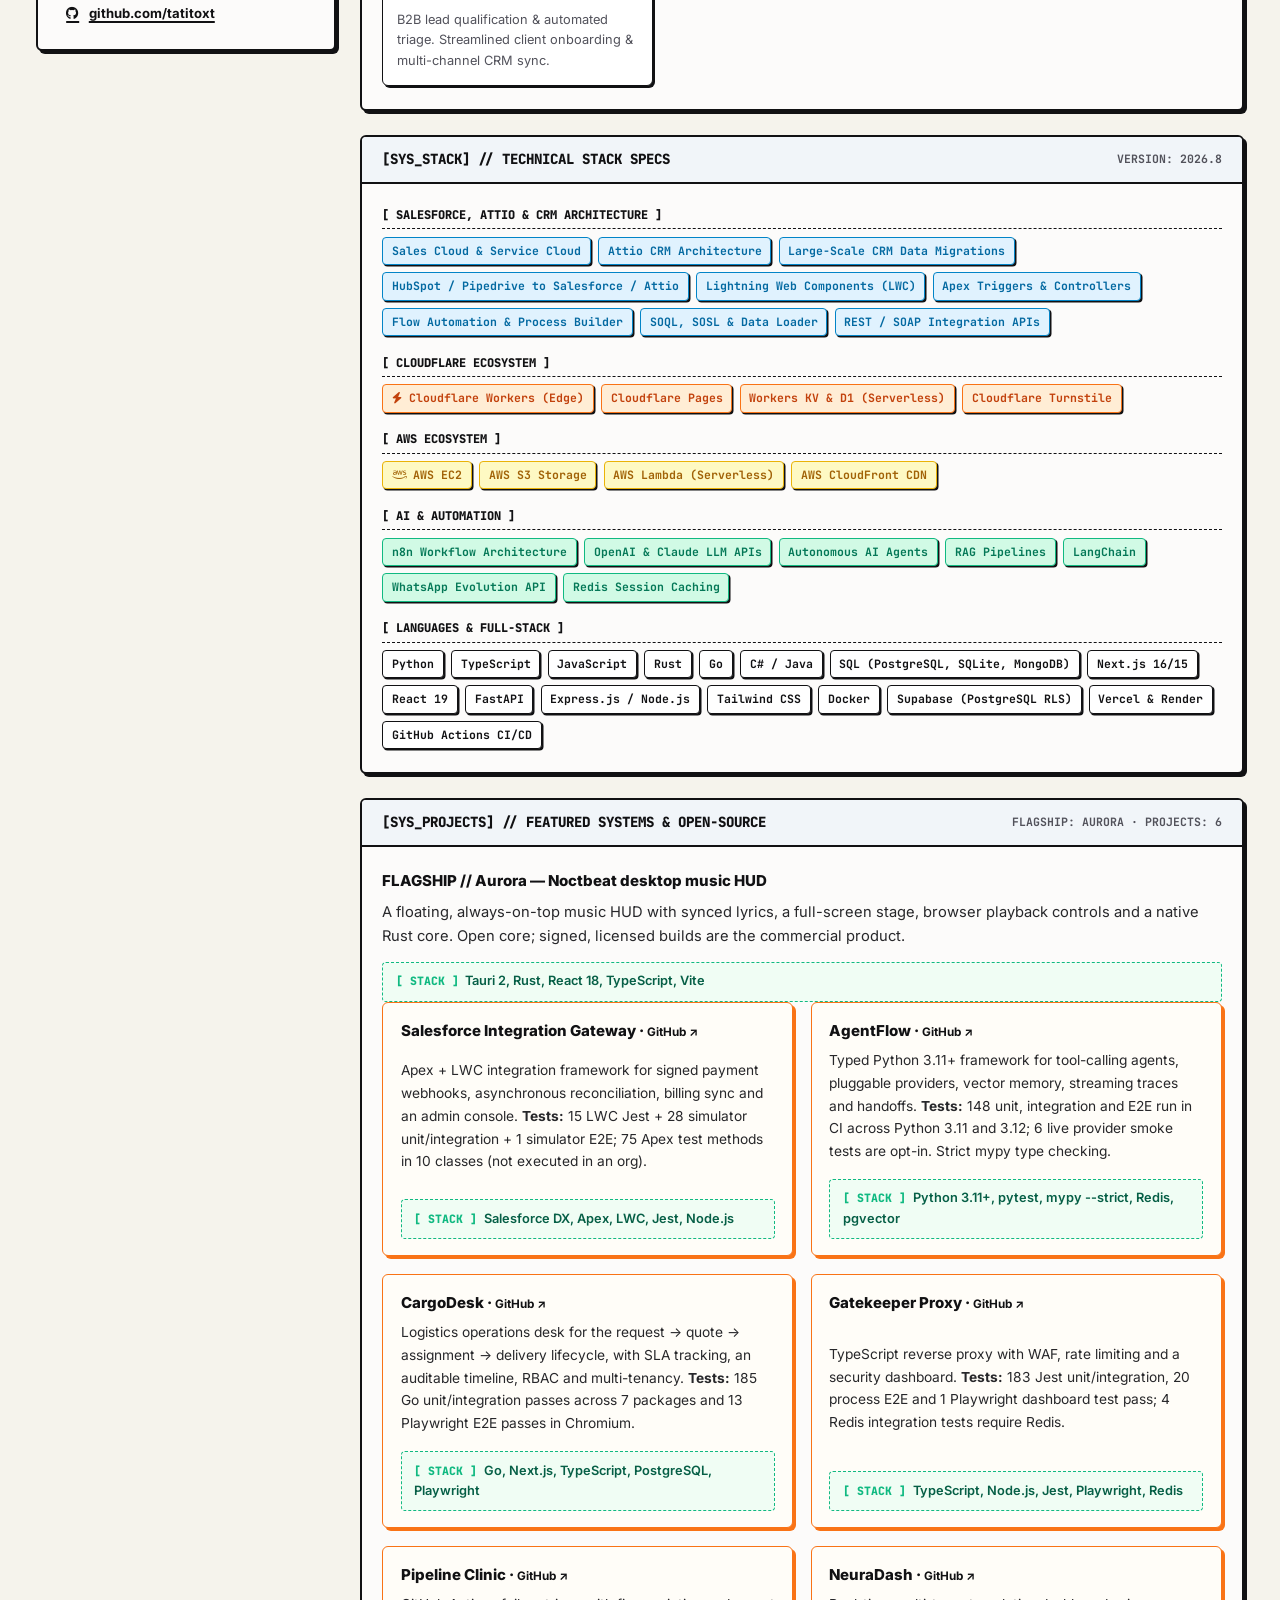
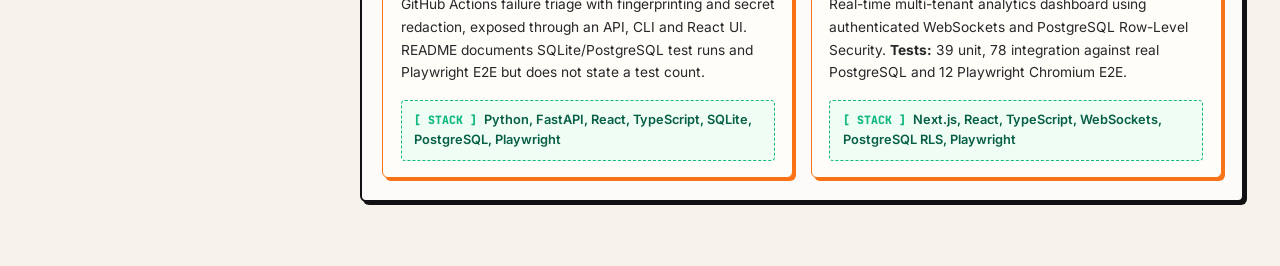
==== commit 2d351264: "Add Download PDF button label" ====
--- a/resume-app/index.html
+++ b/resume-app/index.html
@@ -52,8 +52,8 @@
           <i class="fa-solid fa-copy"></i> <span class="btn-text">RAW MD</span>
         </button>
 
-        <button id="btnPrintPDF" class="action-btn primary" title="Export as High-Quality PDF">
-          <i class="fa-solid fa-print"></i> <span class="btn-text">PRINT / PDF</span>
+        <button id="btnPrintPDF" class="action-btn primary" title="Download PDF using your browser's print dialog">
+          <i class="fa-solid fa-file-pdf"></i> <span class="btn-text">Download PDF</span>
         </button>
       </div>
     </div>
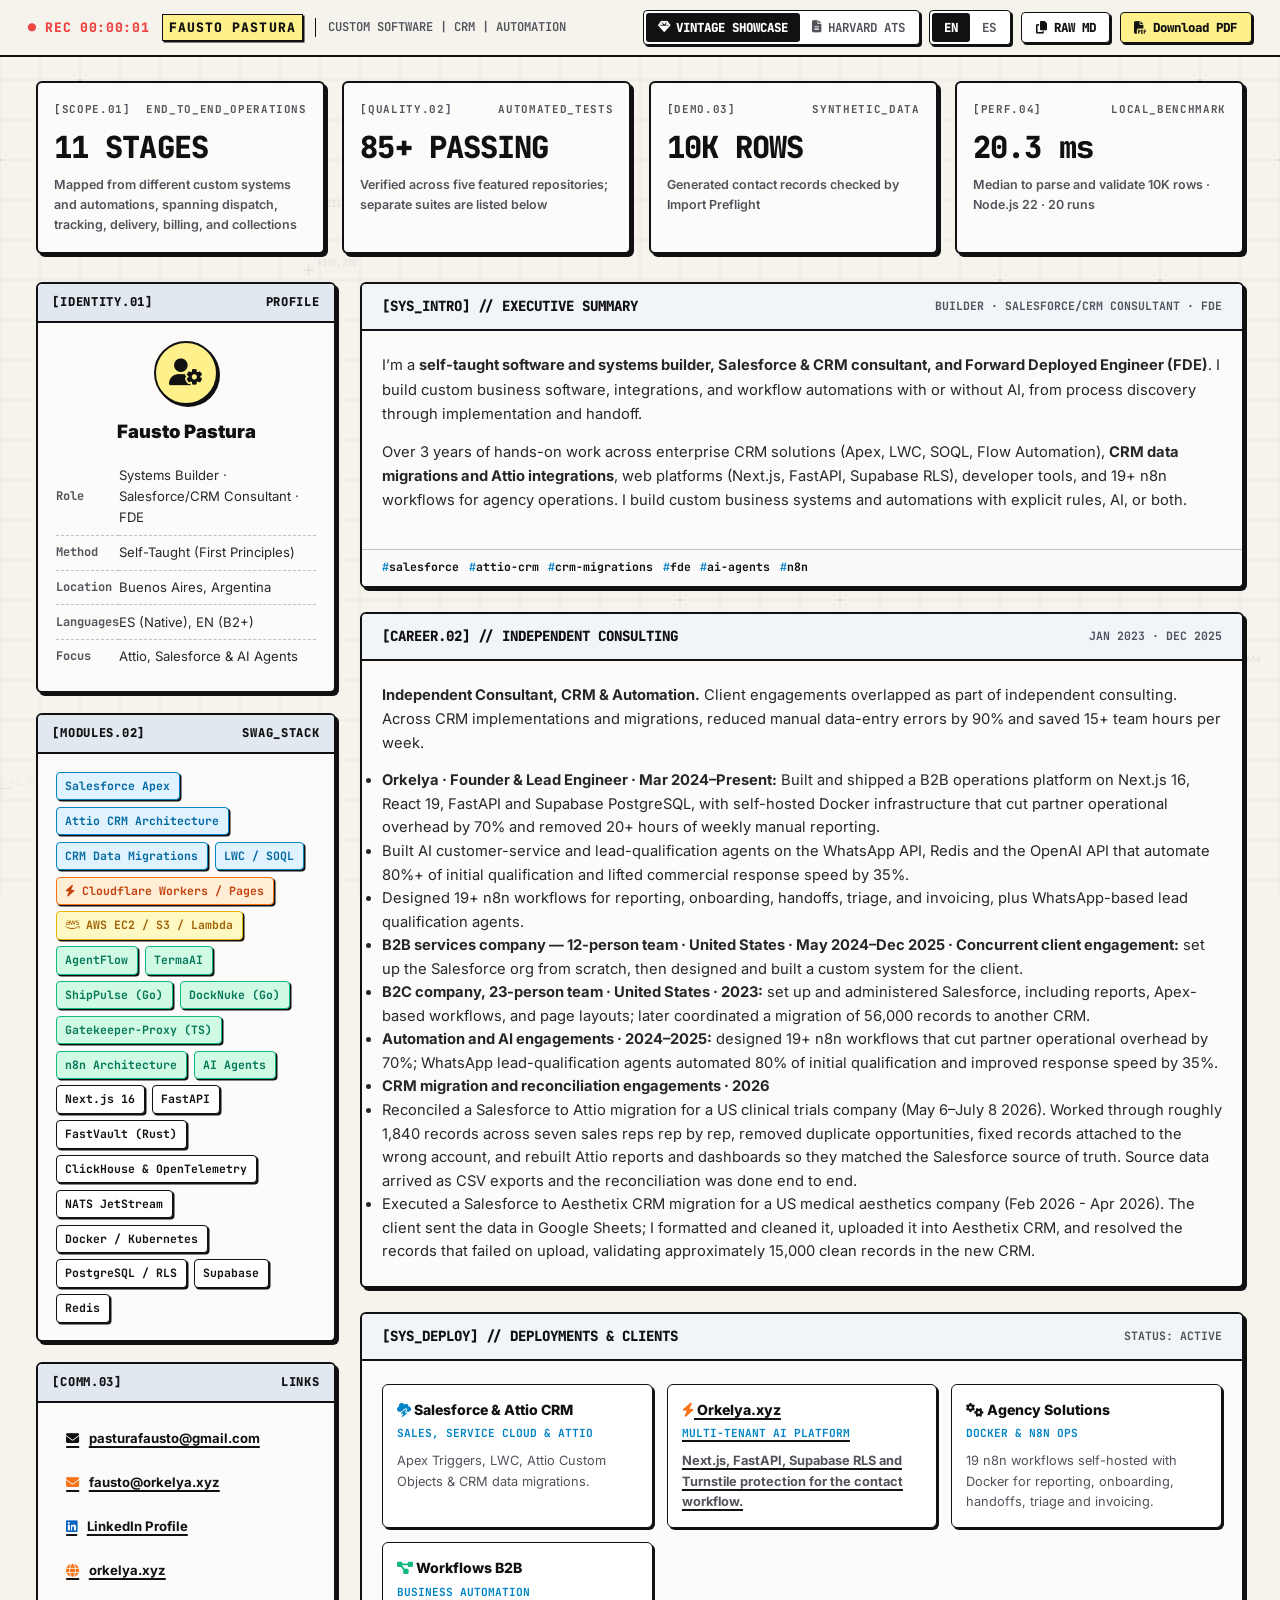
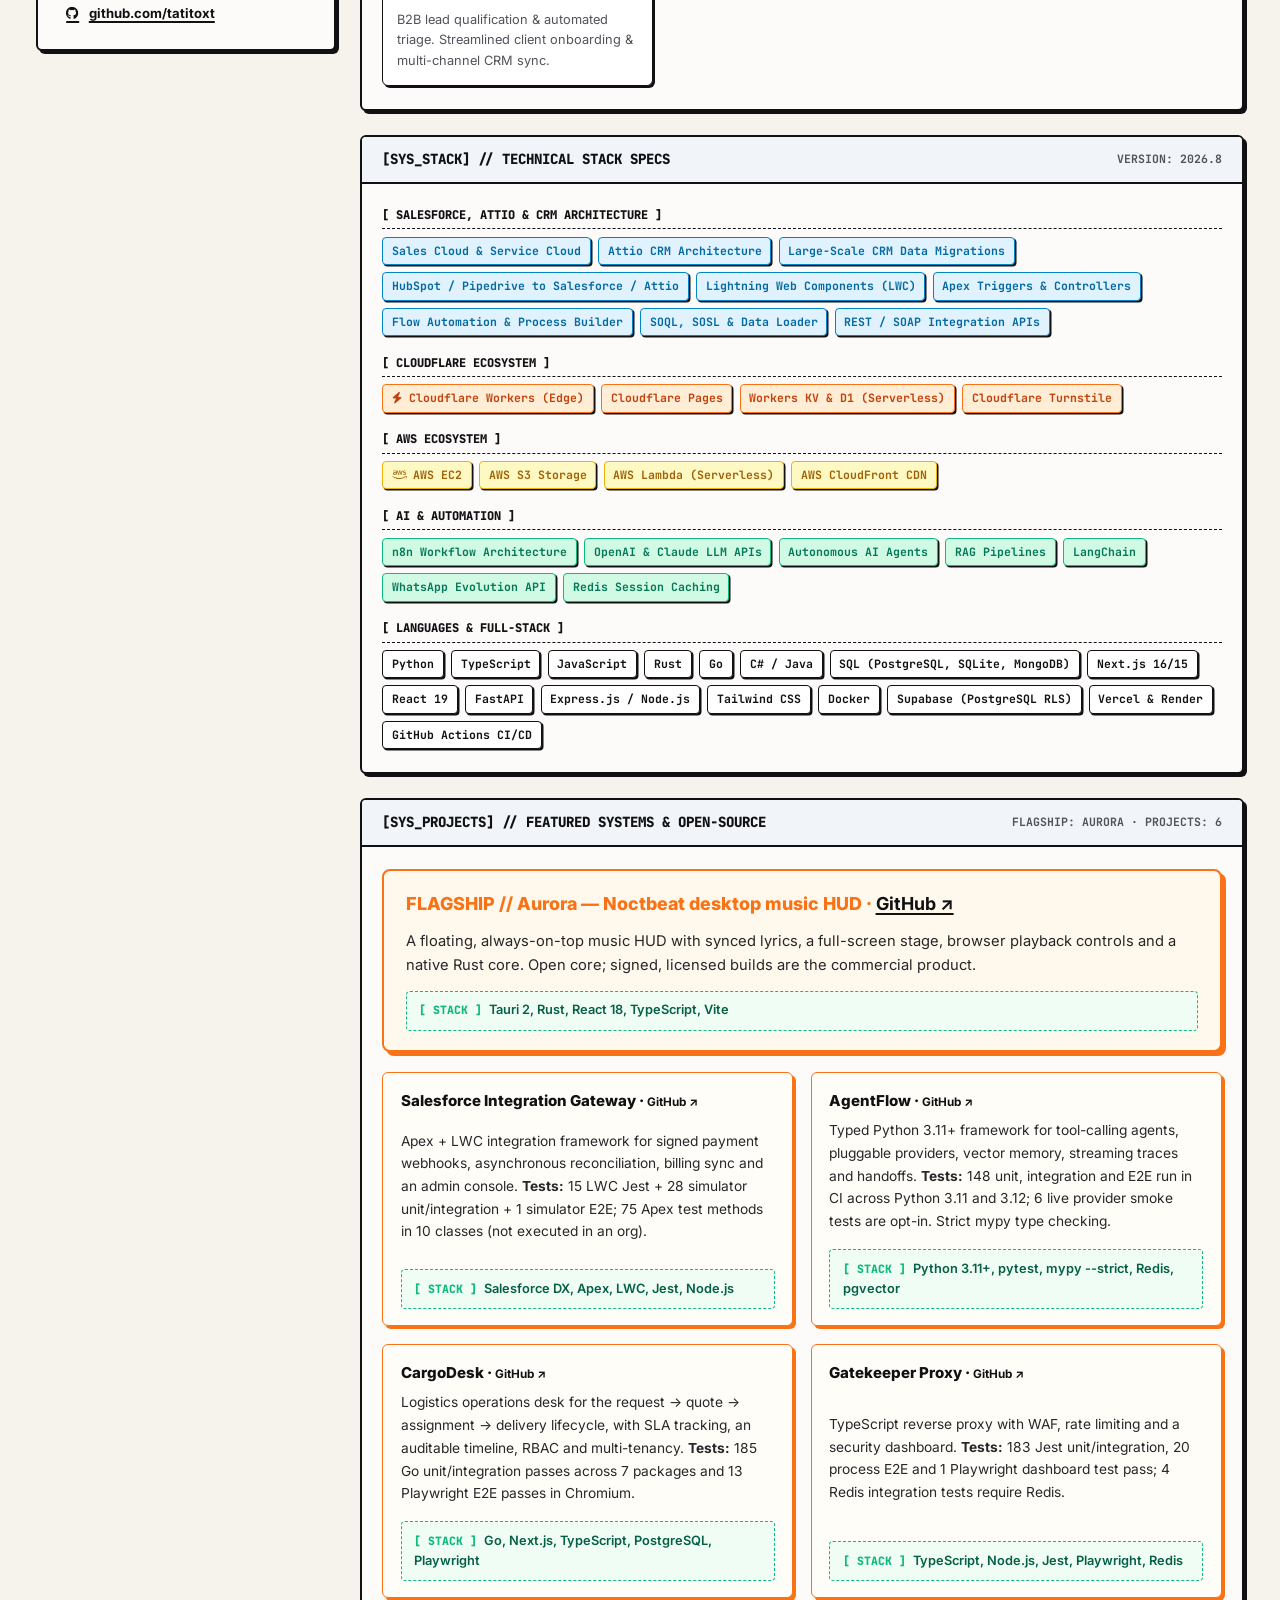
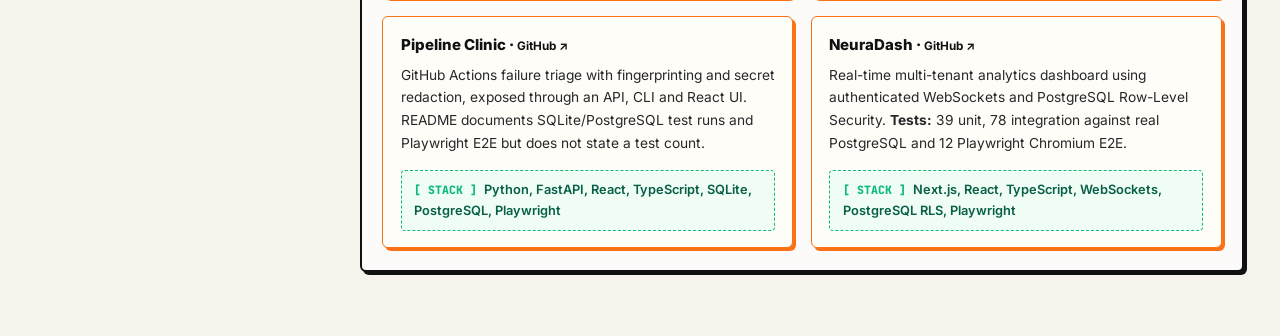
==== commit 7442dcd8: "Refine featured projects and Aurora flagship" ====
--- a/resume-app/index.html
+++ b/resume-app/index.html
@@ -72,8 +72,8 @@
 
       <div class="vintage-card">
         <div class="vintage-card-label"><span>[QUALITY.02]</span><span>AUTOMATED_TESTS</span></div>
-        <div class="metric-num">16 PASSING</div>
-        <div class="metric-desc" data-en="Verified across Import Preflight, FastVault, and ShipPulse" data-es="Verificados en Import Preflight, FastVault y ShipPulse">Verified across Import Preflight, FastVault, and ShipPulse</div>
+        <div class="metric-num">85+ PASSING</div>
+        <div class="metric-desc" data-en="Verified across five featured repositories; separate suites are listed below" data-es="Verificados en cinco repos destacados; las suites se detallan abajo">Verified across five featured repositories; separate suites are listed below</div>
       </div>
 
       <div class="vintage-card">
@@ -388,7 +388,7 @@
             </div>
             <div class="post-body">
               <div class="project-flagship">
-                <strong class="proj-title">FLAGSHIP // Aurora — Noctbeat desktop music HUD</strong>
+                <strong class="proj-title">FLAGSHIP // Aurora — Noctbeat desktop music HUD · <a href="https://github.com/tatitoxt/aurora" target="_blank" rel="noopener">GitHub ↗</a></strong>
                 <p class="lang-content-en">A floating, always-on-top music HUD with synced lyrics, a full-screen stage, browser playback controls and a native Rust core. Open core; signed, licensed builds are the commercial product.</p>
                 <p class="lang-content-es">HUD musical flotante siempre visible, con letras sincronizadas, escenario fullscreen, controles de reproducción del navegador y núcleo nativo en Rust. Core abierto; las versiones firmadas y licenciadas son el producto comercial.</p>
                 <div class="project-impact-box"><span class="impact-badge">[ STACK ]</span><span>Tauri 2, Rust, React 18, TypeScript, Vite</span></div>
@@ -535,8 +535,8 @@
 
         <section class="doc-section">
           <h2 class="section-title" data-en="FEATURED OPEN-SOURCE & SYSTEMS PROJECTS" data-es="PROYECTOS Y SISTEMAS OPEN-SOURCE DESTACADOS">FEATURED OPEN-SOURCE &amp; SYSTEMS PROJECTS</h2>
-          <p class="lang-content-en">Aurora (Tauri 2, Rust, React 18, TypeScript): floating music HUD with synced lyrics and native playback; test counts documented in its README.</p>
-          <p class="lang-content-es">Aurora (Tauri 2, Rust, React 18, TypeScript): HUD musical flotante con letras sincronizadas y reproducción nativa; conteos de pruebas documentados en su README.</p>
+          <p class="lang-content-en ats-project-line">Aurora (Tauri 2, Rust, React 18, TypeScript): floating music HUD with synced lyrics and native playback; see README for test counts.</p>
+          <p class="lang-content-es ats-project-line">Aurora (Tauri 2, Rust, React 18, TypeScript): HUD musical flotante con letras sincronizadas y reproducción nativa; ver README para los conteos de pruebas.</p>
           <ul class="bullet-list lang-content-en ats-project-list">
             <li>Salesforce Integration Gateway (Salesforce DX, Apex, LWC, Jest): signed payment webhooks, async reconciliation, billing sync and admin console; 15 LWC Jest + 28 simulator unit/integration + 1 simulator E2E passing; 75 Apex test methods in 10 classes, not executed in a Salesforce org.</li>
             <li>AgentFlow (Python 3.11+, pytest, Redis, pgvector): typed tool-calling agent framework with pluggable providers, vector memory, tracing and handoffs; 148 automated tests passing in CI; 6 live provider smoke tests opt-in; mypy strict.</li>
--- a/resume-app/styles.css
+++ b/resume-app/styles.css
@@ -740,3 +740,115 @@
 .project-showcase-list .proj-title a:hover {
   text-decoration: underline;
 }
+
+
+/* Flagship and six-project showcase */
+.project-flagship {
+  margin-bottom: 1.25rem;
+  padding: 1.2rem 1.35rem;
+  border: 2px solid var(--cloudflare-orange);
+  border-radius: 8px;
+  background: #fff8ed;
+  box-shadow: 4px 4px 0 var(--cloudflare-orange);
+}
+
+.project-flagship .proj-title {
+  display: block;
+  margin-bottom: 0.6rem;
+  color: var(--cloudflare-orange);
+  font-size: 1.12rem;
+}
+
+.ats-print-content .ats-project-list {
+  margin: 0.35rem 0 0.7rem;
+  padding-left: 1.2rem;
+}
+
+.ats-print-content .ats-project-list li {
+  margin-bottom: 0.3rem;
+}
+
+@media print {
+  @page {
+    size: A4;
+    margin: 14mm 15mm;
+  }
+
+  html,
+  body,
+  body.mode-portfolio,
+  body.mode-ats {
+    background: #ffffff !important;
+    color: #111111 !important;
+    font: 10pt/1.35 Arial, Helvetica, sans-serif !important;
+    -webkit-print-color-adjust: exact;
+    print-color-adjust: exact;
+  }
+
+  #vintageCanvas,
+  .app-header,
+  .metrics-strip,
+  .showcase-grid,
+  .toast,
+  .no-print {
+    display: none !important;
+  }
+
+  .resume-wrapper,
+  .resume-document,
+  .ats-print-content {
+    display: block !important;
+    width: 100% !important;
+    max-width: none !important;
+    margin: 0 !important;
+    padding: 0 !important;
+    border: 0 !important;
+    box-shadow: none !important;
+    background: #ffffff !important;
+  }
+
+  .ats-print-content {
+    color: #111111 !important;
+  }
+
+  .doc-header,
+  .doc-section {
+    break-inside: avoid;
+  }
+
+  .doc-section {
+    margin: 0 0 0.8rem !important;
+    padding: 0 !important;
+  }
+
+  .doc-section a {
+    color: #111111 !important;
+    text-decoration: none !important;
+  }
+
+  .ats-print-content .section-title {
+    margin: 0.7rem 0 0.35rem !important;
+    border-bottom: 1px solid #777 !important;
+    color: #111 !important;
+    font-size: 11pt !important;
+  }
+
+  .ats-print-content p,
+  .ats-print-content li {
+    font-size: 9pt !important;
+  }
+
+  .ats-print-content li {
+    margin-bottom: 0.2rem !important;
+  }
+
+  .ats-print-content .lang-content-en,
+  .ats-print-content .lang-content-es {
+    display: none !important;
+  }
+
+  body.lang-en .ats-print-content .lang-content-en,
+  body.lang-es .ats-print-content .lang-content-es {
+    display: block !important;
+  }
+}
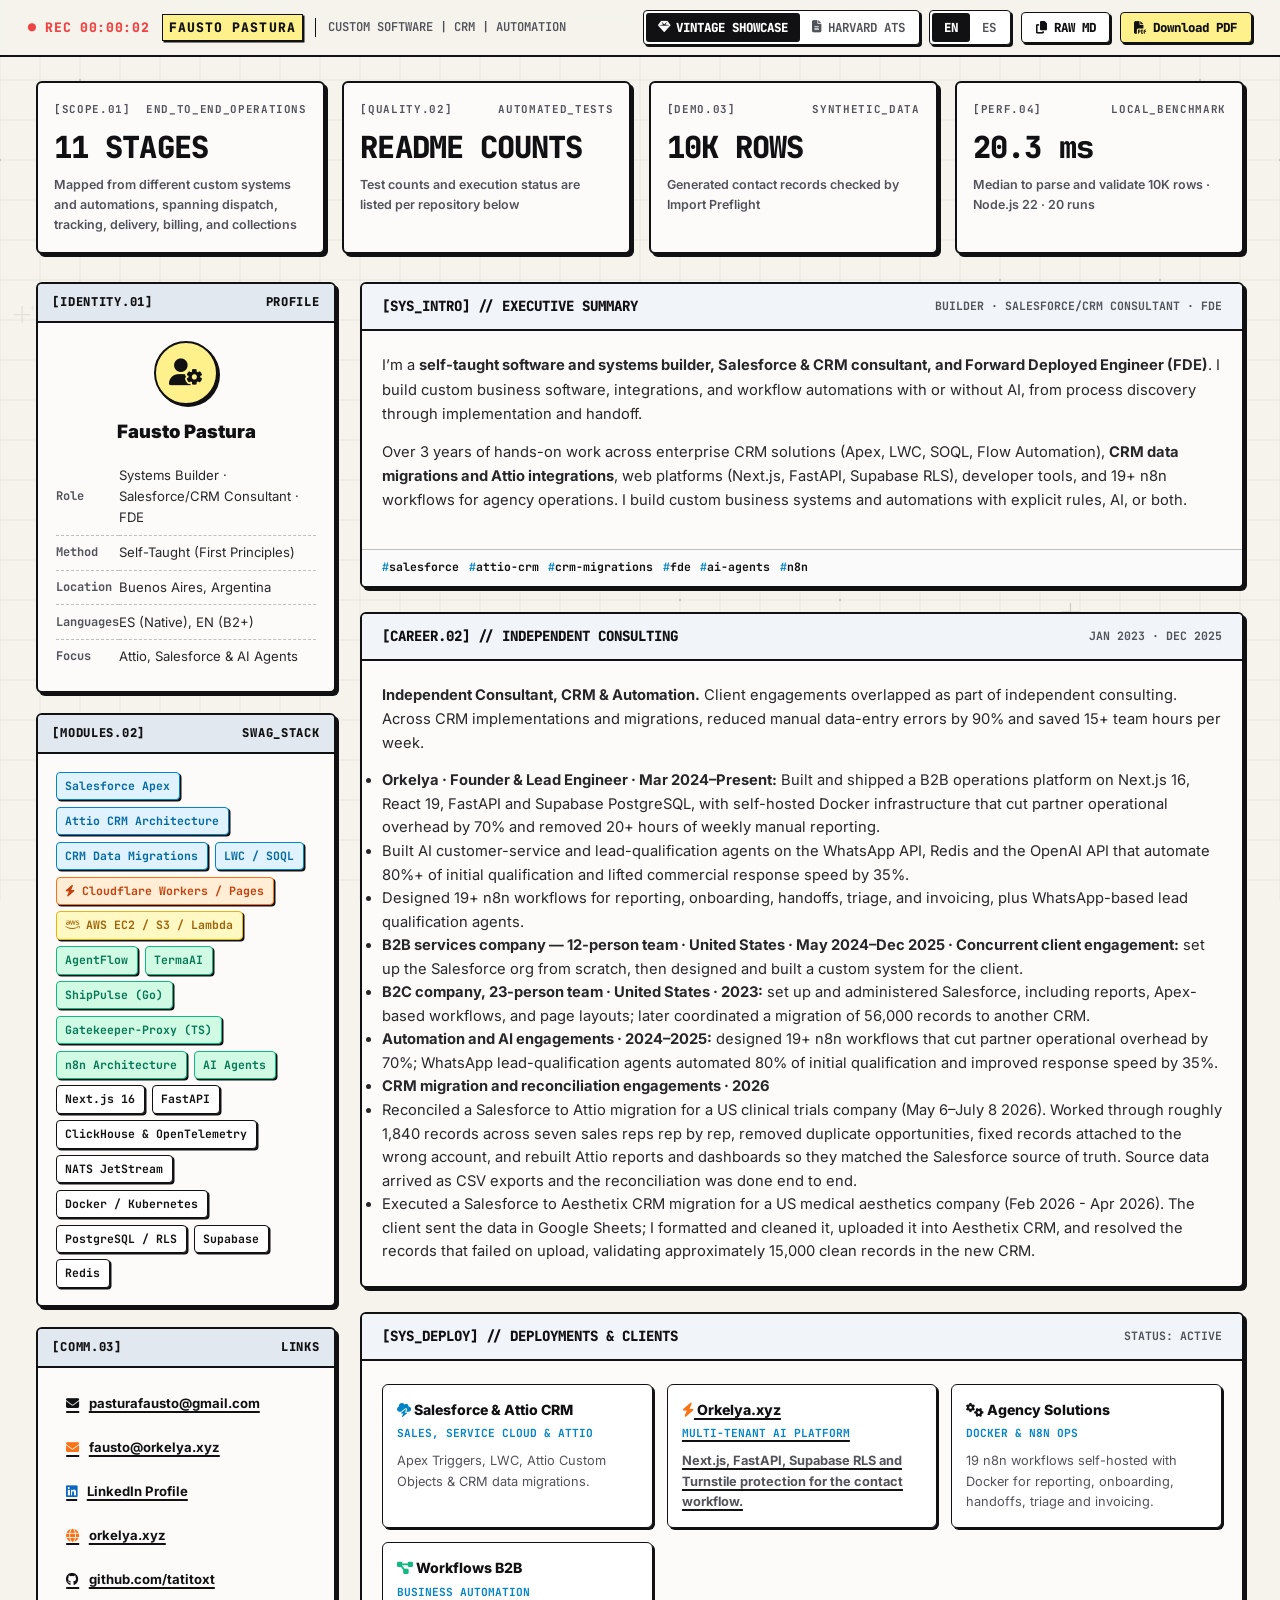
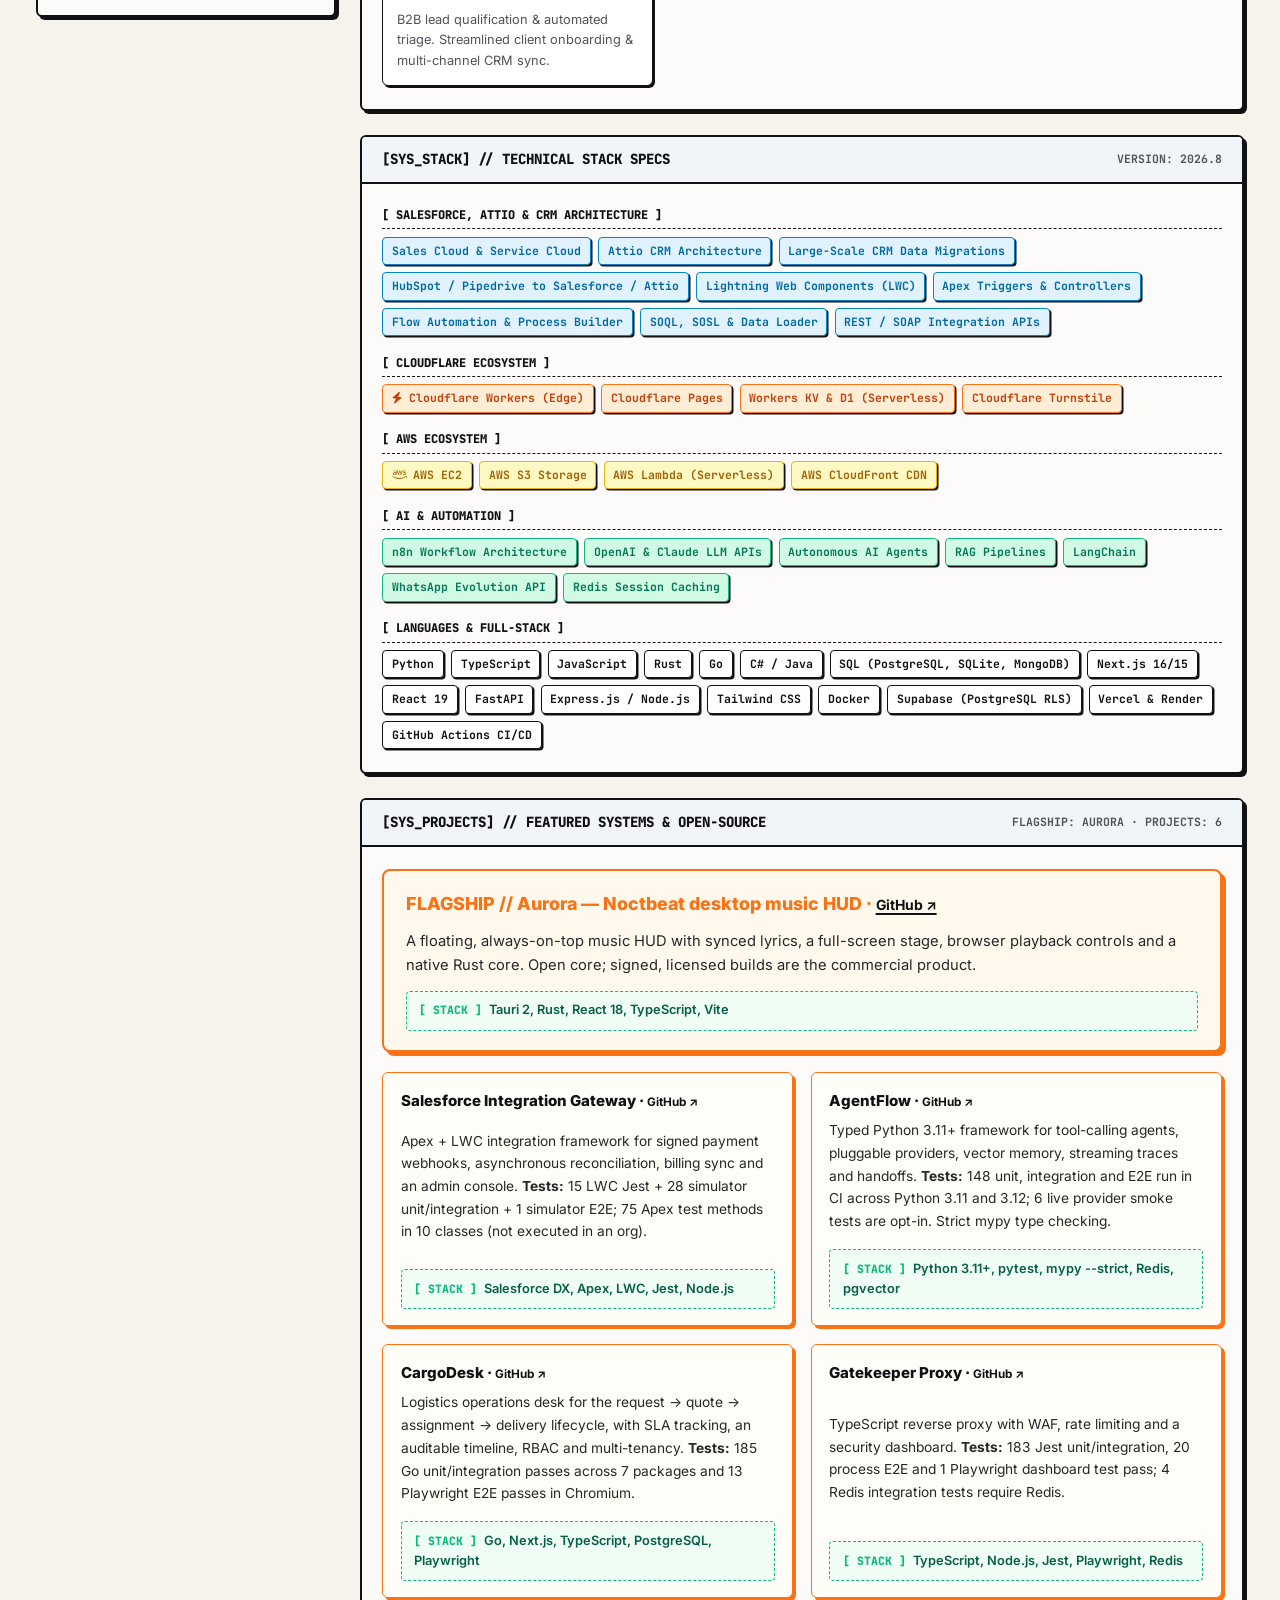
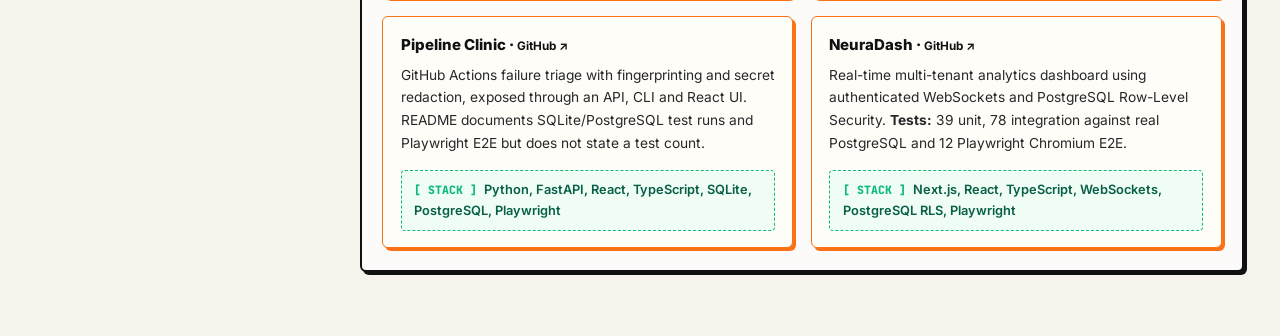
==== commit 3ca8af9a: "Remove retired project references and stale count" ====
--- a/resume-app/index.html
+++ b/resume-app/index.html
@@ -72,8 +72,8 @@
 
       <div class="vintage-card">
         <div class="vintage-card-label"><span>[QUALITY.02]</span><span>AUTOMATED_TESTS</span></div>
-        <div class="metric-num">85+ PASSING</div>
-        <div class="metric-desc" data-en="Verified across five featured repositories; separate suites are listed below" data-es="Verificados en cinco repos destacados; las suites se detallan abajo">Verified across five featured repositories; separate suites are listed below</div>
+        <div class="metric-num">README COUNTS</div>
+        <div class="metric-desc" data-en="Test counts and execution status are listed per repository below" data-es="Los conteos y el estado de ejecución figuran en cada repositorio">Test counts and execution status are listed per repository below</div>
       </div>
 
       <div class="vintage-card">
@@ -150,13 +150,11 @@
               <span class="tech-pill patina">AgentFlow</span>
               <span class="tech-pill patina">TermaAI</span>
               <span class="tech-pill patina">ShipPulse (Go)</span>
-              <span class="tech-pill patina">DockNuke (Go)</span>
               <span class="tech-pill patina">Gatekeeper-Proxy (TS)</span>
               <span class="tech-pill patina">n8n Architecture</span>
               <span class="tech-pill patina">AI Agents</span>
               <span class="tech-pill">Next.js 16</span>
               <span class="tech-pill">FastAPI</span>
-              <span class="tech-pill">FastVault (Rust)</span>
               <span class="tech-pill">ClickHouse & OpenTelemetry</span>
               <span class="tech-pill">NATS JetStream</span>
               <span class="tech-pill">Docker / Kubernetes</span>
@@ -485,7 +483,7 @@
           <p class="skill-category"><strong>Salesforce, Attio & CRM Architecture:</strong> Sales Cloud, Service Cloud, Attio CRM, Large-Scale CRM Data Migrations (HubSpot/Pipedrive to Salesforce/Attio), Apex Triggers, LWC, Flows, SOQL, Data Loader, REST/SOAP APIs</p>
           <p class="skill-category"><strong>Languages:</strong> Python, TypeScript, JavaScript, Apex (Salesforce), SOQL, SOSL, SQL, C, C++, Rust, Go, C#, Java, HTML5, CSS3, Bash</p>
           <p class="skill-category"><strong>Cloud & Edge (Cloudflare & AWS):</strong> Cloudflare Workers, Pages, Zero Trust, D1 SQL, Turnstile, AWS EC2, S3, Lambda, ECS, CloudFront, Route53</p>
-          <p class="skill-category"><strong>AI, Agent & Automation:</strong> AgentFlow, TermaAI, FastVault (Rust), n8n Workflow Architecture, OpenAI/Claude APIs, RAG, LangChain, Redis</p>
+          <p class="skill-category"><strong>AI, Agent & Automation:</strong> AgentFlow, n8n Workflow Architecture, OpenAI/Claude APIs, RAG, LangChain, Redis</p>
           <p class="skill-category"><strong>Full-Stack & Databases:</strong> Next.js 16/15, React 19, FastAPI, Node.js, Express, Tailwind CSS, Supabase, PostgreSQL, MongoDB, Docker, Vercel, Render</p>
         </section>
 
--- a/resume-app/styles.css
+++ b/resume-app/styles.css
@@ -707,18 +707,6 @@
 
 .toast.hidden { opacity: 0; pointer-events: none; }
 
-/* PRINT MEDIA */
-@media print {
-  @page { margin: 0.4in; size: letter; }
-  body { background: #ffffff !important; color: #000000 !important; padding: 0 !important; }
-  #vintageCanvas { display: none !important; }
-  .no-print, .app-header, .metrics-strip, .showcase-grid, .toast { display: none !important; }
-  .ats-print-content { display: block !important; padding: 0 !important; }
-  .resume-wrapper { max-width: 100% !important; margin: 0 !important; padding: 0 !important; }
-  .resume-document { background: #ffffff !important; color: #000000 !important; border: none !important; padding: 0 !important; }
-  a { color: #000000 !important; text-decoration: none !important; }
-}
-
 /* Featured repository cards */
 .project-showcase-list li.featured-project {
   border-color: var(--cloudflare-orange);
@@ -759,6 +747,11 @@
   font-size: 1.12rem;
 }
 
+.project-flagship .proj-title a {
+  font-size: 0.78em;
+  color: var(--text-black);
+}
+
 .ats-print-content .ats-project-list {
   margin: 0.35rem 0 0.7rem;
   padding-left: 1.2rem;
@@ -768,6 +761,94 @@
   margin-bottom: 0.3rem;
 }
 
+.ats-project-line {
+  margin: 0.25rem 0;
+}
+
+@media print {
+  @page {
+    size: letter;
+    margin: 0.45in;
+  }
+
+  html,
+  body {
+    background: #ffffff !important;
+    color: #111111 !important;
+    font: 9pt/1.3 Arial, Helvetica, sans-serif !important;
+    padding: 0 !important;
+    -webkit-print-color-adjust: exact;
+    print-color-adjust: exact;
+  }
+
+  #vintageCanvas,
+  .no-print,
+  .app-header,
+  .metrics-strip,
+  .showcase-grid,
+  .toast {
+    display: none !important;
+  }
+
+  .ats-print-content {
+    display: block !important;
+    padding: 0 !important;
+    color: #111111 !important;
+  }
+
+  .resume-wrapper,
+  .resume-document {
+    width: 100% !important;
+    max-width: 100% !important;
+    margin: 0 !important;
+    padding: 0 !important;
+    border: 0 !important;
+    box-shadow: none !important;
+    background: #ffffff !important;
+  }
+
+  .doc-header,
+  .doc-section {
+    break-inside: avoid;
+  }
+
+  .doc-section {
+    margin: 0 0 0.65rem !important;
+    padding: 0 !important;
+  }
+
+  .doc-section a {
+    color: #111111 !important;
+    text-decoration: none !important;
+  }
+
+  .ats-print-content .section-title {
+    margin: 0.6rem 0 0.3rem !important;
+    border-bottom: 1px solid #777 !important;
+    color: #111111 !important;
+    font-size: 10pt !important;
+  }
+
+  .ats-print-content p,
+  .ats-print-content li {
+    color: #222222 !important;
+    font-size: 8.5pt !important;
+  }
+
+  .ats-print-content li {
+    margin-bottom: 0.15rem !important;
+  }
+
+  .ats-print-content .lang-content-en,
+  .ats-print-content .lang-content-es {
+    display: none !important;
+  }
+
+  body.lang-en .ats-print-content .lang-content-en,
+  body.lang-es .ats-print-content .lang-content-es {
+    display: block !important;
+  }
+}
 @media print {
   @page {
     size: A4;
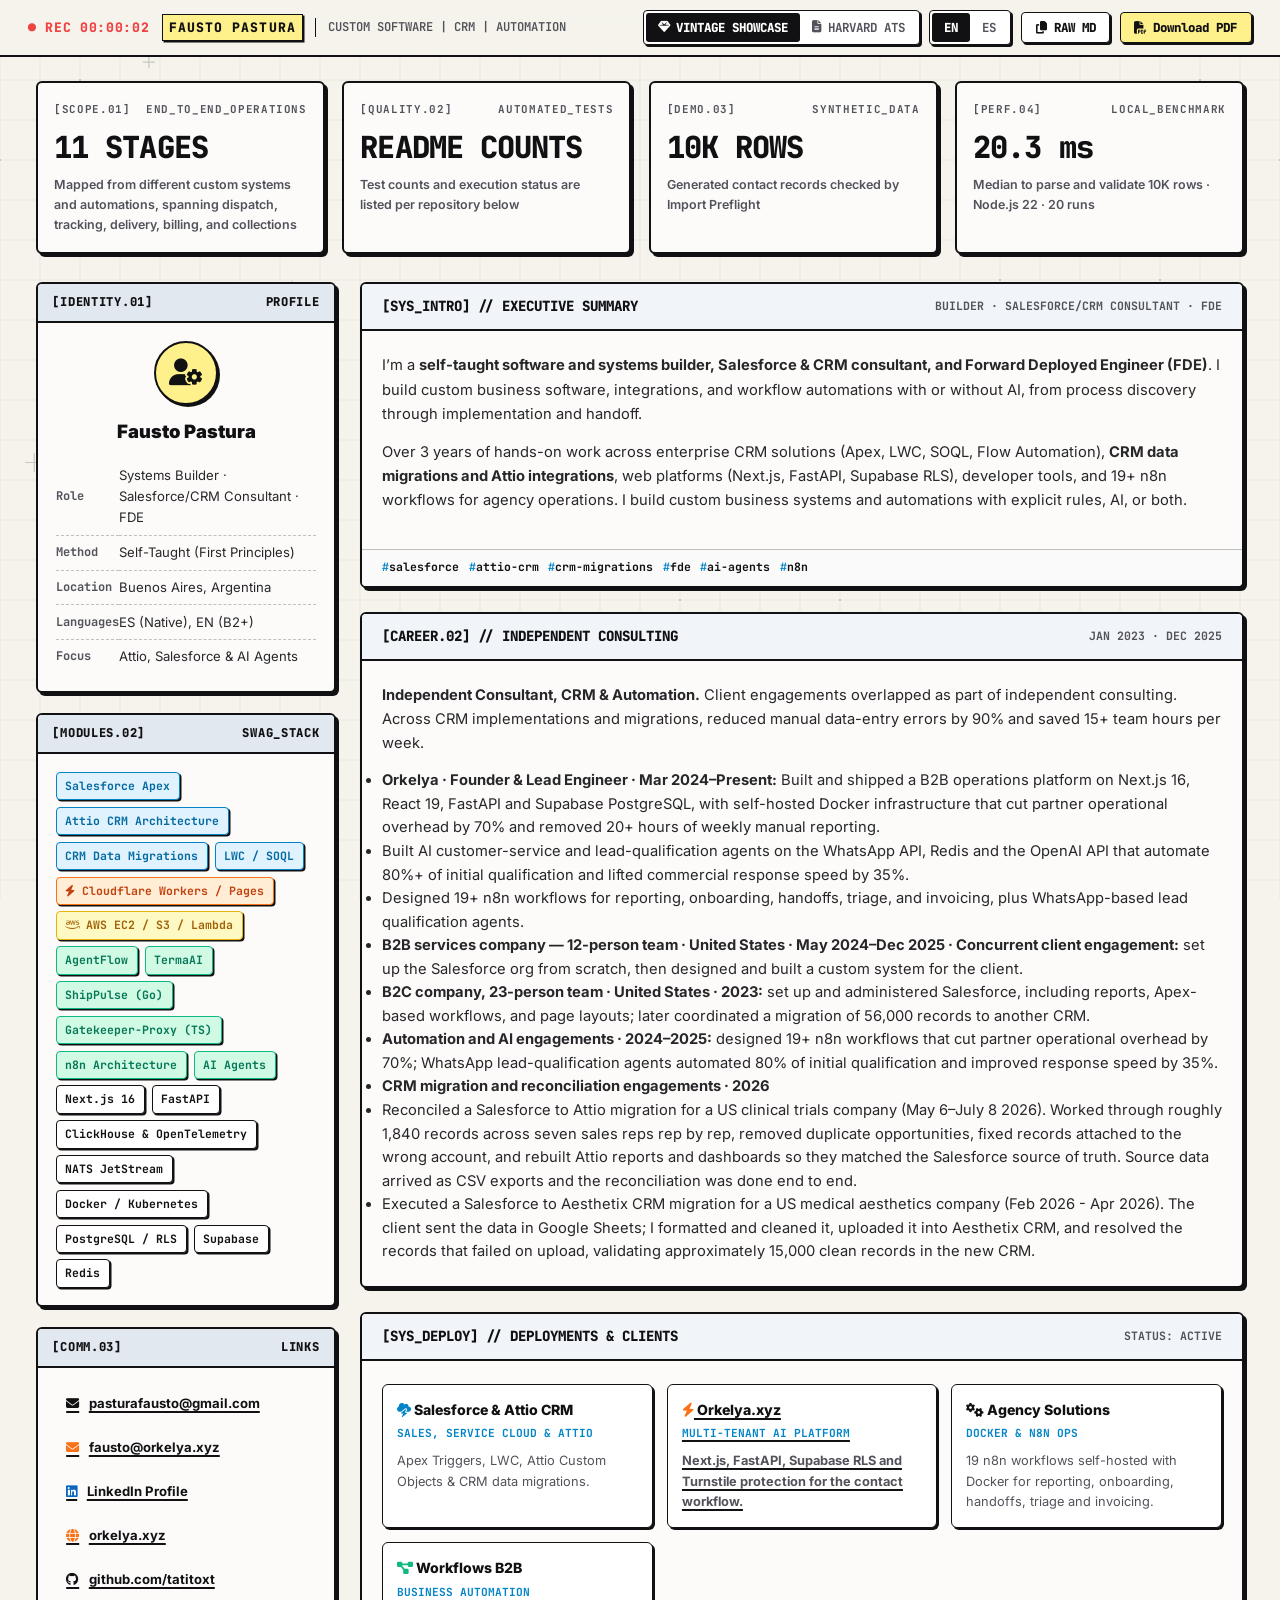
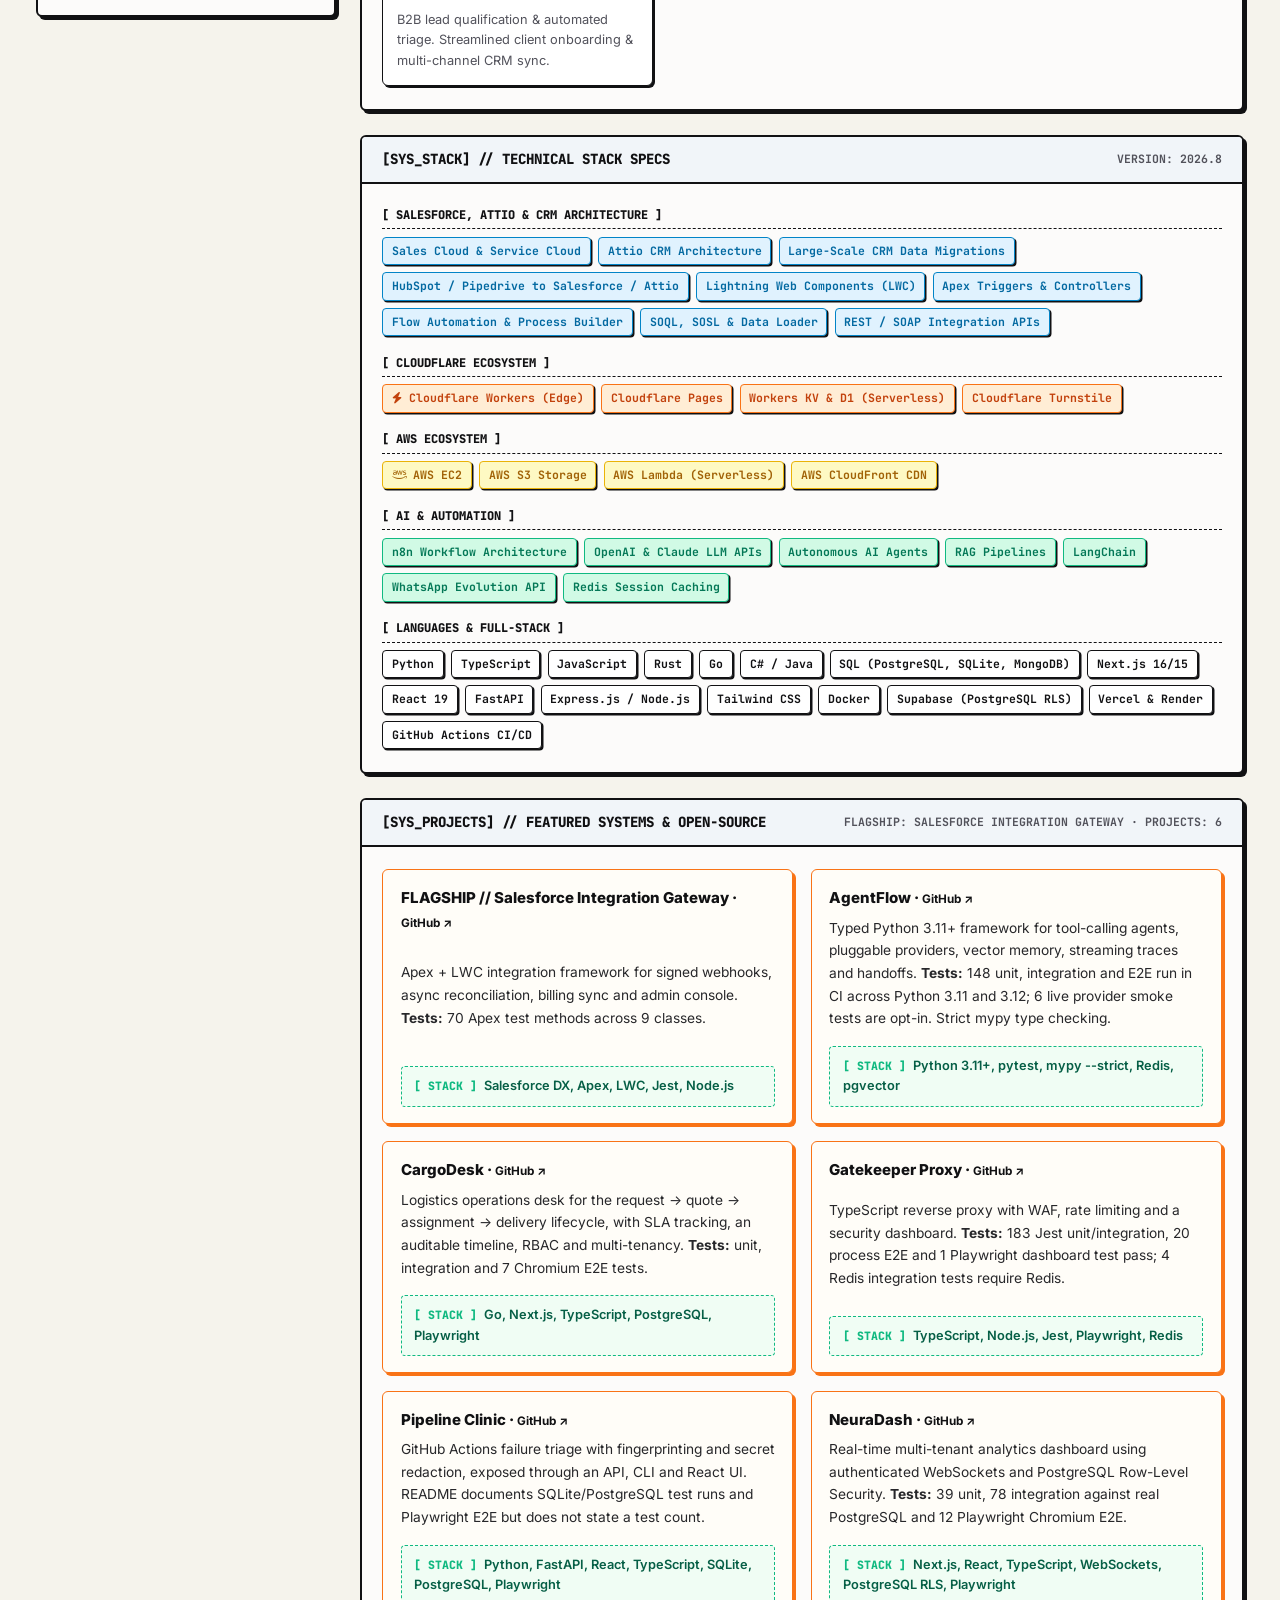
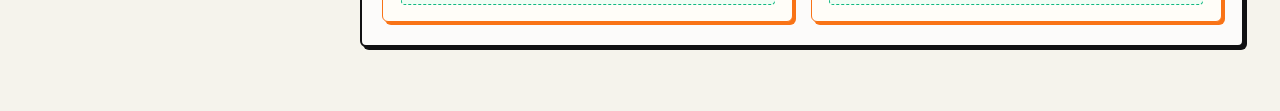
==== commit ccec3c45: "Make Salesforce Gateway the resume flagship" ====
--- a/resume-app/index.html
+++ b/resume-app/index.html
@@ -382,20 +382,14 @@
           <div class="post-card">
             <div class="post-header">
               <span class="post-title">[SYS_PROJECTS] // FEATURED SYSTEMS & OPEN-SOURCE</span>
-              <span class="post-date">FLAGSHIP: AURORA · PROJECTS: 6</span>
+              <span class="post-date">FLAGSHIP: SALESFORCE INTEGRATION GATEWAY · PROJECTS: 6</span>
             </div>
             <div class="post-body">
-              <div class="project-flagship">
-                <strong class="proj-title">FLAGSHIP // Aurora — Noctbeat desktop music HUD · <a href="https://github.com/tatitoxt/aurora" target="_blank" rel="noopener">GitHub ↗</a></strong>
-                <p class="lang-content-en">A floating, always-on-top music HUD with synced lyrics, a full-screen stage, browser playback controls and a native Rust core. Open core; signed, licensed builds are the commercial product.</p>
-                <p class="lang-content-es">HUD musical flotante siempre visible, con letras sincronizadas, escenario fullscreen, controles de reproducción del navegador y núcleo nativo en Rust. Core abierto; las versiones firmadas y licenciadas son el producto comercial.</p>
-                <div class="project-impact-box"><span class="impact-badge">[ STACK ]</span><span>Tauri 2, Rust, React 18, TypeScript, Vite</span></div>
-              </div>
               <ul class="project-showcase-list">
-                <li class="featured-project">
-                  <strong class="proj-title">Salesforce Integration Gateway · <a href="https://github.com/tatitoxt/salesforce-integration-gateway" target="_blank" rel="noopener">GitHub ↗</a></strong>
-                  <p class="lang-content-en">Apex + LWC integration framework for signed payment webhooks, asynchronous reconciliation, billing sync and an admin console. <strong>Tests:</strong> 15 LWC Jest + 28 simulator unit/integration + 1 simulator E2E; 75 Apex test methods in 10 classes (not executed in an org).</p>
-                  <p class="lang-content-es">Framework de integración Apex + LWC para webhooks de pago firmados, conciliación asíncrona, sincronización de facturación y consola administrativa. <strong>Pruebas:</strong> 15 LWC Jest + 28 unitarias/integración del simulador + 1 E2E del simulador; 75 métodos Apex en 10 clases (sin ejecutar en una org).</p>
+                <li class="featured-project flagship-project">
+                  <strong class="proj-title">FLAGSHIP // Salesforce Integration Gateway · <a href="https://github.com/tatitoxt/salesforce-integration-gateway" target="_blank" rel="noopener">GitHub ↗</a></strong>
+                  <p class="lang-content-en">Apex + LWC integration framework for signed webhooks, async reconciliation, billing sync and admin console. <strong>Tests:</strong> 70 Apex test methods across 9 classes.</p>
+                  <p class="lang-content-es">Framework de integración Apex + LWC para webhooks firmados, conciliación asíncrona, sincronización de facturación y consola administrativa. <strong>Pruebas:</strong> 70 métodos de prueba Apex en 9 clases.</p>
                   <div class="project-impact-box"><span class="impact-badge">[ STACK ]</span><span>Salesforce DX, Apex, LWC, Jest, Node.js</span></div>
                 </li>
                 <li class="featured-project">
@@ -406,8 +400,8 @@
                 </li>
                 <li class="featured-project">
                   <strong class="proj-title">CargoDesk · <a href="https://github.com/tatitoxt/cargodesk" target="_blank" rel="noopener">GitHub ↗</a></strong>
-                  <p class="lang-content-en">Logistics operations desk for the request → quote → assignment → delivery lifecycle, with SLA tracking, an auditable timeline, RBAC and multi-tenancy. <strong>Tests:</strong> 185 Go unit/integration passes across 7 packages and 13 Playwright E2E passes in Chromium.</p>
-                  <p class="lang-content-es">Mesa de operaciones logísticas para el ciclo solicitud → cotización → asignación → entrega, con seguimiento de SLA, timeline auditable, RBAC y multitenancy. <strong>Pruebas:</strong> 185 pruebas Go unitarias/de integración en 7 paquetes y 13 E2E con Playwright en Chromium.</p>
+                  <p class="lang-content-en">Logistics operations desk for the request → quote → assignment → delivery lifecycle, with SLA tracking, an auditable timeline, RBAC and multi-tenancy. <strong>Tests:</strong> unit, integration and 7 Chromium E2E tests.</p>
+                  <p class="lang-content-es">Mesa de operaciones logísticas para el ciclo solicitud → cotización → asignación → entrega, con SLA, timeline auditable, RBAC y multitenancy. <strong>Pruebas:</strong> unitarias, de integración y 7 E2E en Chromium.</p>
                   <div class="project-impact-box"><span class="impact-badge">[ STACK ]</span><span>Go, Next.js, TypeScript, PostgreSQL, Playwright</span></div>
                 </li>
                 <li class="featured-project">
@@ -533,20 +527,18 @@
 
         <section class="doc-section">
           <h2 class="section-title" data-en="FEATURED OPEN-SOURCE & SYSTEMS PROJECTS" data-es="PROYECTOS Y SISTEMAS OPEN-SOURCE DESTACADOS">FEATURED OPEN-SOURCE &amp; SYSTEMS PROJECTS</h2>
-          <p class="lang-content-en ats-project-line">Aurora (Tauri 2, Rust, React 18, TypeScript): floating music HUD with synced lyrics and native playback; see README for test counts.</p>
-          <p class="lang-content-es ats-project-line">Aurora (Tauri 2, Rust, React 18, TypeScript): HUD musical flotante con letras sincronizadas y reproducción nativa; ver README para los conteos de pruebas.</p>
           <ul class="bullet-list lang-content-en ats-project-list">
-            <li>Salesforce Integration Gateway (Salesforce DX, Apex, LWC, Jest): signed payment webhooks, async reconciliation, billing sync and admin console; 15 LWC Jest + 28 simulator unit/integration + 1 simulator E2E passing; 75 Apex test methods in 10 classes, not executed in a Salesforce org.</li>
+            <li>Salesforce Integration Gateway (Salesforce DX, Apex, LWC): signed-webhook integration framework with async reconciliation, billing sync and admin console; 70 Apex test methods across 9 classes.</li>
             <li>AgentFlow (Python 3.11+, pytest, Redis, pgvector): typed tool-calling agent framework with pluggable providers, vector memory, tracing and handoffs; 148 automated tests passing in CI; 6 live provider smoke tests opt-in; mypy strict.</li>
-            <li>CargoDesk (Go, Next.js, TypeScript, PostgreSQL, Playwright): logistics operations desk for request, quote, assignment and delivery with SLA, auditable timeline, RBAC and multi-tenancy; 185 Go unit/integration tests passing and 13 Chromium E2E tests passing.</li>
+            <li>CargoDesk (Go, Next.js, TypeScript, PostgreSQL): logistics operations desk for request, quote, assignment and delivery with SLA, auditable timeline, RBAC and multi-tenancy; unit, integration and 7 Chromium E2E tests.</li>
             <li>Gatekeeper Proxy (TypeScript, Node.js, Jest, Playwright, Redis): reverse proxy with WAF, rate limiting and security dashboard; 183 Jest unit/integration + 20 process E2E + 1 dashboard Playwright test passing; 4 Redis integration tests require Redis.</li>
             <li>Pipeline Clinic (Python, FastAPI, React, TypeScript, SQLite, PostgreSQL, Playwright): GitHub Actions failure triage with fingerprinting and secret redaction through API, CLI and UI; README documents SQLite/PostgreSQL and Playwright suites without a total test count.</li>
             <li>NeuraDash (Next.js, React, TypeScript, WebSockets, PostgreSQL RLS, Playwright): real-time multi-tenant analytics dashboard; 39 unit + 78 PostgreSQL integration + 12 Chromium E2E tests passing.</li>
           </ul>
           <ul class="bullet-list lang-content-es ats-project-list">
-            <li>Salesforce Integration Gateway (Salesforce DX, Apex, LWC, Jest): framework de integración con webhooks de pago firmados, conciliación asíncrona, sincronización de facturación y consola administrativa; 15 pruebas LWC Jest + 28 de unit/integración del simulador + 1 E2E del simulador pasando; 75 métodos Apex en 10 clases, no ejecutados en una org Salesforce.</li>
+            <li>Salesforce Integration Gateway (Salesforce DX, Apex, LWC): framework de integración con webhooks firmados, conciliación asíncrona, sincronización de facturación y consola administrativa; 70 métodos de prueba Apex en 9 clases.</li>
             <li>AgentFlow (Python 3.11+, pytest, Redis, pgvector): framework tipado de agentes con tool calling, providers intercambiables, memoria vectorial, tracing y handoffs; 148 pruebas automatizadas pasando en CI; 6 pruebas live de providers opt-in; mypy estricto.</li>
-            <li>CargoDesk (Go, Next.js, TypeScript, PostgreSQL, Playwright): mesa logística para solicitudes, cotizaciones, asignaciones y entregas con SLA, timeline auditable, RBAC y multitenancy; 185 pruebas Go unitarias/de integración y 13 E2E Chromium pasando.</li>
+            <li>CargoDesk (Go, Next.js, TypeScript, PostgreSQL): mesa logística para solicitudes, cotizaciones, asignaciones y entregas con SLA, timeline auditable, RBAC y multitenancy; pruebas unitarias, de integración y 7 E2E en Chromium.</li>
             <li>Gatekeeper Proxy (TypeScript, Node.js, Jest, Playwright, Redis): reverse proxy con WAF, rate limiting y dashboard de seguridad; 183 pruebas Jest unitarias/de integración + 20 E2E de procesos + 1 prueba Playwright del dashboard pasando; 4 pruebas Redis requieren Redis.</li>
             <li>Pipeline Clinic (Python, FastAPI, React, TypeScript, SQLite, PostgreSQL, Playwright): triage de fallas de GitHub Actions con fingerprinting y redacción de secretos, mediante API, CLI y UI; el README documenta suites SQLite/PostgreSQL y Playwright, sin indicar un total.</li>
             <li>NeuraDash (Next.js, React, TypeScript, WebSockets, PostgreSQL RLS, Playwright): dashboard de analítica multitenant en tiempo real; 39 pruebas unitarias + 78 de integración con PostgreSQL + 12 E2E Chromium pasando.</li>
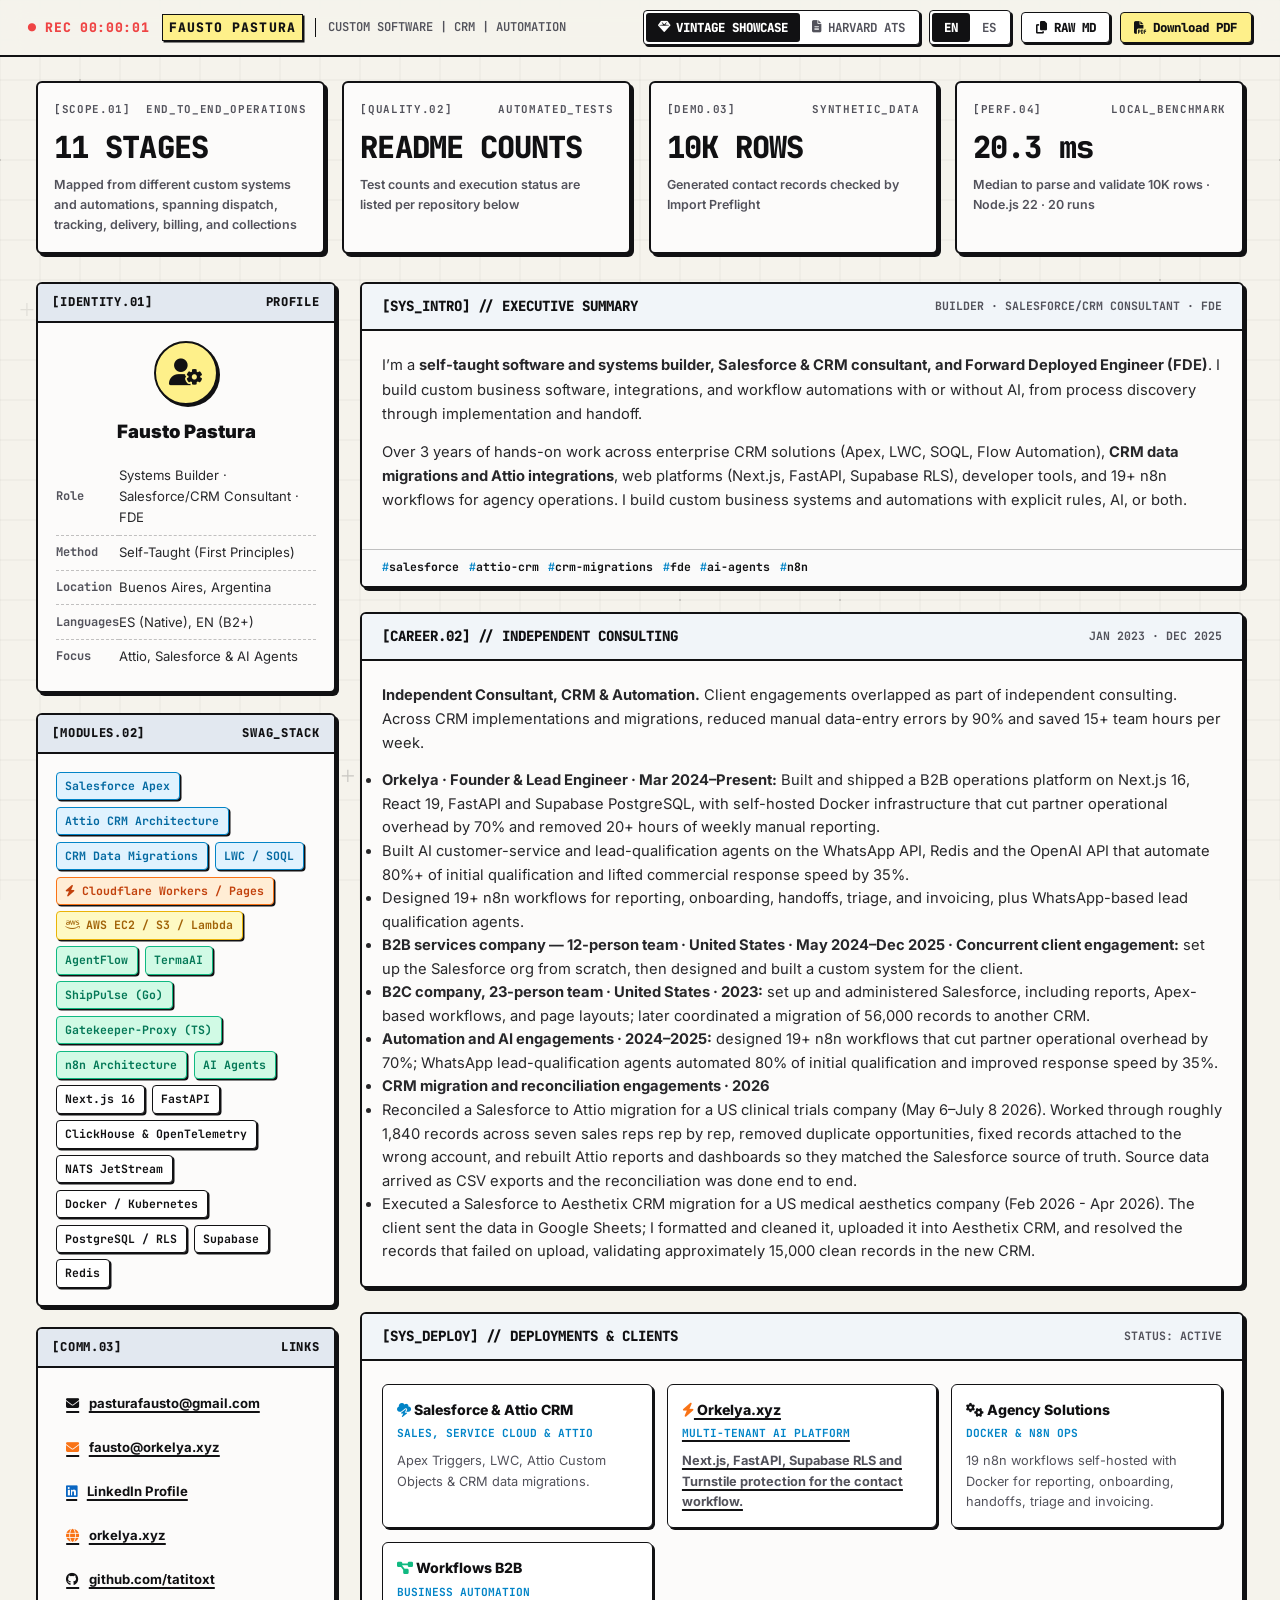
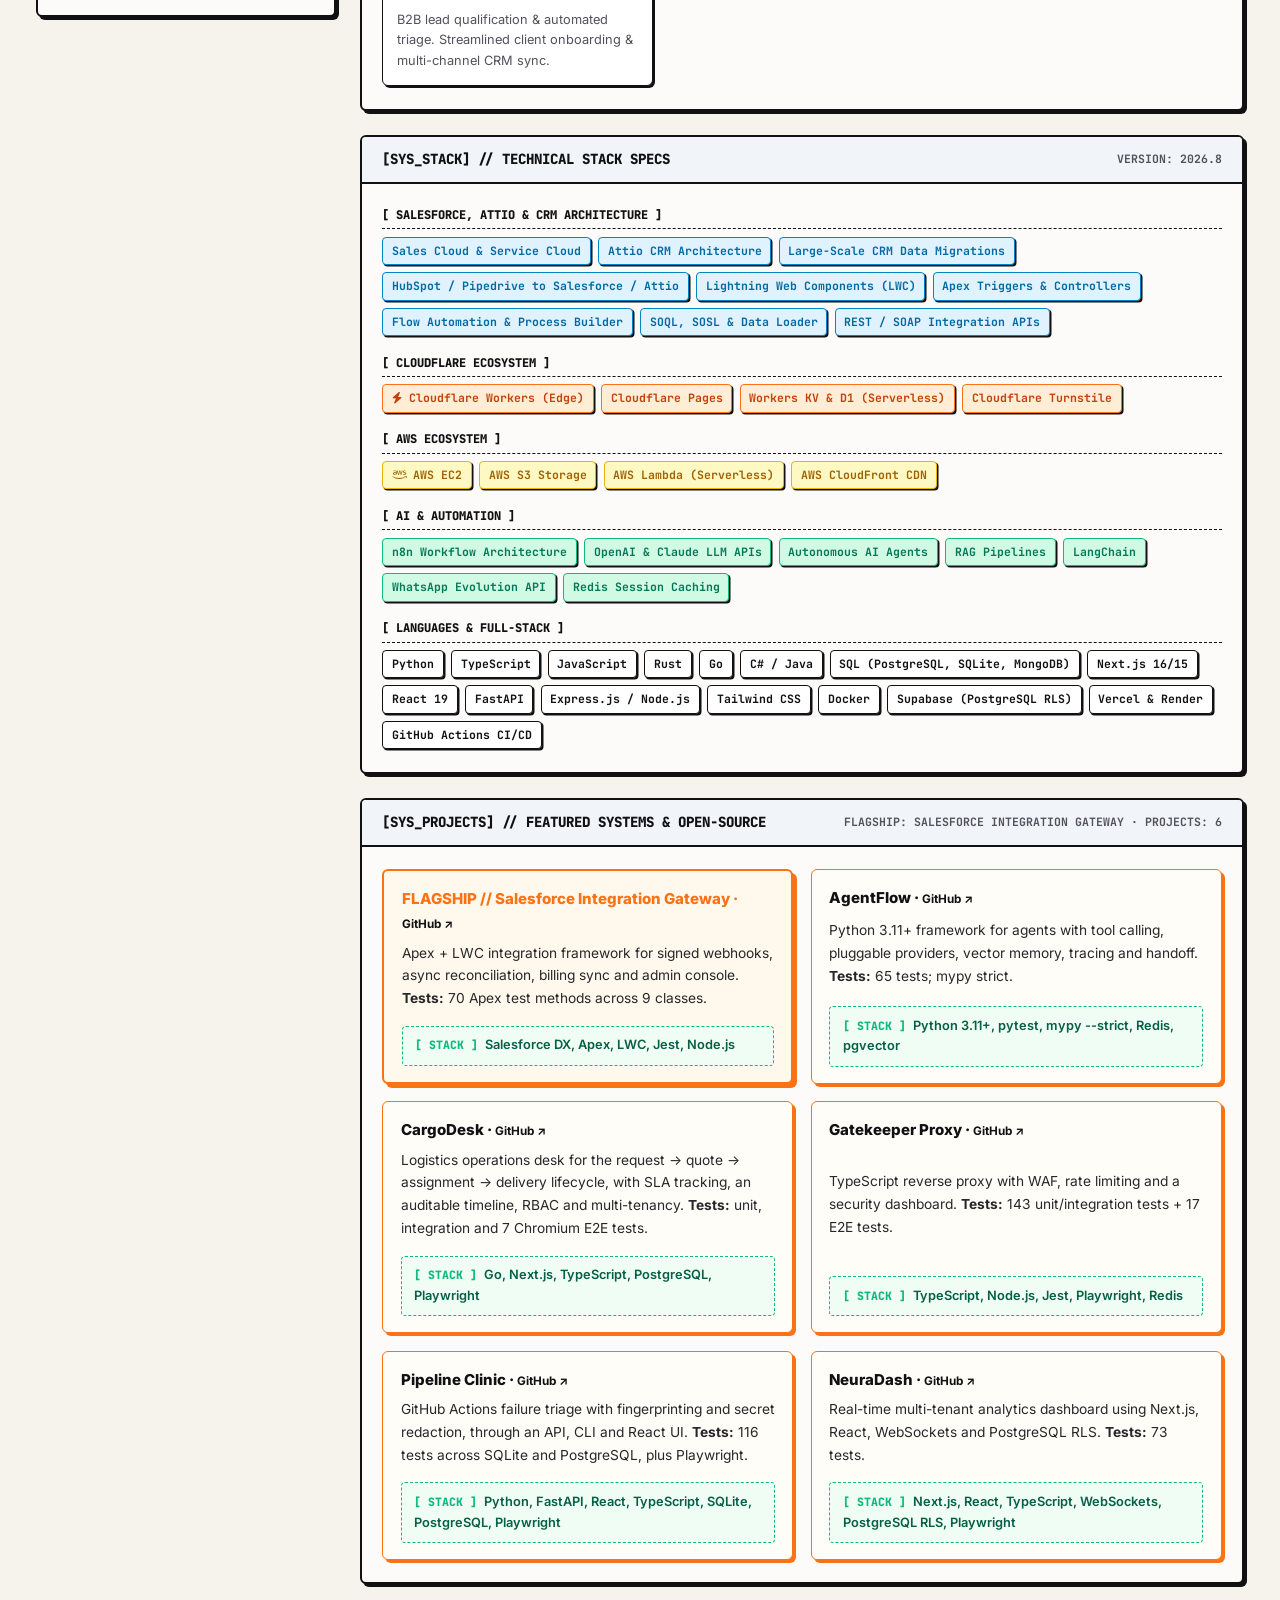
==== commit 129ab62e: "Align CV project descriptions with profile README" ====
--- a/resume-app/index.html
+++ b/resume-app/index.html
@@ -394,8 +394,8 @@
                 </li>
                 <li class="featured-project">
                   <strong class="proj-title">AgentFlow · <a href="https://github.com/tatitoxt/agentflow" target="_blank" rel="noopener">GitHub ↗</a></strong>
-                  <p class="lang-content-en">Typed Python 3.11+ framework for tool-calling agents, pluggable providers, vector memory, streaming traces and handoffs. <strong>Tests:</strong> 148 unit, integration and E2E run in CI across Python 3.11 and 3.12; 6 live provider smoke tests are opt-in. Strict mypy type checking.</p>
-                  <p class="lang-content-es">Framework tipado en Python 3.11+ para agentes con tool calling, providers intercambiables, memoria vectorial, trazas de streaming y handoffs. <strong>Pruebas:</strong> 148 unitarias, de integración y E2E en CI con Python 3.11 y 3.12; 6 pruebas live de providers son opt-in. Tipado estricto con mypy.</p>
+                  <p class="lang-content-en">Python 3.11+ framework for agents with tool calling, pluggable providers, vector memory, tracing and handoff. <strong>Tests:</strong> 65 tests; mypy strict.</p>
+                  <p class="lang-content-es">Framework Python 3.11+ para agentes con tool calling, providers intercambiables, memoria vectorial, tracing y handoff. <strong>Pruebas:</strong> 65 tests; mypy strict.</p>
                   <div class="project-impact-box"><span class="impact-badge">[ STACK ]</span><span>Python 3.11+, pytest, mypy --strict, Redis, pgvector</span></div>
                 </li>
                 <li class="featured-project">
@@ -406,20 +406,20 @@
                 </li>
                 <li class="featured-project">
                   <strong class="proj-title">Gatekeeper Proxy · <a href="https://github.com/tatitoxt/gatekeeper-proxy" target="_blank" rel="noopener">GitHub ↗</a></strong>
-                  <p class="lang-content-en">TypeScript reverse proxy with WAF, rate limiting and a security dashboard. <strong>Tests:</strong> 183 Jest unit/integration, 20 process E2E and 1 Playwright dashboard test pass; 4 Redis integration tests require Redis.</p>
-                  <p class="lang-content-es">Reverse proxy en TypeScript con WAF, rate limiting y dashboard de seguridad. <strong>Pruebas:</strong> pasan 183 unitarias/de integración con Jest, 20 E2E de procesos y 1 prueba Playwright del dashboard; 4 pruebas de integración Redis requieren Redis.</p>
+                  <p class="lang-content-en">TypeScript reverse proxy with WAF, rate limiting and a security dashboard. <strong>Tests:</strong> 143 unit/integration tests + 17 E2E tests.</p>
+                  <p class="lang-content-es">Reverse proxy en TypeScript con WAF, rate limiting y dashboard de seguridad. <strong>Pruebas:</strong> 143 unitarias/de integración + 17 E2E.</p>
                   <div class="project-impact-box"><span class="impact-badge">[ STACK ]</span><span>TypeScript, Node.js, Jest, Playwright, Redis</span></div>
                 </li>
                 <li class="featured-project">
                   <strong class="proj-title">Pipeline Clinic · <a href="https://github.com/tatitoxt/pipeline-clinic" target="_blank" rel="noopener">GitHub ↗</a></strong>
-                  <p class="lang-content-en">GitHub Actions failure triage with fingerprinting and secret redaction, exposed through an API, CLI and React UI. README documents SQLite/PostgreSQL test runs and Playwright E2E but does not state a test count.</p>
-                  <p class="lang-content-es">Triage de fallas de GitHub Actions con fingerprinting y redacción de secretos, mediante API, CLI y UI en React. El README documenta ejecuciones de pruebas en SQLite/PostgreSQL y E2E con Playwright, pero no indica un conteo.</p>
+                  <p class="lang-content-en">GitHub Actions failure triage with fingerprinting and secret redaction, through an API, CLI and React UI. <strong>Tests:</strong> 116 tests across SQLite and PostgreSQL, plus Playwright.</p>
+                  <p class="lang-content-es">Triage de fallas de GitHub Actions con fingerprinting y redacción de secretos, mediante API, CLI y UI en React. <strong>Pruebas:</strong> 116 tests en SQLite y PostgreSQL, más Playwright.</p>
                   <div class="project-impact-box"><span class="impact-badge">[ STACK ]</span><span>Python, FastAPI, React, TypeScript, SQLite, PostgreSQL, Playwright</span></div>
                 </li>
                 <li class="featured-project">
                   <strong class="proj-title">NeuraDash · <a href="https://github.com/tatitoxt/neuradash" target="_blank" rel="noopener">GitHub ↗</a></strong>
-                  <p class="lang-content-en">Real-time multi-tenant analytics dashboard using authenticated WebSockets and PostgreSQL Row-Level Security. <strong>Tests:</strong> 39 unit, 78 integration against real PostgreSQL and 12 Playwright Chromium E2E.</p>
-                  <p class="lang-content-es">Dashboard de analítica en tiempo real y multitenant, con WebSockets autenticados y Row-Level Security de PostgreSQL. <strong>Pruebas:</strong> 39 unitarias, 78 de integración con PostgreSQL real y 12 E2E con Playwright Chromium.</p>
+                  <p class="lang-content-en">Real-time multi-tenant analytics dashboard using Next.js, React, WebSockets and PostgreSQL RLS. <strong>Tests:</strong> 73 tests.</p>
+                  <p class="lang-content-es">Dashboard de analítica en tiempo real y multitenant con Next.js, React, WebSockets y PostgreSQL RLS. <strong>Pruebas:</strong> 73 tests.</p>
                   <div class="project-impact-box"><span class="impact-badge">[ STACK ]</span><span>Next.js, React, TypeScript, WebSockets, PostgreSQL RLS, Playwright</span></div>
                 </li>
               </ul>
@@ -528,20 +528,20 @@
         <section class="doc-section">
           <h2 class="section-title" data-en="FEATURED OPEN-SOURCE & SYSTEMS PROJECTS" data-es="PROYECTOS Y SISTEMAS OPEN-SOURCE DESTACADOS">FEATURED OPEN-SOURCE &amp; SYSTEMS PROJECTS</h2>
           <ul class="bullet-list lang-content-en ats-project-list">
-            <li>Salesforce Integration Gateway (Salesforce DX, Apex, LWC): signed-webhook integration framework with async reconciliation, billing sync and admin console; 70 Apex test methods across 9 classes.</li>
-            <li>AgentFlow (Python 3.11+, pytest, Redis, pgvector): typed tool-calling agent framework with pluggable providers, vector memory, tracing and handoffs; 148 automated tests passing in CI; 6 live provider smoke tests opt-in; mypy strict.</li>
-            <li>CargoDesk (Go, Next.js, TypeScript, PostgreSQL): logistics operations desk for request, quote, assignment and delivery with SLA, auditable timeline, RBAC and multi-tenancy; unit, integration and 7 Chromium E2E tests.</li>
-            <li>Gatekeeper Proxy (TypeScript, Node.js, Jest, Playwright, Redis): reverse proxy with WAF, rate limiting and security dashboard; 183 Jest unit/integration + 20 process E2E + 1 dashboard Playwright test passing; 4 Redis integration tests require Redis.</li>
-            <li>Pipeline Clinic (Python, FastAPI, React, TypeScript, SQLite, PostgreSQL, Playwright): GitHub Actions failure triage with fingerprinting and secret redaction through API, CLI and UI; README documents SQLite/PostgreSQL and Playwright suites without a total test count.</li>
-            <li>NeuraDash (Next.js, React, TypeScript, WebSockets, PostgreSQL RLS, Playwright): real-time multi-tenant analytics dashboard; 39 unit + 78 PostgreSQL integration + 12 Chromium E2E tests passing.</li>
+            <li>Salesforce Integration Gateway (Apex, LWC): integration framework for signed webhooks, async reconciliation, billing sync and admin console; 70 Apex test methods across 9 classes.</li>
+            <li>AgentFlow (Python 3.11+, pytest): agent framework with tool calling, pluggable providers, vector memory, tracing and handoff; 65 tests; mypy strict.</li>
+            <li>CargoDesk (Go, Next.js): logistics operations desk with request-to-quote-to-assignment-to-delivery state machine, SLA, auditable timeline, RBAC and multi-tenancy; unit, integration and 7 Chromium E2E tests.</li>
+            <li>Gatekeeper Proxy (TypeScript): reverse proxy with WAF, rate limiting and security dashboard; 143 unit/integration tests + 17 E2E tests.</li>
+            <li>Pipeline Clinic (Python, FastAPI, React, SQLite, PostgreSQL): GitHub Actions failure triage with fingerprinting and secret redaction through API, CLI and UI; 116 tests across SQLite and PostgreSQL, plus Playwright.</li>
+            <li>NeuraDash (Next.js, React, WebSockets, PostgreSQL RLS): real-time multi-tenant analytics dashboard; 73 tests.</li>
           </ul>
           <ul class="bullet-list lang-content-es ats-project-list">
-            <li>Salesforce Integration Gateway (Salesforce DX, Apex, LWC): framework de integración con webhooks firmados, conciliación asíncrona, sincronización de facturación y consola administrativa; 70 métodos de prueba Apex en 9 clases.</li>
-            <li>AgentFlow (Python 3.11+, pytest, Redis, pgvector): framework tipado de agentes con tool calling, providers intercambiables, memoria vectorial, tracing y handoffs; 148 pruebas automatizadas pasando en CI; 6 pruebas live de providers opt-in; mypy estricto.</li>
-            <li>CargoDesk (Go, Next.js, TypeScript, PostgreSQL): mesa logística para solicitudes, cotizaciones, asignaciones y entregas con SLA, timeline auditable, RBAC y multitenancy; pruebas unitarias, de integración y 7 E2E en Chromium.</li>
-            <li>Gatekeeper Proxy (TypeScript, Node.js, Jest, Playwright, Redis): reverse proxy con WAF, rate limiting y dashboard de seguridad; 183 pruebas Jest unitarias/de integración + 20 E2E de procesos + 1 prueba Playwright del dashboard pasando; 4 pruebas Redis requieren Redis.</li>
-            <li>Pipeline Clinic (Python, FastAPI, React, TypeScript, SQLite, PostgreSQL, Playwright): triage de fallas de GitHub Actions con fingerprinting y redacción de secretos, mediante API, CLI y UI; el README documenta suites SQLite/PostgreSQL y Playwright, sin indicar un total.</li>
-            <li>NeuraDash (Next.js, React, TypeScript, WebSockets, PostgreSQL RLS, Playwright): dashboard de analítica multitenant en tiempo real; 39 pruebas unitarias + 78 de integración con PostgreSQL + 12 E2E Chromium pasando.</li>
+            <li>Salesforce Integration Gateway (Apex, LWC): framework de integración con webhooks firmados, conciliación asíncrona, sincronización de facturación y consola administrativa; 70 métodos de prueba Apex en 9 clases.</li>
+            <li>AgentFlow (Python 3.11+, pytest): framework de agentes con tool calling, providers intercambiables, memoria vectorial, tracing y handoff; 65 tests; mypy strict.</li>
+            <li>CargoDesk (Go, Next.js): mesa de operaciones logísticas con máquina de estados solicitud-a-cotización-a-asignación-a-entrega, SLA, timeline auditable, RBAC y multitenancy; unit, integration and 7 Chromium E2E tests.</li>
+            <li>Gatekeeper Proxy (TypeScript): reverse proxy con WAF, rate limiting y dashboard de seguridad; 143 pruebas unitarias/de integración + 17 E2E.</li>
+            <li>Pipeline Clinic (Python, FastAPI, React, SQLite, PostgreSQL): triage de fallas de GitHub Actions con fingerprinting y redacción de secretos, mediante API, CLI y UI; 116 tests en SQLite y PostgreSQL, más Playwright.</li>
+            <li>NeuraDash (Next.js, React, WebSockets, PostgreSQL RLS): dashboard de analítica multitenant en tiempo real; 73 tests.</li>
           </ul>
         </section>
 
--- a/resume-app/styles.css
+++ b/resume-app/styles.css
@@ -730,25 +730,19 @@
 }
 
 
-/* Flagship and six-project showcase */
-.project-flagship {
-  margin-bottom: 1.25rem;
-  padding: 1.2rem 1.35rem;
-  border: 2px solid var(--cloudflare-orange);
-  border-radius: 8px;
+/* Flagship repository is highlighted in the six-project showcase */
+.project-showcase-list li.flagship-project {
+  border-width: 2px;
+  border-color: var(--cloudflare-orange);
   background: #fff8ed;
   box-shadow: 4px 4px 0 var(--cloudflare-orange);
 }
 
-.project-flagship .proj-title {
-  display: block;
-  margin-bottom: 0.6rem;
+.project-showcase-list li.flagship-project .proj-title {
   color: var(--cloudflare-orange);
-  font-size: 1.12rem;
-}
-
-.project-flagship .proj-title a {
-  font-size: 0.78em;
+}
+
+.project-showcase-list li.flagship-project .proj-title a {
   color: var(--text-black);
 }
 
